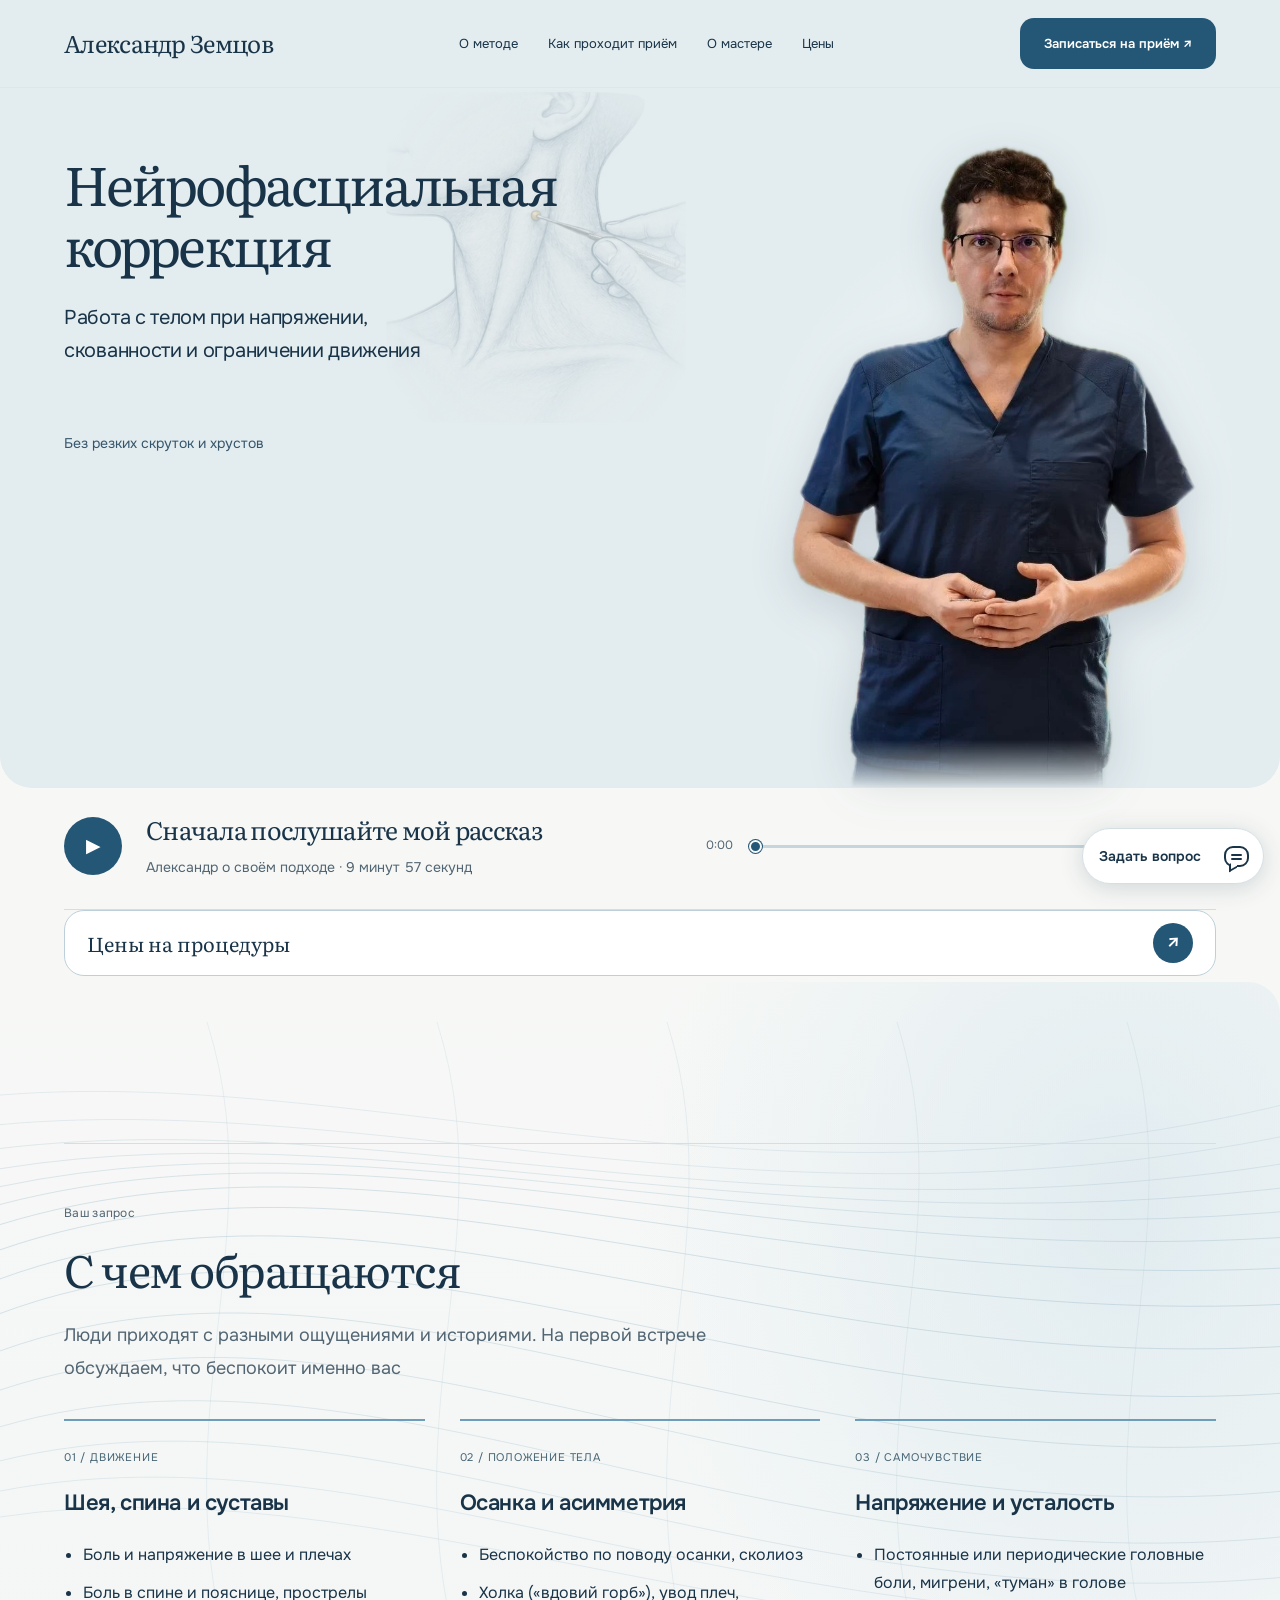
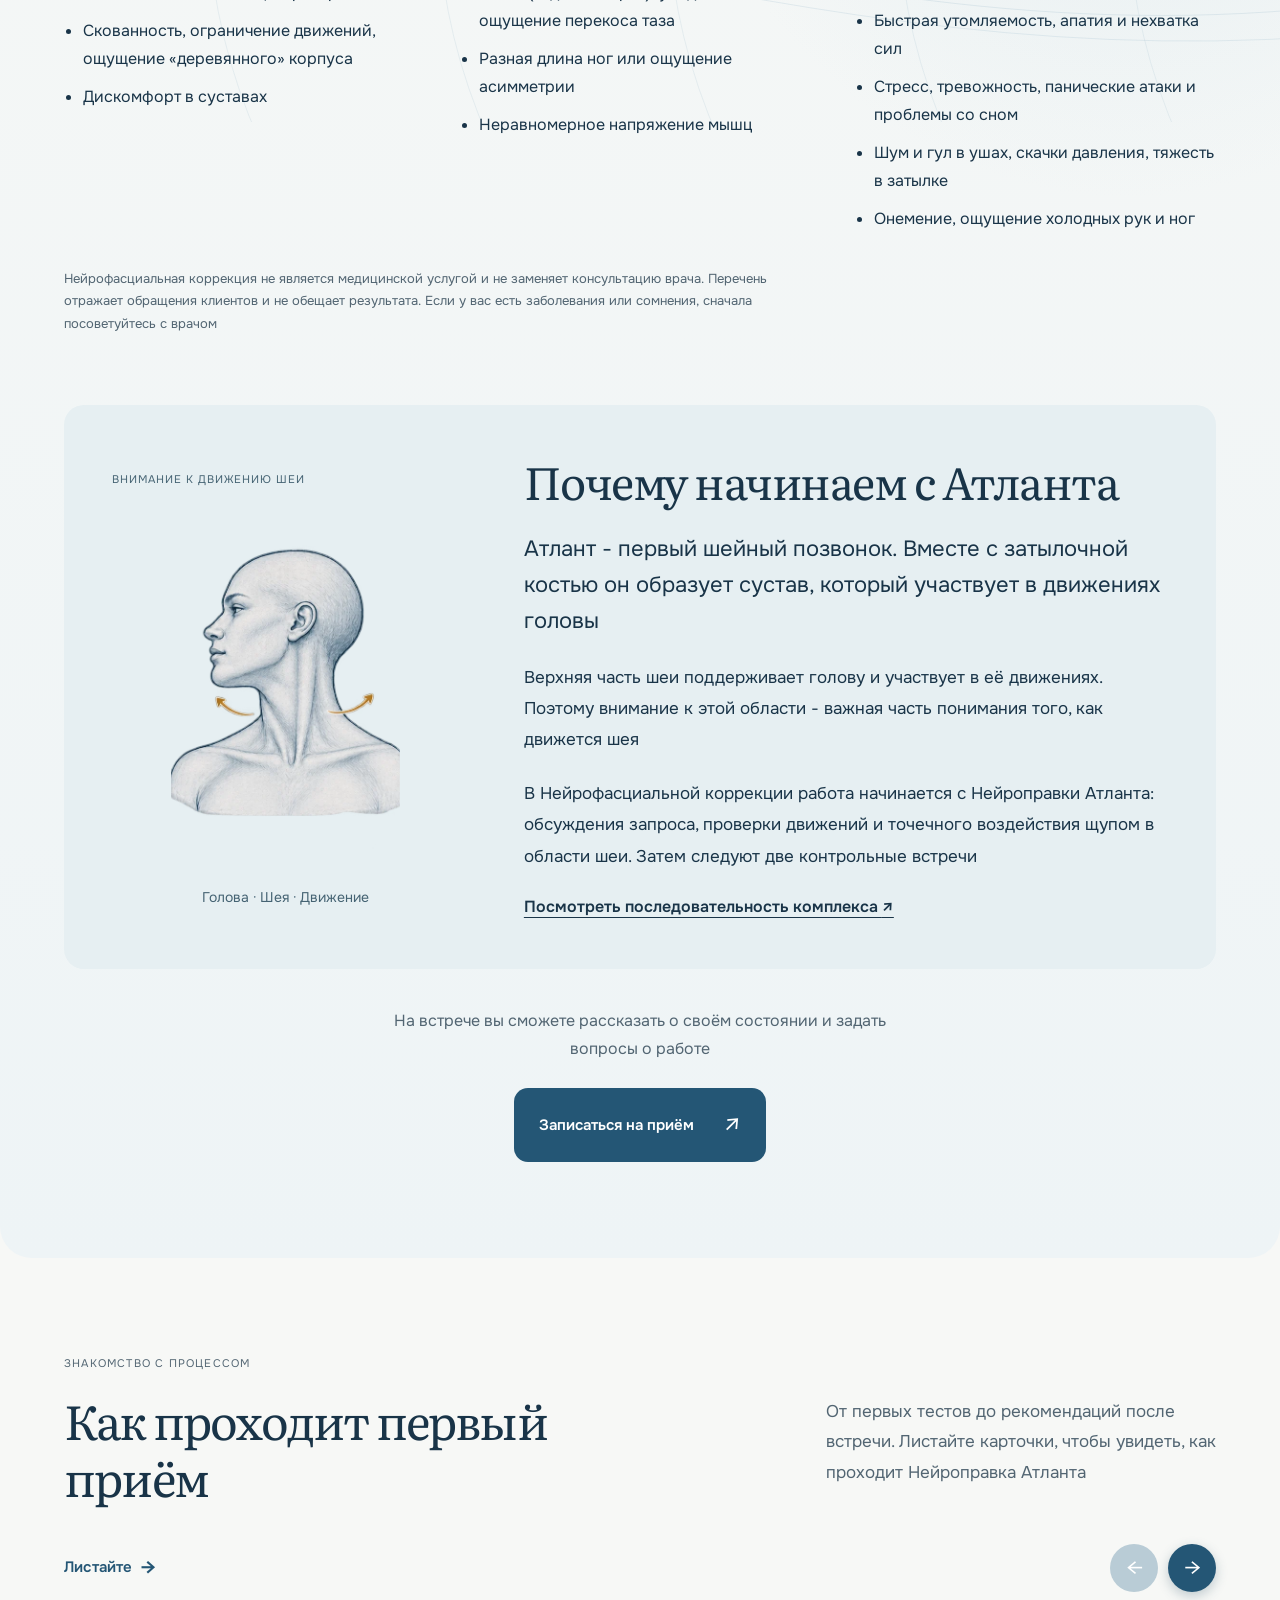
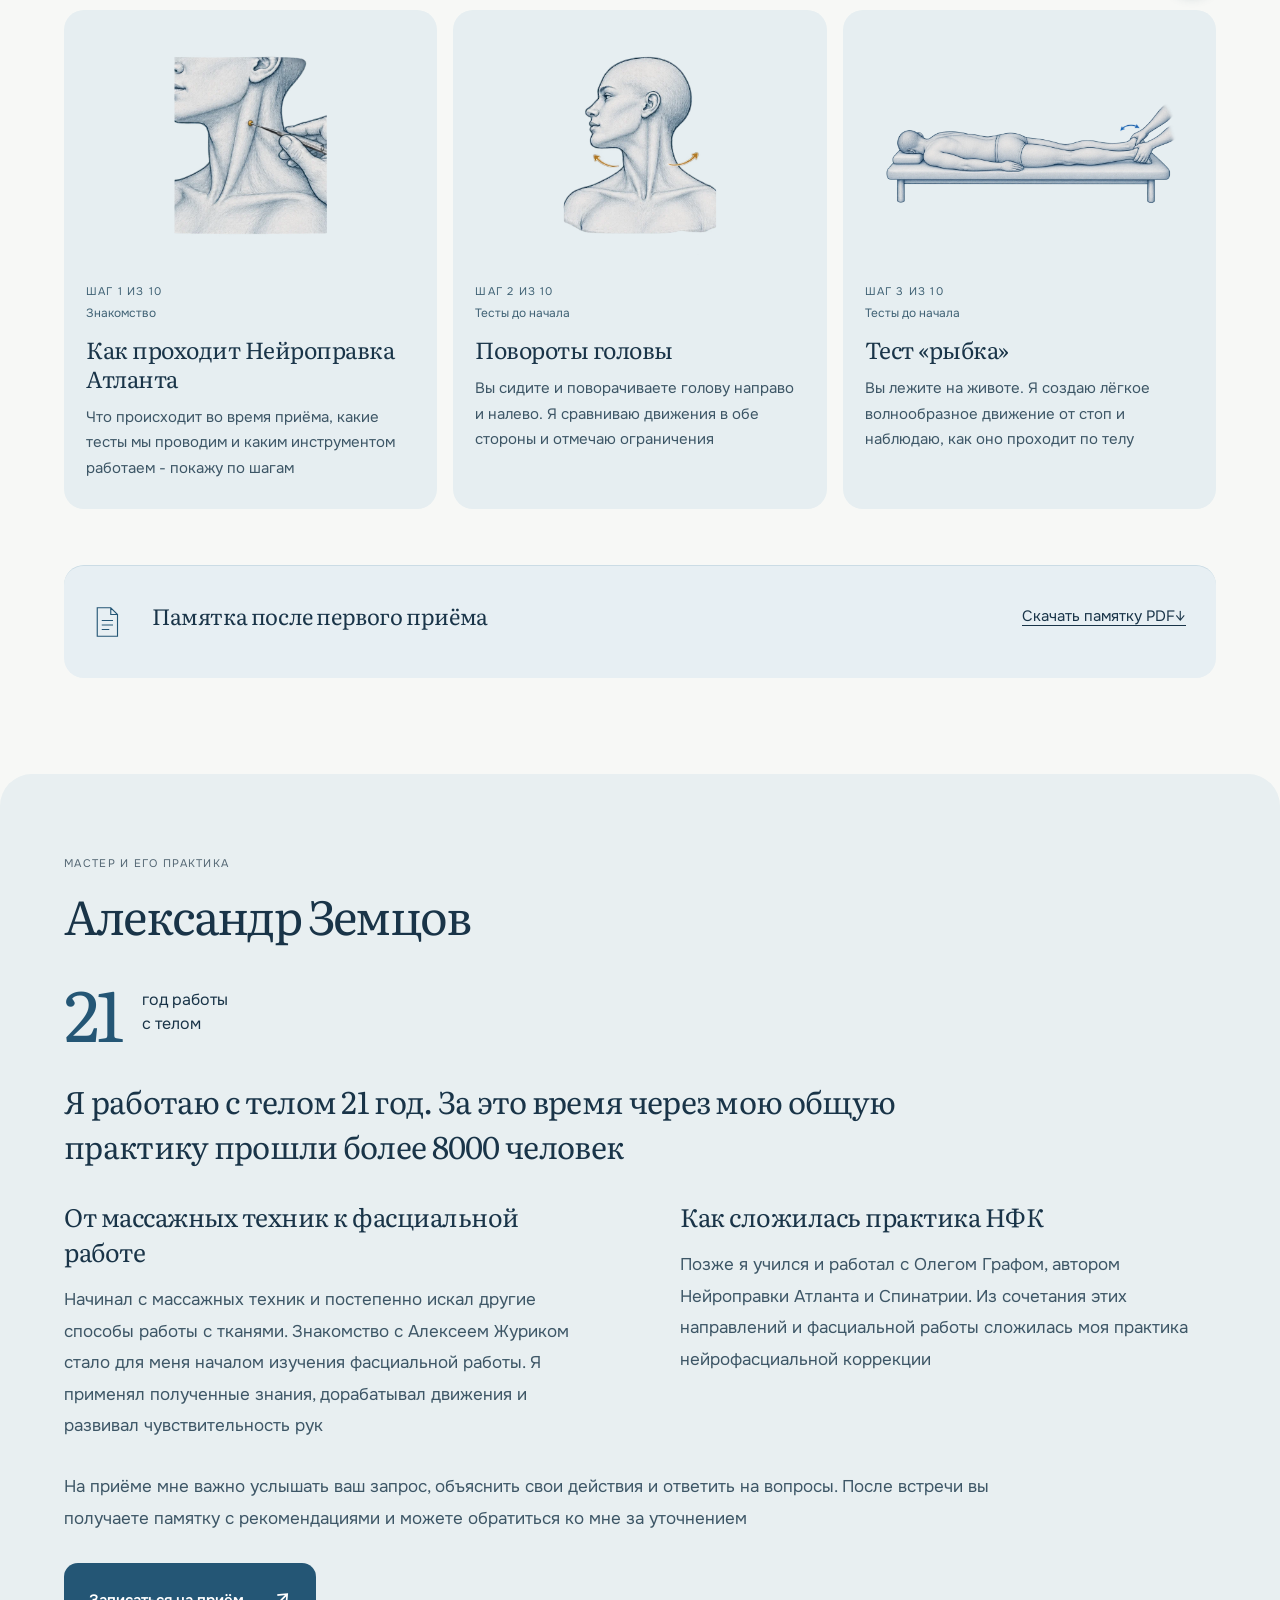
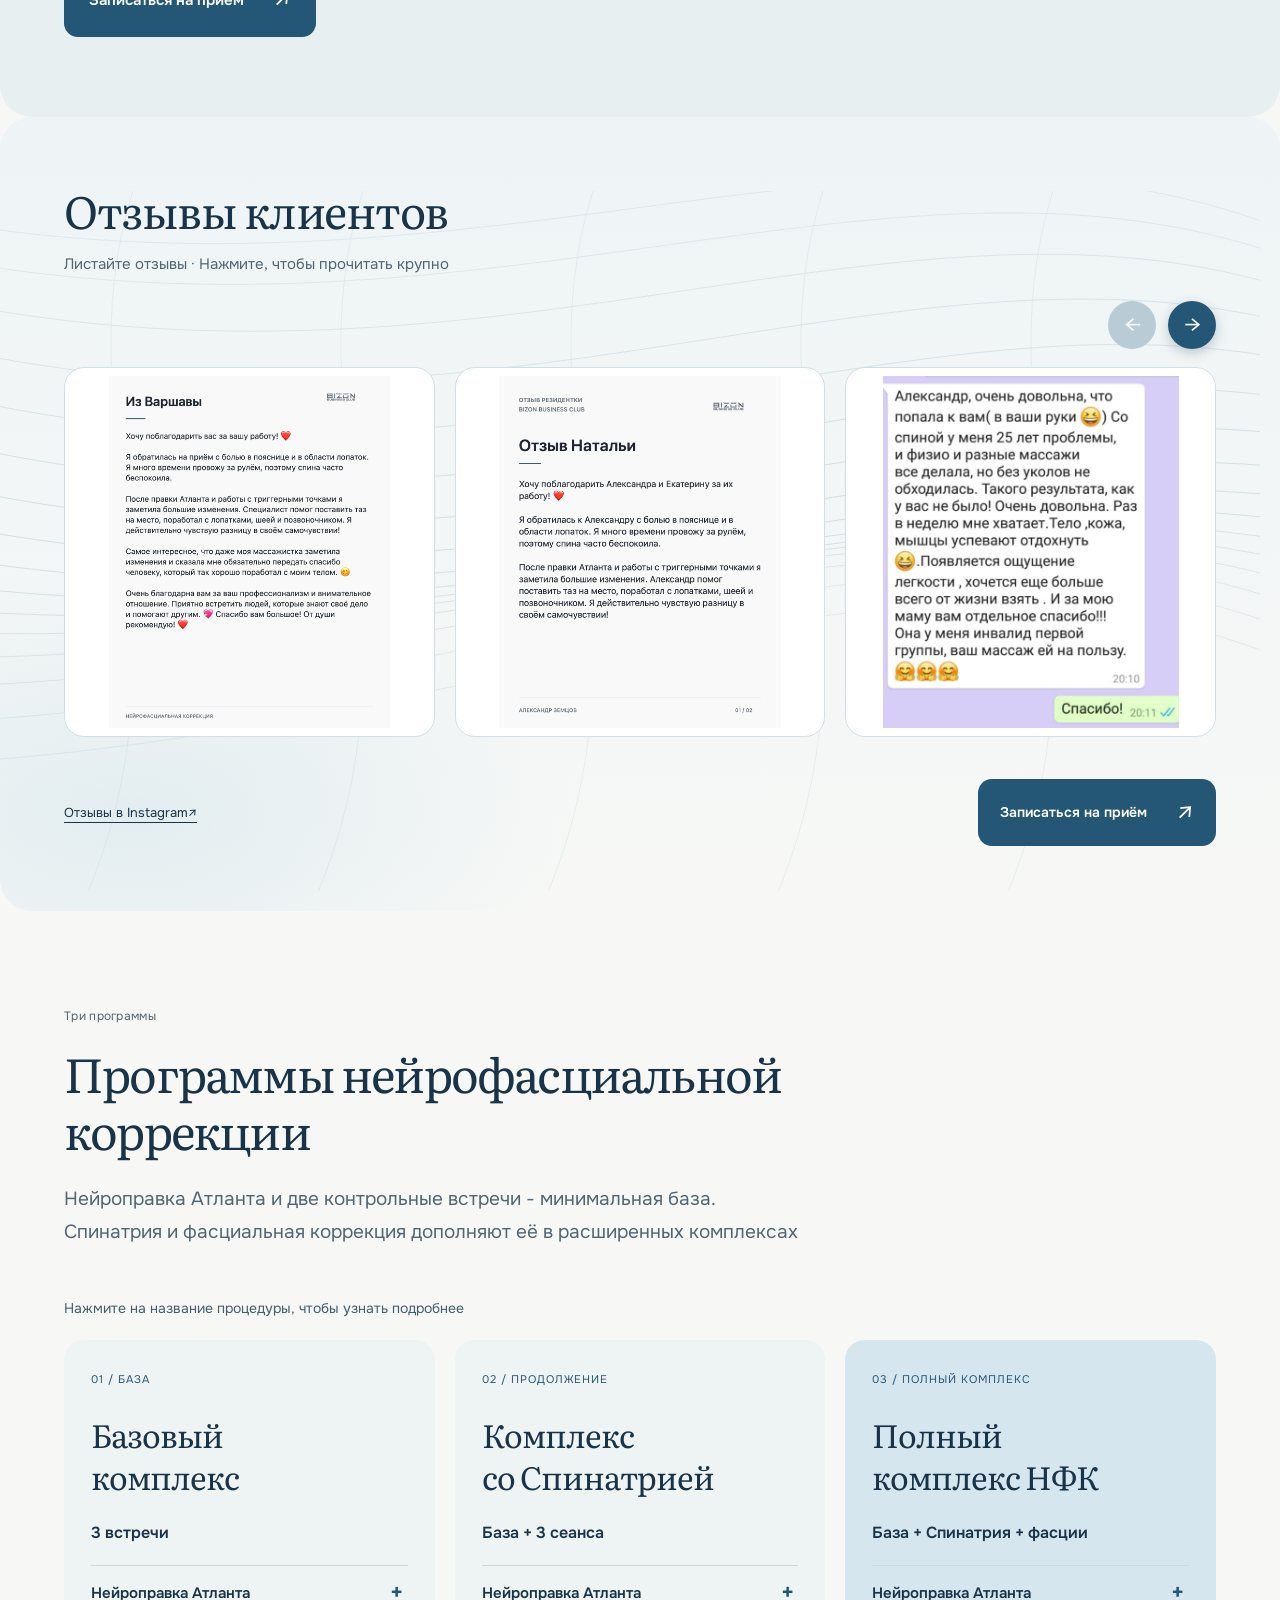
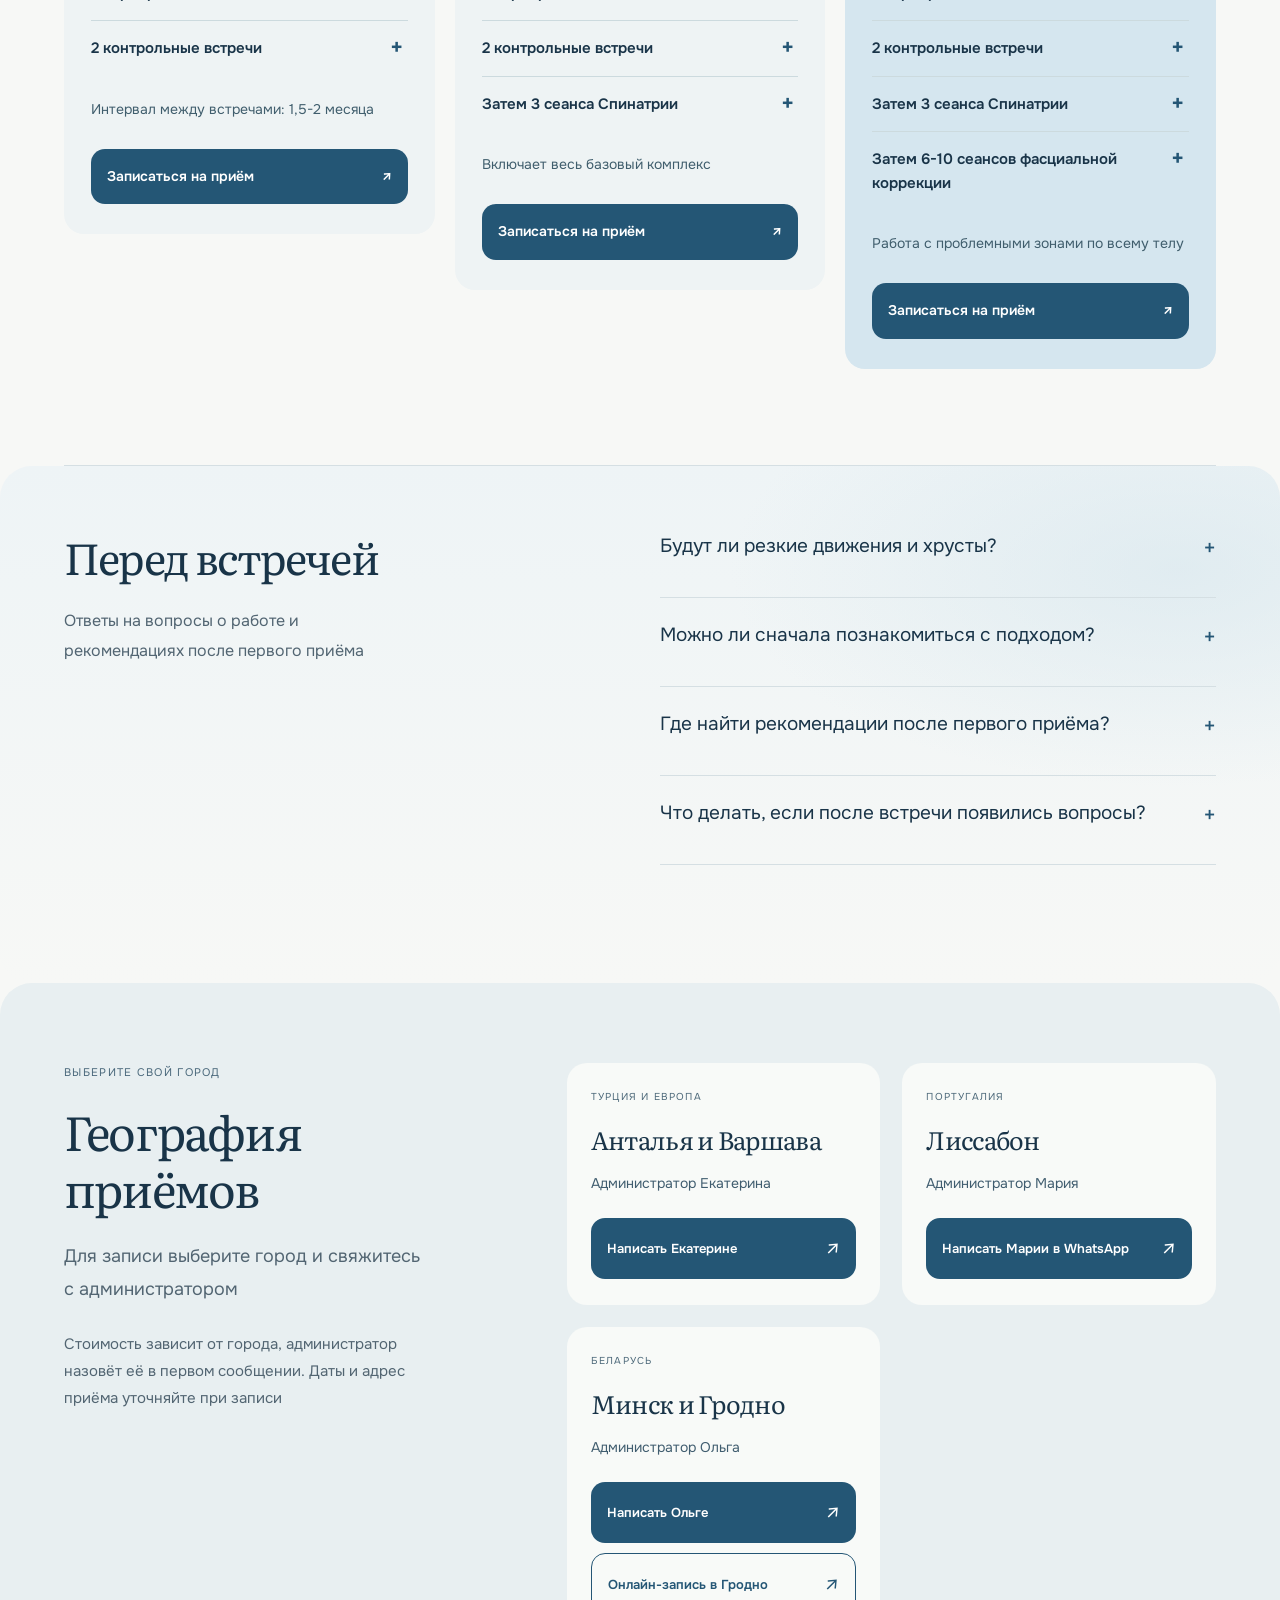
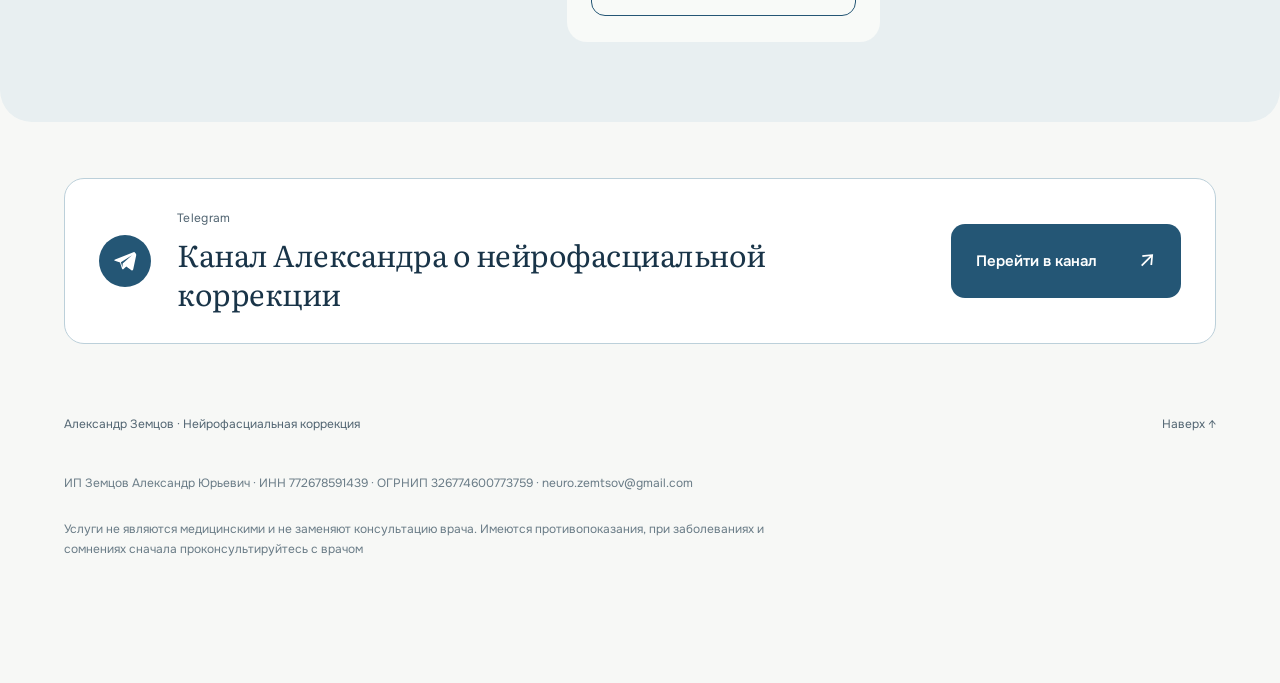
==== index.html @ 3901617b "Подвал: реквизиты ИП (ФИО, ИНН, ОГРНИП, e-mail) Co-Authored-By: Claude Sonnet 5.5 <noreply@anthropic" ====
<!doctype html><html lang="ru"><head><meta charset="utf-8"><meta name="viewport" content="width=device-width,initial-scale=1"><title>Нейрофасциальная коррекция - Александр Земцов, запись на приём</title><meta name="description" content="Нейрофасциальная коррекция у Александра Земцова: Нейроправка Атланта, Спинатрия и фасциальная коррекция. Как проходит приём, программы, цены и запись"><meta name="robots" content="index, follow, max-snippet:-1, max-image-preview:large"><link rel="icon" href="favicon.ico" sizes="any"><link rel="icon" type="image/png" sizes="32x32" href="assets/favicon-32.png"><link rel="icon" type="image/png" sizes="192x192" href="assets/icon-192.png"><link rel="apple-touch-icon" href="assets/apple-touch-icon.png"><link rel="canonical" href="https://nfc.metod-zemtsova.ru/"><meta name="theme-color" content="#e3ecef"><meta property="og:type" content="website"><meta property="og:locale" content="ru_RU"><meta property="og:site_name" content="Александр Земцов"><meta property="og:url" content="https://nfc.metod-zemtsova.ru/"><meta property="og:title" content="Нейрофасциальная коррекция - Александр Земцов"><meta property="og:description" content="Работа с телом при напряжении, скованности и ограничении движения. Послушайте рассказ Александра, узнайте, как проходит приём, и запишитесь в своём городе"><meta property="og:image" content="https://nfc.metod-zemtsova.com/assets/og-image.jpg"><meta property="og:image:width" content="1200"><meta property="og:image:height" content="630"><meta property="og:image:alt" content="Александр Земцов, нейрофасциальная коррекция"><meta name="twitter:card" content="summary_large_image"><meta name="twitter:title" content="Нейрофасциальная коррекция - Александр Земцов"><meta name="twitter:description" content="Работа с телом при напряжении, скованности и ограничении движения"><meta name="twitter:image" content="https://nfc.metod-zemtsova.com/assets/og-image.jpg"><link rel="preload" as="image" href="assets/photo/aleksandr-cutout-3.webp" type="image/webp" fetchpriority="high"><link rel="preload" as="font" type="font/woff2" href="assets/fonts/literata-regular.woff2" crossorigin><link rel="stylesheet" href="premium.css"><!-- Yandex.Metrika counter -->
<script>
(function(m,e,t,r,i,k,a){m[i]=m[i]||function(){(m[i].a=m[i].a||[]).push(arguments)};m[i].l=1*new Date();for(var j=0;j<document.scripts.length;j++){if(document.scripts[j].src===r){return}}k=e.createElement(t),a=e.getElementsByTagName(t)[0],k.async=1,k.src=r,a.parentNode.insertBefore(k,a)})(window,document,'script','https://mc.yandex.ru/metrika/tag.js?id=113838513','ym');
ym(113838513,'init',{ssr:true,clickmap:true,ecommerce:'dataLayer',referrer:document.referrer,url:location.href,accurateTrackBounce:true,trackLinks:true});
</script>
<noscript><div><img src="https://mc.yandex.ru/watch/113838513" style="position:absolute;left:-9999px" alt=""></div></noscript>
<!-- /Yandex.Metrika counter -->
<script type="application/ld+json">[{"@context": "https://schema.org", "@type": "WebSite", "name": "Нейрофасциальная коррекция - Александр Земцов", "url": "https://nfc.metod-zemtsova.ru/", "inLanguage": "ru"}, {"@context": "https://schema.org", "@type": "Person", "name": "Александр Земцов", "url": "https://nfc.metod-zemtsova.ru/", "image": "https://nfc.metod-zemtsova.ru/assets/og-image.jpg", "description": "Нейрофасциальная коррекция: Нейроправка Атланта, Спинатрия, фасциальная коррекция", "knowsAbout": ["нейрофасциальная коррекция", "нейроправка Атланта", "Спинатрия", "фасциальная коррекция"], "sameAs": ["https://metod-zemtsova.ru/"]}]</script>
<link rel="stylesheet" href="assets/question-form.css?v=20261114">
</head><body><header id="top"><a class="brand" href="#top"><span>Александр Земцов</span></a><nav><a href="#nfk">О методе</a><a href="#visit">Как проходит приём</a><a href="#master">О мастере</a><a href="prices.html">Цены</a></nav><a class="top-book" href="#booking">Записаться на приём ↗</a></header><main><section class="hero" aria-labelledby="hero-heading"><figure class="hero-photo"><picture><source type="image/webp" srcset="assets/photo/aleksandr-cutout-3.webp"><img src="assets/photo/aleksandr-cutout-3.png" width="660" height="970" fetchpriority="high" decoding="async" alt="Александр Земцов"></picture><script>(function(){var i=document.querySelector(".hero-photo img");if(!i)return;var n=0;i.addEventListener("error",function(){n++;var s=i.parentNode.querySelector("source");if(n<3&&s){s.srcset="assets/photo/aleksandr-cutout-3.webp?r="+Date.now()}else{if(s)s.remove();if(n<5)i.src="assets/photo/aleksandr-cutout-3.png?r="+Date.now()}})})()</script></figure><div class="hero-content"><h1 id="hero-heading"><span>Нейрофасциальная</span> <span>коррекция</span></h1><p class="intro">Работа с телом при напряжении,<br class="desktop-break"> скованности и ограничении движения</p><div class="hero-action-area"><div><p class="details">Без резких скруток и хрустов</p></div><div class="hero-action-art"><div class="process-art art-probe" role="img" aria-label="Схематическое изображение точечной работы тонким щупом"></div></div></div></div></section>

<section class="audio" id="audio"><button type="button" class="play" aria-label="Слушать аудио" id="play">▶</button><div><h2 class="audio-title">Сначала послушайте мой рассказ</h2><p class="audio-desc">Александр о своём подходе · 9 минут 57 секунд</p><div class="audio-row"><span id="current">0:00</span><input id="seek" aria-label="Позиция аудио" type="range" min="0" max="597" value="0"><span>9:57</span></div></div><p class="audio-status" id="audio-status" role="status" hidden></p><audio id="recording" preload="none" src="assets/audio/alexandr-nfk.mp3"></audio></section>
<div class="prices-strip"><a href="prices.html"><span>Цены на процедуры</span><b aria-hidden="true">↗</b></a></div><section class="nfk-section" id="nfk" aria-label="О подходе">
  
  <section class="requests-expanded" aria-labelledby="requests-heading"><div class="requests-heading"><p class="eyebrow">Ваш запрос</p><h2 id="requests-heading">С чем обращаются</h2><p>Люди приходят с разными ощущениями и историями. На первой встрече обсуждаем, что беспокоит именно вас</p></div><div class="request-groups">
<article><span>01 / ДВИЖЕНИЕ</span><h3>Шея, спина и суставы</h3><ul><li>Боль и напряжение в шее и плечах</li><li>Боль в спине и пояснице, прострелы</li><li>Скованность, ограничение движений, ощущение «деревянного» корпуса</li><li>Дискомфорт в суставах</li></ul></article>
<article><span>02 / ПОЛОЖЕНИЕ ТЕЛА</span><h3>Осанка и асимметрия</h3><ul><li>Беспокойство по поводу осанки, сколиоз</li><li>Холка («вдовий горб»), увод плеч, ощущение перекоса таза</li><li>Разная длина ног или ощущение асимметрии</li><li>Неравномерное напряжение мышц</li></ul></article>
<article><span>03 / САМОЧУВСТВИЕ</span><h3>Напряжение и усталость</h3><ul><li>Постоянные или периодические головные боли, мигрени, «туман» в голове</li><li>Быстрая утомляемость, апатия и нехватка сил</li><li>Стресс, тревожность, панические атаки и проблемы со сном</li><li>Шум и гул в ушах, скачки давления, тяжесть в затылке</li><li>Онемение, ощущение холодных рук и ног</li></ul></article></div><p class="medical-note">Нейрофасциальная коррекция не является медицинской услугой и не заменяет консультацию врача. Перечень отражает обращения клиентов и не обещает результата. Если у вас есть заболевания или сомнения, сначала посоветуйтесь с врачом</p></section>
<section class="atlas-section" id="atlas" aria-labelledby="atlas-heading"><div class="atlas-visual"><span class="atlas-label">ВНИМАНИЕ К ДВИЖЕНИЮ ШЕИ</span><div class="process-art art-0" role="img" aria-label="Иллюстрация проверки движения головы"></div><p>Голова · Шея · Движение</p></div><div class="atlas-copy"><h2 id="atlas-heading">Почему начинаем с Атланта</h2><p class="atlas-lead">Атлант - первый шейный позвонок. Вместе с затылочной костью он образует сустав, который участвует в движениях головы</p><p>Верхняя часть шеи поддерживает голову и участвует в её движениях. Поэтому внимание к этой области - важная часть понимания того, как движется шея</p><p>В Нейрофасциальной коррекции работа начинается с Нейроправки Атланта: обсуждения запроса, проверки движений и точечного воздействия щупом в области шеи. Затем следуют две контрольные встречи</p><a class="atlas-route-link" href="#complex">Посмотреть последовательность комплекса <span aria-hidden="true">↗</span></a></div></section>
  <div class="nfk-close"><p>На встрече вы сможете рассказать о своём состоянии и задать вопросы о работе</p><a class="primary" href="#booking">Записаться на приём <span aria-hidden="true">↗</span></a></div>
</section>
<section class="visit-section" id="visit" aria-labelledby="visit-heading">
 <div class="visit-grid">
  <div class="visit-intro">
   <p class="eyebrow">Знакомство с процессом</p><h2 class="visit-heading" id="visit-heading">Как проходит<br> первый приём</h2>
   <p class="visit-lead">От первых тестов до рекомендаций после встречи. Листайте карточки, чтобы увидеть, как проходит Нейроправка Атланта</p>
   <a class="primary" href="#booking">Записаться на приём <span aria-hidden="true">↗</span></a>

  </div>
  <ol class="visit-steps">
<li class="visit-step" data-stage="Знакомство" data-visual="art-1"><h3>Как проходит Нейроправка Атланта</h3><p>Что происходит во время приёма, какие тесты мы проводим и каким инструментом работаем - покажу по шагам</p></li>
<li class="visit-step" data-stage="Тесты до начала" data-visual="art-0"><h3>Повороты головы</h3><p>Вы сидите и поворачиваете голову направо и налево. Я сравниваю движения в обе стороны и отмечаю ограничения</p></li>
<li class="visit-step" data-stage="Тесты до начала" data-visual="art-test-fish"><h3>Тест «рыбка»</h3><p>Вы лежите на животе. Я создаю лёгкое волнообразное движение от стоп и наблюдаю, как оно проходит по телу</p></li>
<li class="visit-step" data-stage="Тесты до начала" data-visual="art-test-knee"><h3>Сгибание ног</h3><p>Вы лежите на животе. Я сгибаю ноги в коленях и сравниваю движение с обеих сторон</p></li>
<li class="visit-step" data-stage="Тесты до начала" data-visual="art-test-feet"><h3>Сравнение положения стоп</h3><p>Вы лежите лицом вниз. Я мягко вытягиваю ноги за пятки и сравниваю положение стоп. К этому тесту возвращаемся после работы</p></li>
<li class="visit-step" data-stage="Первый этап · Нейросброс" data-visual="art-1"><h3>Точечная работа щупом</h3><p>Специальным щупом я делаю короткие точечные нажатия в области шеи. Во время работы вы можете говорить о своих ощущениях</p></li>
<li class="visit-step" data-stage="Второй этап" data-visual="art-2"><h3>Фасциальная коррекция</h3><p>Далее работаем с тканями: использую вакуумную банку и ручные фасциальные приёмы в области шеи и затылка</p></li>
<li class="visit-step" data-stage="Третий этап · Закрепление" data-visual="art-seated-probe"><h3>Повторная стимуляция сидя</h3><p>Вы садитесь. Я повторяю точечную работу в активном положении, затем мы снова проверяем повороты головы и обсуждаем ощущения</p></li>
<li class="visit-step" data-stage="Завершение" data-visual="art-3"><h3>Финальные тесты</h3><p>Повторяем «рыбку», сгибание ног и сравнение положения стоп. Сопоставляем движения до и после встречи</p></li>
<li class="visit-step" data-stage="После встречи" data-visual="art-3"><h3>Наблюдаем изменения</h3><p>Обсуждаем ваши ощущения и изменения в движениях. Вы получаете памятку с рекомендациями и план дальнейших встреч</p></li>
</ol>
 </div>
   <aside class="visit-aftercare" aria-labelledby="visit-aftercare-heading">
    <svg viewBox="0 0 34 40" aria-hidden="true" fill="none"><path d="M4 1H22L31 10V39H4Z M22 1V10H31 M10 18H25 M10 24H25 M10 30H20" stroke="currentColor" stroke-width="1.5"/></svg>
    <h3 id="visit-aftercare-heading">Памятка после первого приёма</h3>
    <a href="assets/documents/Памятка-после-первого-приёма-28-дней.pdf" download>Скачать памятку PDF <span aria-hidden="true">↓</span></a>
   </aside>
</section>

<section class="master-section" id="master" aria-labelledby="master-heading">
  <div class="master-title"><p class="eyebrow">Мастер и его практика</p><h2 class="master-heading" id="master-heading">Александр&nbsp;Земцов</h2></div>
  <div class="master-grid">
    <div class="master-signature"><span>21</span><p>год работы<br> с телом</p><span class="signature-name">Александр Земцов</span></div>
    <div class="master-story">
      <p class="master-lead">Я работаю с телом 21 год. За это время через мою общую практику прошли более 8000&nbsp;человек</p>
      <div class="master-chapter"><h3>От массажных техник к фасциальной работе</h3><p>Начинал с массажных техник и постепенно искал другие способы работы с тканями. Знакомство с Алексеем Журиком стало для меня началом изучения фасциальной работы. Я применял полученные знания, дорабатывал движения и развивал чувствительность&nbsp;рук</p></div>
      <div class="master-chapter"><h3>Как сложилась практика НФК</h3><p>Позже я учился и работал с Олегом Графом, автором Нейроправки Атланта и Спинатрии. Из сочетания этих направлений и фасциальной работы сложилась моя практика нейрофасциальной&nbsp;коррекции</p></div>
      <p class="master-personal">На приёме мне важно услышать ваш запрос, объяснить свои действия и ответить на вопросы. После встречи вы получаете памятку с рекомендациями и можете обратиться ко мне за&nbsp;уточнением</p>
      <a class="primary" href="#booking">Записаться на приём <span aria-hidden="true">↗</span></a>
    </div>
  </div>
</section>
<section class="reviews-section" id="reviews" aria-labelledby="reviews-heading">
 <div class="reviews-head"><h2 id="reviews-heading">Отзывы клиентов</h2><p>Листайте отзывы · Нажмите, чтобы прочитать крупно</p></div>
<div class="review-controls"><button type="button" id="reviews-prev" aria-label="Предыдущие отзывы">←</button><button type="button" id="reviews-next" aria-label="Следующие отзывы">→</button></div><div class="reviews-track" id="reviews-track" tabindex="0" role="region" aria-label="Скриншоты отзывов, листайте вбок"><figure class="review-card review-original"><a class="review-open" href="assets/reviews-originals/review-27.png" aria-label="Открыть скриншот отзыва 27 крупно"><img src="assets/reviews-originals/review-27.png" loading="lazy" decoding="async" alt="Оригинальный скриншот отзыва клиента 27"></a><figcaption><span>Отзыв 27</span><a class="review-open" href="assets/reviews-originals/review-27.png">Открыть крупно ↗</a></figcaption></figure><figure class="review-card review-original"><a class="review-open" href="assets/reviews-originals/review-28.png" aria-label="Открыть скриншот отзыва 28 крупно"><img src="assets/reviews-originals/review-28.png" loading="lazy" decoding="async" alt="Оригинальный скриншот отзыва клиента 28"></a><figcaption><span>Отзыв 28</span><a class="review-open" href="assets/reviews-originals/review-28.png">Открыть крупно ↗</a></figcaption></figure><figure class="review-card review-original"><a class="review-open" href="assets/reviews-originals/review-01.jpg" aria-label="Открыть скриншот отзыва 1 крупно"><img src="assets/reviews-originals/review-01.jpg" loading="lazy" decoding="async" alt="Оригинальный скриншот отзыва клиента 1"></a><figcaption><span>Отзыв 01</span><a class="review-open" href="assets/reviews-originals/review-01.jpg">Открыть крупно ↗</a></figcaption></figure><figure class="review-card review-original"><a class="review-open" href="assets/reviews-originals/review-02.jpg" aria-label="Открыть скриншот отзыва 2 крупно"><img src="assets/reviews-originals/review-02.jpg" loading="lazy" decoding="async" alt="Оригинальный скриншот отзыва клиента 2"></a><figcaption><span>Отзыв 02</span><a class="review-open" href="assets/reviews-originals/review-02.jpg">Открыть крупно ↗</a></figcaption></figure><figure class="review-card review-original"><a class="review-open" href="assets/reviews-originals/review-03.png" aria-label="Открыть скриншот отзыва 3 крупно"><img src="assets/reviews-originals/review-03.png" loading="lazy" decoding="async" alt="Оригинальный скриншот отзыва клиента 3"></a><figcaption><span>Отзыв 03</span><a class="review-open" href="assets/reviews-originals/review-03.png">Открыть крупно ↗</a></figcaption></figure><figure class="review-card review-original"><a class="review-open" href="assets/reviews-originals/review-04.png" aria-label="Открыть скриншот отзыва 4 крупно"><img src="assets/reviews-originals/review-04.png" loading="lazy" decoding="async" alt="Оригинальный скриншот отзыва клиента 4"></a><figcaption><span>Отзыв 04</span><a class="review-open" href="assets/reviews-originals/review-04.png">Открыть крупно ↗</a></figcaption></figure><figure class="review-card review-original"><a class="review-open" href="assets/reviews-originals/review-05.jpg" aria-label="Открыть скриншот отзыва 5 крупно"><img src="assets/reviews-originals/review-05.jpg" loading="lazy" decoding="async" alt="Оригинальный скриншот отзыва клиента 5"></a><figcaption><span>Отзыв 05</span><a class="review-open" href="assets/reviews-originals/review-05.jpg">Открыть крупно ↗</a></figcaption></figure><figure class="review-card review-original"><a class="review-open" href="assets/reviews-originals/review-06.png" aria-label="Открыть скриншот отзыва 6 крупно"><img src="assets/reviews-originals/review-06.png" loading="lazy" decoding="async" alt="Оригинальный скриншот отзыва клиента 6"></a><figcaption><span>Отзыв 06</span><a class="review-open" href="assets/reviews-originals/review-06.png">Открыть крупно ↗</a></figcaption></figure><figure class="review-card review-original"><a class="review-open" href="assets/reviews-originals/review-07.jpg" aria-label="Открыть скриншот отзыва 7 крупно"><img src="assets/reviews-originals/review-07.jpg" loading="lazy" decoding="async" alt="Оригинальный скриншот отзыва клиента 7"></a><figcaption><span>Отзыв 07</span><a class="review-open" href="assets/reviews-originals/review-07.jpg">Открыть крупно ↗</a></figcaption></figure><figure class="review-card review-original"><a class="review-open" href="assets/reviews-originals/review-08.jpg" aria-label="Открыть скриншот отзыва 8 крупно"><img src="assets/reviews-originals/review-08.jpg" loading="lazy" decoding="async" alt="Оригинальный скриншот отзыва клиента 8"></a><figcaption><span>Отзыв 08</span><a class="review-open" href="assets/reviews-originals/review-08.jpg">Открыть крупно ↗</a></figcaption></figure><figure class="review-card review-original"><a class="review-open" href="assets/reviews-originals/review-09.jpg" aria-label="Открыть скриншот отзыва 9 крупно"><img src="assets/reviews-originals/review-09.jpg" loading="lazy" decoding="async" alt="Оригинальный скриншот отзыва клиента 9"></a><figcaption><span>Отзыв 09</span><a class="review-open" href="assets/reviews-originals/review-09.jpg">Открыть крупно ↗</a></figcaption></figure><figure class="review-card review-original"><a class="review-open" href="assets/reviews-originals/review-10.jpg" aria-label="Открыть скриншот отзыва 10 крупно"><img src="assets/reviews-originals/review-10.jpg" loading="lazy" decoding="async" alt="Оригинальный скриншот отзыва клиента 10"></a><figcaption><span>Отзыв 10</span><a class="review-open" href="assets/reviews-originals/review-10.jpg">Открыть крупно ↗</a></figcaption></figure><figure class="review-card review-original"><a class="review-open" href="assets/reviews-originals/review-11.png" aria-label="Открыть скриншот отзыва 11 крупно"><img src="assets/reviews-originals/review-11.png" loading="lazy" decoding="async" alt="Оригинальный скриншот отзыва клиента 11"></a><figcaption><span>Отзыв 11</span><a class="review-open" href="assets/reviews-originals/review-11.png">Открыть крупно ↗</a></figcaption></figure><figure class="review-card review-original"><a class="review-open" href="assets/reviews-originals/review-12.png" aria-label="Открыть скриншот отзыва 12 крупно"><img src="assets/reviews-originals/review-12.png" loading="lazy" decoding="async" alt="Оригинальный скриншот отзыва клиента 12"></a><figcaption><span>Отзыв 12</span><a class="review-open" href="assets/reviews-originals/review-12.png">Открыть крупно ↗</a></figcaption></figure><figure class="review-card review-original"><a class="review-open" href="assets/reviews-originals/review-13.png" aria-label="Открыть скриншот отзыва 13 крупно"><img src="assets/reviews-originals/review-13.png" loading="lazy" decoding="async" alt="Оригинальный скриншот отзыва клиента 13"></a><figcaption><span>Отзыв 13</span><a class="review-open" href="assets/reviews-originals/review-13.png">Открыть крупно ↗</a></figcaption></figure><figure class="review-card review-original"><a class="review-open" href="assets/reviews-originals/review-14.png" aria-label="Открыть скриншот отзыва 14 крупно"><img src="assets/reviews-originals/review-14.png" loading="lazy" decoding="async" alt="Оригинальный скриншот отзыва клиента 14"></a><figcaption><span>Отзыв 14</span><a class="review-open" href="assets/reviews-originals/review-14.png">Открыть крупно ↗</a></figcaption></figure><figure class="review-card review-original"><a class="review-open" href="assets/reviews-originals/review-15.png" aria-label="Открыть скриншот отзыва 15 крупно"><img src="assets/reviews-originals/review-15.png" loading="lazy" decoding="async" alt="Оригинальный скриншот отзыва клиента 15"></a><figcaption><span>Отзыв 15</span><a class="review-open" href="assets/reviews-originals/review-15.png">Открыть крупно ↗</a></figcaption></figure><figure class="review-card review-original"><a class="review-open" href="assets/reviews-originals/review-16.png" aria-label="Открыть скриншот отзыва 16 крупно"><img src="assets/reviews-originals/review-16.png" loading="lazy" decoding="async" alt="Оригинальный скриншот отзыва клиента 16"></a><figcaption><span>Отзыв 16</span><a class="review-open" href="assets/reviews-originals/review-16.png">Открыть крупно ↗</a></figcaption></figure><figure class="review-card review-original"><a class="review-open" href="assets/reviews-originals/review-17.png" aria-label="Открыть скриншот отзыва 17 крупно"><img src="assets/reviews-originals/review-17.png" loading="lazy" decoding="async" alt="Оригинальный скриншот отзыва клиента 17"></a><figcaption><span>Отзыв 17</span><a class="review-open" href="assets/reviews-originals/review-17.png">Открыть крупно ↗</a></figcaption></figure><figure class="review-card review-original"><a class="review-open" href="assets/reviews-originals/review-18.png" aria-label="Открыть скриншот отзыва 18 крупно"><img src="assets/reviews-originals/review-18.png" loading="lazy" decoding="async" alt="Оригинальный скриншот отзыва клиента 18"></a><figcaption><span>Отзыв 18</span><a class="review-open" href="assets/reviews-originals/review-18.png">Открыть крупно ↗</a></figcaption></figure><figure class="review-card review-original"><a class="review-open" href="assets/reviews-originals/review-19.png" aria-label="Открыть скриншот отзыва 19 крупно"><img src="assets/reviews-originals/review-19.png" loading="lazy" decoding="async" alt="Оригинальный скриншот отзыва клиента 19"></a><figcaption><span>Отзыв 19</span><a class="review-open" href="assets/reviews-originals/review-19.png">Открыть крупно ↗</a></figcaption></figure><figure class="review-card review-original"><a class="review-open" href="assets/reviews-originals/review-20.png" aria-label="Открыть скриншот отзыва 20 крупно"><img src="assets/reviews-originals/review-20.png" loading="lazy" decoding="async" alt="Оригинальный скриншот отзыва клиента 20"></a><figcaption><span>Отзыв 20</span><a class="review-open" href="assets/reviews-originals/review-20.png">Открыть крупно ↗</a></figcaption></figure><figure class="review-card review-original"><a class="review-open" href="assets/reviews-originals/review-21.png" aria-label="Открыть скриншот отзыва 21 крупно"><img src="assets/reviews-originals/review-21.png" loading="lazy" decoding="async" alt="Оригинальный скриншот отзыва клиента 21"></a><figcaption><span>Отзыв 21</span><a class="review-open" href="assets/reviews-originals/review-21.png">Открыть крупно ↗</a></figcaption></figure><figure class="review-card review-original"><a class="review-open" href="assets/reviews-originals/review-22.png" aria-label="Открыть скриншот отзыва 22 крупно"><img src="assets/reviews-originals/review-22.png" loading="lazy" decoding="async" alt="Оригинальный скриншот отзыва клиента 22"></a><figcaption><span>Отзыв 22</span><a class="review-open" href="assets/reviews-originals/review-22.png">Открыть крупно ↗</a></figcaption></figure><figure class="review-card review-original"><a class="review-open" href="assets/reviews-originals/review-23.png" aria-label="Открыть скриншот отзыва 23 крупно"><img src="assets/reviews-originals/review-23.png" loading="lazy" decoding="async" alt="Оригинальный скриншот отзыва клиента 23"></a><figcaption><span>Отзыв 23</span><a class="review-open" href="assets/reviews-originals/review-23.png">Открыть крупно ↗</a></figcaption></figure><figure class="review-card review-original"><a class="review-open" href="assets/reviews-originals/review-24.png" aria-label="Открыть скриншот отзыва 24 крупно"><img src="assets/reviews-originals/review-24.png" loading="lazy" decoding="async" alt="Оригинальный скриншот отзыва клиента 24"></a><figcaption><span>Отзыв 24</span><a class="review-open" href="assets/reviews-originals/review-24.png">Открыть крупно ↗</a></figcaption></figure><figure class="review-card review-original"><a class="review-open" href="assets/reviews-originals/review-25.png" aria-label="Открыть скриншот отзыва 25 крупно"><img src="assets/reviews-originals/review-25.png" loading="lazy" decoding="async" alt="Оригинальный скриншот отзыва клиента 25"></a><figcaption><span>Отзыв 25</span><a class="review-open" href="assets/reviews-originals/review-25.png">Открыть крупно ↗</a></figcaption></figure><figure class="review-card review-original"><a class="review-open" href="assets/reviews-originals/review-26.png" aria-label="Открыть скриншот отзыва 26 крупно"><img src="assets/reviews-originals/review-26.png" loading="lazy" decoding="async" alt="Оригинальный скриншот отзыва клиента 26"></a><figcaption><span>Отзыв 26</span><a class="review-open" href="assets/reviews-originals/review-26.png">Открыть крупно ↗</a></figcaption></figure></div>
 <div class="reviews-foot"><a class="reviews-source" href="https://www.instagram.com/stories/highlights/17869243018594831/">Отзывы в Instagram <span aria-hidden="true">↗</span></a><a class="primary" href="#booking">Записаться на приём <span aria-hidden="true">↗</span></a></div>
</section>
<section class="complex-section" id="complex" aria-labelledby="complex-heading">
<div class="complex-heading"><p class="eyebrow">Три программы</p><h2 id="complex-heading">Программы нейрофасциальной коррекции</h2><p>Нейроправка Атланта и две контрольные встречи - минимальная база. Спинатрия и фасциальная коррекция дополняют её в расширенных комплексах</p></div>

<p class="complex-description-hint">Нажмите на название процедуры, чтобы узнать подробнее</p><div class="complex-levels">
<article class="complex-card"><p class="complex-index">01 / БАЗА</p><h3>Базовый <br>комплекс</h3><p class="complex-count">3 встречи</p><ul><li><details class="procedure-details"><summary>Нейроправка Атланта<span class="procedure-toggle" aria-hidden="true">+</span></summary><div class="procedure-body"><p class="pd-lead">Авторская методика Олега Графа. На первой встрече проверяю движения головы и шеи и при необходимости делаю точечную работу в области шеи</p><p><b>Как проходит:</b> тесты, точечная работа щупом, работа с тканями шеи, повторные тесты и упражнение на период перестройки</p><p><b>Время:</b> около часа</p><p><b>После приёма:</b> 28 дней перестройки: без спорта, йоги, растяжки, бани, плавания и алкоголя</p><p><b>Нельзя:</b> при беременности и в первые 2 месяца после операции, инсульта или инфаркта. Процедура не медицинская и не лечит заболевания</p></div></details></li><li><details class="procedure-details"><summary>2 контрольные встречи<span class="procedure-toggle" aria-hidden="true">+</span></summary><div class="procedure-body"><p class="pd-lead">Проверяем, как прошла перестройка, и закрепляем изменения</p><p><b>Что делаю:</b> повторяю тесты, сравниваю с первой встречей, при необходимости углубляю работу и уточняю рекомендации</p><p><b>Интервал:</b> 1,5-2 месяца между встречами</p><p><b>Число встреч:</b> определяется индивидуально, по динамике</p></div></details></li></ul><p class="complex-detail">Интервал между встречами: 1,5-2 месяца</p><a href="#booking" class="complex-link">Записаться на приём <span aria-hidden="true">↗</span></a></article>
<article class="complex-card"><p class="complex-index">02 / ПРОДОЛЖЕНИЕ</p><h3>Комплекс <br>со Спинатрией</h3><p class="complex-count">База + 3 сеанса</p><ul><li><details class="procedure-details"><summary>Нейроправка Атланта<span class="procedure-toggle" aria-hidden="true">+</span></summary><div class="procedure-body"><p class="pd-lead">Авторская методика Олега Графа. На первой встрече проверяю движения головы и шеи и при необходимости делаю точечную работу в области шеи</p><p><b>Как проходит:</b> тесты, точечная работа щупом, работа с тканями шеи, повторные тесты и упражнение на период перестройки</p><p><b>Время:</b> около часа</p><p><b>После приёма:</b> 28 дней перестройки: без спорта, йоги, растяжки, бани, плавания и алкоголя</p><p><b>Нельзя:</b> при беременности и в первые 2 месяца после операции, инсульта или инфаркта. Процедура не медицинская и не лечит заболевания</p></div></details></li><li><details class="procedure-details"><summary>2 контрольные встречи<span class="procedure-toggle" aria-hidden="true">+</span></summary><div class="procedure-body"><p class="pd-lead">Проверяем, как прошла перестройка, и закрепляем изменения</p><p><b>Что делаю:</b> повторяю тесты, сравниваю с первой встречей, при необходимости углубляю работу и уточняю рекомендации</p><p><b>Интервал:</b> 1,5-2 месяца между встречами</p><p><b>Число встреч:</b> определяется индивидуально, по динамике</p></div></details></li><li><details class="procedure-details"><summary>Затем 3 сеанса Спинатрии<span class="procedure-toggle" aria-hidden="true">+</span></summary><div class="procedure-body"><p class="pd-lead">Вторая методика Олега Графа: работа с глубоким мышечным напряжением шеи, спины, плечевого пояса, поясницы и ягодиц через стимуляцию нервной системы</p><p><b>Сколько:</b> три сеанса по часу, только после курса Нейроправки</p><p><b>Нельзя:</b> Противопоказания те же, что у Нейроправки. Процедура не медицинская и не лечит заболевания</p></div></details></li></ul><p class="complex-detail">Включает весь базовый комплекс</p><a href="#booking" class="complex-link">Записаться на приём <span aria-hidden="true">↗</span></a></article>
<article class="complex-card complex-card-full"><p class="complex-index">03 / ПОЛНЫЙ КОМПЛЕКС</p><h3>Полный <br>комплекс НФК</h3><p class="complex-count">База + Спинатрия + фасции</p><ul><li><details class="procedure-details"><summary>Нейроправка Атланта<span class="procedure-toggle" aria-hidden="true">+</span></summary><div class="procedure-body"><p class="pd-lead">Авторская методика Олега Графа. На первой встрече проверяю движения головы и шеи и при необходимости делаю точечную работу в области шеи</p><p><b>Как проходит:</b> тесты, точечная работа щупом, работа с тканями шеи, повторные тесты и упражнение на период перестройки</p><p><b>Время:</b> около часа</p><p><b>После приёма:</b> 28 дней перестройки: без спорта, йоги, растяжки, бани, плавания и алкоголя</p><p><b>Нельзя:</b> при беременности и в первые 2 месяца после операции, инсульта или инфаркта. Процедура не медицинская и не лечит заболевания</p></div></details></li><li><details class="procedure-details"><summary>2 контрольные встречи<span class="procedure-toggle" aria-hidden="true">+</span></summary><div class="procedure-body"><p class="pd-lead">Проверяем, как прошла перестройка, и закрепляем изменения</p><p><b>Что делаю:</b> повторяю тесты, сравниваю с первой встречей, при необходимости углубляю работу и уточняю рекомендации</p><p><b>Интервал:</b> 1,5-2 месяца между встречами</p><p><b>Число встреч:</b> определяется индивидуально, по динамике</p></div></details></li><li><details class="procedure-details"><summary>Затем 3 сеанса Спинатрии<span class="procedure-toggle" aria-hidden="true">+</span></summary><div class="procedure-body"><p class="pd-lead">Вторая методика Олега Графа: работа с глубоким мышечным напряжением шеи, спины, плечевого пояса, поясницы и ягодиц через стимуляцию нервной системы</p><p><b>Сколько:</b> три сеанса по часу, только после курса Нейроправки</p><p><b>Нельзя:</b> Противопоказания те же, что у Нейроправки. Процедура не медицинская и не лечит заболевания</p></div></details></li><li><details class="procedure-details"><summary>Затем 6-10 сеансов фасциальной коррекции<span class="procedure-toggle" aria-hidden="true">+</span></summary><div class="procedure-body"><ul class="fascia-steps"><li><span class="fs-icon"><svg viewBox="0 0 48 48" aria-hidden="true"><circle cx="24" cy="24" r="18"/><circle cx="24" cy="24" r="13" class="soft"/><circle cx="19" cy="21" r="3.2"/><circle cx="29.5" cy="20" r="2.4"/><circle cx="25" cy="29.5" r="3.4"/></svg></span><span class="fs-text"><b>Фасция окружает мышцы, суставы и органы</b><span>Она соединяет всё со всем в теле и нигде не прерывается</span></span></li><li><span class="fs-icon"><svg viewBox="0 0 48 48" aria-hidden="true"><rect x="9" y="9" width="26" height="8" rx="4"/><rect x="15" y="20" width="26" height="8" rx="4" class="fill"/><rect x="9" y="31" width="26" height="8" rx="4"/><path d="M39 13h5m-2-2.2 2.2 2.2-2.2 2.2"/><path d="M9 24H4m2-2.2L3.8 24 6 26.2"/></svg></span><span class="fs-text"><b>Слои фасции должны скользить, чтобы каждая часть тела получала питание</b><span>Но слои могут слипаться по многим причинам: питание, стресс, травма, операция…</span></span></li><li><span class="fs-icon"><svg viewBox="0 0 24 24" aria-hidden="true"><path d="M18 11V6a2 2 0 0 0-2-2 2 2 0 0 0-2 2"/><path d="M14 10V4a2 2 0 0 0-2-2 2 2 0 0 0-2 2v2"/><path d="M10 10.5V6a2 2 0 0 0-2-2 2 2 0 0 0-2 2v8"/><path d="M18 8a2 2 0 1 1 4 0v6a8 8 0 0 1-8 8h-2c-2.8 0-4.5-.86-5.99-2.34l-3.6-3.6a2 2 0 0 1 2.83-2.82L7 15"/></svg></span><span class="fs-text"><b>Проработка фасции руками возвращает ей естественное скольжение</b></span></li><li><span class="fs-icon"><svg viewBox="0 0 48 48" aria-hidden="true"><path d="M22 8c6 8 11 13 11 20a11 11 0 0 1-22 0c0-7 5-12 11-20z"/><path d="M17 29a5 5 0 0 0 5 5" class="soft"/><path d="M39 7v8m-4-4h8"/></svg></span><span class="fs-text"><b>Ткани и суставы снова получают питание, восстанавливаются и начинают работать в полную силу</b></span></li><li><span class="fs-icon"><svg viewBox="0 0 48 48" aria-hidden="true"><circle cx="24" cy="9" r="4.2"/><path d="M24 15v15m-12-9 12-4 12 4M24 30l-7 12m7-12 7 12"/><circle cx="12" cy="21" r="1.8" class="dot"/><circle cx="36" cy="21" r="1.8" class="dot"/><circle cx="24" cy="25" r="1.8" class="dot"/><circle cx="20.5" cy="36" r="1.8" class="dot"/><circle cx="27.5" cy="36" r="1.8" class="dot"/></svg></span><span class="fs-text"><b>С фасцией можно работать по всему телу</b><span>лицо, шея, грудь, спина, таз, колени, ноги, живот, руки</span></span></li></ul><p><b>Сколько:</b> 6-10 сеансов по часу, число зависит от зон и динамики</p></div></details></li></ul><p class="complex-detail">Работа с проблемными зонами по всему телу</p><a href="#booking" class="complex-link">Записаться на приём <span aria-hidden="true">↗</span></a></article>
</div></section><section class="faq-section" id="faq" aria-labelledby="faq-heading"><div class="faq-intro"><h2 id="faq-heading">Перед встречей</h2><p>Ответы на вопросы о работе и рекомендациях после первого приёма</p><a class="primary" href="#booking">Записаться на приём <span aria-hidden="true">↗</span></a></div><div class="faq-list">
<details><summary>Будут ли резкие движения и&nbsp;хрусты?</summary><p>Я использую короткие точечные нажатия щупом и фасциальную работу. Резких скруток и хрустов в этом протоколе&nbsp;нет</p></details>
<details><summary>Можно ли сначала познакомиться с&nbsp;подходом?</summary><p>На сайте есть моё аудио о НФК. Если вам удобнее читать, можно открыть подробную&nbsp;статью</p><div class="faq-links"><a href="#audio">Послушать аудио ↗</a><a href="https://neuro-zemtsov.taplink.ws/">Прочитать статью ↗</a></div></details>
<details><summary>Где найти рекомендации после первого&nbsp;приёма?</summary><p>Все рекомендации собраны в памятке после первого приёма. Её можно скачать в PDF и сохранить на&nbsp;телефон</p><div class="faq-links"><a href="assets/documents/Памятка-после-первого-приёма-28-дней.pdf" download>Скачать памятку PDF ↓</a></div></details>
<details><summary>Что делать, если после встречи появились&nbsp;вопросы?</summary><p>Напишите мне и расскажите, что хотите уточнить. После встречи я отвечаю на вопросы о своей работе и&nbsp;рекомендациях</p><div class="faq-links"><a href="https://www.instagram.com/zem_massage/">Александр в Instagram ↗</a></div></details>
</div></section>
<section class="booking-section geography-section" id="booking" aria-labelledby="booking-heading">
<div class="booking-intro"><p class="booking-label">ВЫБЕРИТЕ СВОЙ ГОРОД</p><h2 id="booking-heading">География<br> приёмов</h2><p class="booking-lead">Для записи выберите город и свяжитесь с администратором</p><p class="geography-note">Стоимость зависит от города, администратор назовёт её в первом сообщении. Даты и адрес приёма уточняйте при записи</p></div>
<div class="geography-cards">
<article class="geo-card"><p class="geo-region">ТУРЦИЯ И ЕВРОПА</p><h3>Анталья и Варшава</h3><p class="geo-contact">Администратор Екатерина</p><a class="primary" href="https://t.me/romanovawriter">Написать Екатерине <span aria-hidden="true">↗</span></a></article>
<article class="geo-card"><p class="geo-region">ПОРТУГАЛИЯ</p><h3>Лиссабон</h3><p class="geo-contact">Администратор Мария</p><a class="primary" href="https://wa.me/79313540320">Написать Марии в WhatsApp <span aria-hidden="true">↗</span></a></article>
<article class="geo-card"><p class="geo-region">БЕЛАРУСЬ</p><h3>Минск и Гродно</h3><p class="geo-contact">Администратор Ольга</p><a class="primary" href="https://t.me/Guseva_olga1">Написать Ольге <span aria-hidden="true">↗</span></a><a class="primary primary-ghost" href="https://dikidi.net/1869165" target="_blank" rel="noopener">Онлайн-запись в Гродно <span aria-hidden="true">↗</span></a></article>
</div></section>
<section class="channel-section" id="channel" aria-labelledby="channel-heading"><div class="channel-card"><svg class="channel-icon" viewBox="0 0 24 24" aria-hidden="true"><path d="M21.5 3.3 2.9 10.5c-.9.4-.9 1.1-.2 1.3l4.7 1.5 1.8 5.6c.2.6.4.8.8.8.4 0 .6-.2.9-.5l2.3-2.2 4.7 3.5c.9.5 1.5.2 1.7-.8l3.1-14.6c.3-1.2-.4-1.7-1.2-1.4Zm-3.1 3.3-8.5 7.7-.3 3.4-1.4-4.5 10.2-6.6Z"/></svg><div class="channel-text"><p class="eyebrow">Telegram</p><h2 id="channel-heading">Канал Александра о нейрофасциальной коррекции</h2></div><a class="primary" href="https://t.me/+24KRZ0RIMUxiZGE6" target="_blank" rel="noopener">Перейти в канал <span aria-hidden="true">↗</span></a></div></section>
<dialog class="review-viewer" id="review-viewer" aria-labelledby="review-viewer-title"><div class="review-viewer-head"><h2 id="review-viewer-title">Отзыв клиента</h2><button type="button" class="review-viewer-close" aria-label="Закрыть отзыв">Закрыть ×</button></div><div class="review-viewer-body" tabindex="0" role="region" aria-label="Полный скриншот отзыва"><img id="review-viewer-image" alt="Оригинальный скриншот отзыва"></div><div class="review-viewer-controls"><button type="button" id="review-viewer-prev" aria-label="Предыдущий отзыв">←</button><span id="review-viewer-count" role="status"></span><button type="button" id="review-viewer-next" aria-label="Следующий отзыв">→</button></div></dialog></main><a class="mobile-book" href="#booking">Записаться на приём <span aria-hidden="true">↗</span></a><footer class="site-footer"><div class="footer-row"><span>Александр Земцов · Нейрофасциальная коррекция</span><a href="#top" class="to-top">Наверх ↑</a></div><p class="footer-disclaimer">ИП Земцов Александр Юрьевич · ИНН 772678591439 · ОГРНИП 326774600773759 · <a href="mailto:neuro.zemtsov@gmail.com">neuro.zemtsov@gmail.com</a></p><p class="footer-disclaimer">Услуги не являются медицинскими и не заменяют консультацию врача. Имеются противопоказания, при заболеваниях и сомнениях сначала проконсультируйтесь с врачом</p></footer><script>const audio=document.querySelector('#recording'),play=document.querySelector('#play'),seek=document.querySelector('#seek');play.onclick=()=>audio.paused?audio.play().catch(()=>{const s=document.querySelector('#audio-status');s.hidden=false;s.textContent='Не удалось запустить аудио. Попробуйте ещё раз'}):audio.pause();audio.onplay=()=>{play.textContent='Ⅱ';play.setAttribute('aria-label','Пауза')};audio.onpause=()=>{play.textContent='▶';play.setAttribute('aria-label','Слушать аудио')};audio.ontimeupdate=()=>{seek.value=audio.currentTime;document.querySelector('#current').textContent=Math.floor(audio.currentTime/60)+':'+String(Math.floor(audio.currentTime%60)).padStart(2,'0')};seek.oninput=()=>audio.currentTime=Number(seek.value);</script><script src="premium.js" defer></script>
<button class="question-contact" type="button" aria-haspopup="dialog" aria-controls="question-dialog" aria-label="Задать вопрос">
  <span>Задать вопрос</span>
  <span class="question-contact__icon" aria-hidden="true"><span class="question-contact__bubble"></span></span>
</button>
<dialog class="question-dialog" id="question-dialog" aria-labelledby="question-heading" aria-describedby="question-intro">
  <button class="question-dialog__close" type="button" aria-label="Закрыть форму">×</button>
  <h2 class="question-dialog__title" id="question-heading">Задать вопрос</h2>
  <p class="question-dialog__intro" id="question-intro">Оставьте email - ответим на него</p>
  <form class="question-form" id="question-form" action="https://metod-zemtsova.ru/question-submit.php" method="post">
    <label class="question-form__field">Имя
      <input type="text" name="name" autocomplete="given-name" maxlength="100" required>
    </label>
    <label class="question-form__field">Email
      <input type="email" name="email" autocomplete="email" inputmode="email" maxlength="254" required>
    </label>
    <label class="question-form__field">Ваш вопрос
      <textarea name="question" rows="4" maxlength="6000" required></textarea>
    </label>
    <div class="question-form__trap" aria-hidden="true">
      <label>Ваш сайт<input type="text" name="website" tabindex="-1" autocomplete="off"></label>
    </div>
    <label class="question-form__consent">
      <input type="checkbox" name="consent" required>
      <span>Согласен(на) на обработку имени, email и вопроса для ответа на обращение. <a href="https://metod-zemtsova.ru/politika.html" target="_blank" rel="noopener">Политика обработки данных</a></span>
    </label>
    <button class="question-form__submit" type="submit">Отправить вопрос</button>
    <p class="question-form__status" id="question-status" role="status" aria-live="polite" hidden></p>
  </form>
</dialog>
<script src="assets/question-form.js?v=20261114" defer></script>
</body></html>
---- premium.css ----
@font-face{font-family:Literata;src:url('assets/fonts/literata-regular.woff2') format('woff2'),url('assets/fonts/literata-regular.ttf') format('truetype');font-weight:400;font-display:swap}
@font-face{font-family:Onest;src:url('assets/fonts/onest-regular.woff2') format('woff2'),url('assets/fonts/onest-regular.ttf') format('truetype');font-weight:400;font-display:swap}@font-face{font-family:Onest;src:url('assets/fonts/onest-semibold.woff2') format('woff2'),url('assets/fonts/onest-semibold.ttf') format('truetype');font-weight:500 800;font-display:swap}
:root{--ink:#193448;--muted:#526572;--blue:#2d5368;--sky:#e8eff2;--line:#d5dfe3;--paper:#f7f8f6;--font:'Onest',sans-serif}*{box-sizing:border-box}html{scroll-behavior:smooth;scroll-padding-top:32px}body{margin:0;color:var(--ink);background:white;font-family:var(--font);font-size:16px;line-height:1.65}a{color:inherit;text-decoration:none}button,input{font:inherit}button,a,input{touch-action:manipulation}button{cursor:pointer}img{display:block;max-width:100%}figure,p,h1,h2,h3{margin:0}p{margin-bottom:22px}h1,h2,h3{font-weight:600;line-height:1.12}h2{font-size:clamp(36px,4.1vw,58px);letter-spacing:-2px}h3{font-size:20px;letter-spacing:-.5px}a:focus-visible,button:focus-visible,input:focus-visible,summary:focus-visible{outline:3px solid #172b3b;outline-offset:5px}header,main,.site-footer{max-width:1500px;margin:auto;padding-left:64px;padding-right:64px}header{height:90px;display:flex;align-items:center;justify-content:space-between;gap:24px;border-bottom:1px solid var(--line)}.brand{display:flex;align-items:center;gap:11px;font-size:14px;font-weight:600;white-space:nowrap}.brand img{width:43px;height:43px;object-fit:contain}nav{display:flex;gap:30px;font-size:13px}nav a{min-height:44px;display:flex;align-items:center}.top-book{background:var(--blue);color:white;padding:14px 23px;min-height:48px;font-size:13px;font-weight:600;border-radius:0;white-space:nowrap}.primary,.mobile-book{display:inline-flex;align-items:center;justify-content:space-between;gap:30px;min-height:64px;padding:18px 24px;background:var(--blue);color:white;font-weight:600;font-size:16px;border:0;border-radius:0;transition:background .16s,transform .16s}.primary span{font-size:24px;font-weight:400}.primary:hover,.top-book:hover,.mobile-book:hover{background:#203e50}.primary:active,.top-book:active{transform:translateY(1px)}.hero{padding:44px 0 64px}.eyebrow{font-size:12px;color:var(--muted);letter-spacing:.3px;margin-bottom:18px}.hero h1{font-size:clamp(42px,7.25vw,104px);letter-spacing:-5px;line-height:1.03;margin-bottom:42px;font-weight:600}.hero h1 span{display:block}.hero h1 span:last-child{color:var(--blue)}.hero-bottom{display:grid;grid-template-columns:.84fr 1.16fr;gap:64px;align-items:start}.hero-intro{padding-top:4px}.intro{font-size:21px;line-height:1.5;max-width:450px;margin-bottom:20px;letter-spacing:-.4px}.details{font-size:14px;color:var(--muted);max-width:440px;margin-bottom:24px;line-height:1.65}.hero-intro>.primary{width:100%;max-width:420px}.hero-photo{margin:0;min-width:0}.hero-photo img{width:100%;height:440px;object-fit:cover;object-position:center 20%;border-radius:0;filter:none}.hero-photo figcaption{display:flex;justify-content:space-between;gap:20px;align-items:start;padding-top:14px;font-size:14px;font-weight:600}.hero-photo figcaption span{font-size:10px;font-weight:400;color:var(--muted);max-width:220px;text-align:right;line-height:1.5}.audio{display:grid;grid-template-columns:44px 1fr;gap:15px;align-items:center;padding:22px 0 0;border-top:1px solid var(--line);margin-top:26px;max-width:460px}.play{width:44px;height:44px;border:1px solid var(--blue);background:transparent;color:var(--blue);font-size:16px;border-radius:50%}.audio-title{font-size:17px;line-height:1.35;letter-spacing:-.5px;font-weight:500;margin-bottom:4px}.audio-desc{font-size:11px;color:var(--muted);margin-bottom:8px}.audio-row{display:flex;align-items:center;gap:10px;font-size:10px;color:var(--muted)}.audio-row input{flex:1;min-width:0;accent-color:var(--blue);height:26px}.audio-status{font-size:12px;margin:0;grid-column:1/-1}.nfk-section,.master-section,.visit-section,.reviews-section,.faq-section,.booking-section{padding:80px 0;border-top:1px solid var(--line)}.nfk-heading{margin-bottom:38px}.nfk-grid{display:flex;flex-direction:column;gap:44px}.method-flow{display:grid;grid-template-columns:repeat(4,1fr);gap:0;background:var(--sky);padding:32px 28px}.method-flow>div{padding:0 22px;border-right:1px solid #c8d9f0}.method-flow>div:first-child{padding-left:0}.method-flow>div:last-child{border:0;padding-right:0}.flow-number{display:block;color:var(--blue);font-size:14px;margin-bottom:30px;font-weight:600}.method-flow h3{font-size:20px;line-height:1.25;margin-bottom:12px;max-width:230px}.method-flow p{font-size:13px;color:var(--muted);margin:0;line-height:1.6;max-width:230px}.nfk-copy{display:grid;grid-template-columns:1fr 1fr;gap:30px 80px;align-items:start}.nfk-copy>p{font-size:16px;margin:0;max-width:560px}.nfk-copy>p:first-child{grid-column:1;grid-row:1}.nfk-copy>p:nth-child(2){grid-column:1;grid-row:2}.nfk-requests{grid-column:2;grid-row:1/3}.nfk-requests h3{font-size:24px;line-height:1.3;margin-bottom:18px;letter-spacing:-.7px}.nfk-requests ul{list-style:none;margin:0;padding:0}.nfk-requests li{font-size:14px;position:relative;padding:9px 0 9px 18px}.nfk-requests li:before{content:'+';position:absolute;left:0;color:var(--blue)}.nfk-close{display:flex;justify-content:space-between;gap:40px;align-items:center;margin-top:38px;padding-top:25px;border-top:1px solid var(--line)}.nfk-close p{font-size:14px;color:var(--muted);margin:0;max-width:460px}.master-heading{margin-bottom:40px}.master-grid{display:grid;grid-template-columns:.84fr 1.16fr;gap:64px}.master-signature{padding:15px 0 0}.master-signature>span:first-child{display:block;font-size:140px;letter-spacing:-10px;line-height:1;color:var(--blue);font-weight:500}.master-signature p{font-size:28px;line-height:1.25;margin:15px 0 32px;letter-spacing:-1px}.master-signature .signature-name{font-size:13px;color:var(--muted)}.master-story p{font-size:15px;color:var(--muted);max-width:620px}.master-story .master-lead{font-size:23px;line-height:1.45;color:var(--ink);letter-spacing:-.6px}.master-story .primary{margin-top:7px}.visit-grid{display:grid;grid-template-columns:.84fr 1.16fr;gap:64px}.visit-lead{font-size:15px;color:var(--muted);max-width:390px;margin:25px 0}.visit-intro>.primary{display:none}.visit-aftercare{padding-top:24px;margin-top:36px;border-top:1px solid var(--line);max-width:385px}.visit-aftercare svg{width:26px;height:30px;float:left;margin:3px 15px 22px 0;color:var(--blue)}.visit-aftercare h3{font-size:19px;line-height:1.35;margin-bottom:14px}.visit-aftercare a{display:block;font-size:12px;padding:5px 0;text-decoration:underline;text-underline-offset:4px}.visit-steps{list-style:none;margin:0;padding:0}.visit-step{padding:20px 0;border-top:1px solid var(--line)}.visit-step h3{margin-bottom:12px}.visit-step p{font-size:14px;color:var(--muted)}.journey{min-width:0}.step-nav{display:grid;grid-template-columns:1fr 1fr;gap:6px 18px;margin-bottom:28px}.step-nav button{display:flex;text-align:left;align-items:center;gap:12px;padding:14px 0;background:transparent;border:0;border-bottom:1px solid var(--line);color:var(--muted);font-size:12px;line-height:1.4;min-height:60px}.step-nav button strong{font-size:11px;color:var(--blue);font-weight:400}.step-nav button[aria-pressed=true]{font-weight:600;color:var(--ink);border-bottom:2px solid var(--blue)}.step-panel{background:var(--sky);padding:32px;min-height:245px;border-left:3px solid var(--blue)}.step-count{display:block;font-size:10px;letter-spacing:1px;color:var(--blue);margin-bottom:20px}.step-panel h3{font-size:27px;letter-spacing:-.7px;margin-bottom:15px;line-height:1.2}.step-panel p{font-size:14px;line-height:1.7;margin:0;color:var(--muted)}.step-controls{display:flex;justify-content:space-between;gap:20px;margin-top:18px}.step-controls button{border:1px solid var(--line);background:white;padding:10px 20px;color:var(--ink);min-height:44px;font-size:13px}.step-controls button:disabled{opacity:.5;cursor:default}.reviews-head{display:flex;justify-content:space-between;align-items:end;gap:40px;margin-bottom:38px}.reviews-head p{font-size:12px;color:var(--muted);max-width:300px;margin:0}.reviews-grid{display:grid;grid-template-columns:1fr 1fr;gap:60px}.review-feature{position:relative}.review-mark{font-size:70px;color:var(--blue);line-height:.8;display:block;font-weight:400}.review-feature blockquote{font-size:36px;line-height:1.25;letter-spacing:-1px;margin:14px 0 30px;max-width:590px}.review-feature figcaption{display:flex;flex-direction:column;gap:7px}.review-feature figcaption strong{font-size:12px;font-weight:500}.review-feature figcaption span,.review-small figcaption{font-size:11px;color:var(--muted);line-height:1.6}.reviews-side{display:grid;gap:25px}.review-small blockquote{font-size:20px;line-height:1.45;letter-spacing:-.3px;margin:0 0 16px}.review-small+.review-small{border-top:1px solid var(--line);padding-top:25px}.reviews-foot{display:flex;align-items:center;justify-content:space-between;gap:25px;margin-top:35px}.reviews-source{font-size:13px;text-decoration:underline;text-underline-offset:5px;min-height:44px;display:flex;align-items:center}.faq-section{display:grid;grid-template-columns:.84fr 1.16fr;gap:64px}.faq-intro p{font-size:14px;color:var(--muted);max-width:310px;margin:24px 0}.faq-intro .primary{display:none}.faq-list details{border-bottom:1px solid var(--line);padding-bottom:22px;margin-bottom:22px}.faq-list summary{list-style:none;cursor:pointer;font-size:17px;line-height:1.5;position:relative;padding-right:35px;min-height:44px}.faq-list summary::-webkit-details-marker{display:none}.faq-list summary:after{content:'+';position:absolute;right:0;top:-2px;color:var(--blue);font-size:24px}.faq-list details[open] summary:after{content:'−'}.faq-list p{font-size:14px;color:var(--muted);margin:13px 0}.faq-links{display:flex;flex-wrap:wrap;gap:15px;font-size:12px;text-decoration:underline;text-underline-offset:4px}.booking-section{display:grid;grid-template-columns:.84fr 1.16fr;gap:64px;position:relative;isolation:isolate;border-top:0}.booking-section:before{content:'';position:absolute;inset:0 -64px;z-index:-1;background:var(--sky)}.booking-label{font-size:11px;color:var(--blue);letter-spacing:1px;margin-bottom:22px}.booking-lead{font-size:16px;color:var(--muted);max-width:340px;margin:24px 0}.booking-intro address{font-style:normal;font-size:13px;color:var(--muted);margin-top:28px}.booking-services h3{font-size:23px;margin-bottom:24px}.booking-services dl{margin:0 0 25px}.booking-services dl>div{display:flex;justify-content:space-between;gap:25px;border-bottom:1px solid #cfdded;padding:18px 0}.booking-services dt{font-size:15px;line-height:1.5;max-width:360px}.booking-services dt span{font-size:11px;color:var(--muted)}.booking-services dd{margin:0;white-space:nowrap;font-size:19px;font-weight:500}.booking-terms,.booking-note{font-size:12px;color:var(--muted);max-width:490px}.site-footer{display:flex;justify-content:space-between;gap:20px;padding-top:30px;padding-bottom:30px;font-size:11px;color:var(--muted)}.mobile-book{display:none}.aftercare-main{padding-top:32px;padding-bottom:65px}.aftercare-back{font-size:13px;display:inline-flex;align-items:center;min-height:44px;margin-bottom:35px}.aftercare-section{display:grid;grid-template-columns:1fr 1fr;gap:80px;align-items:start;padding-top:30px}.aftercare-intro h1{font-size:60px;letter-spacing:-2px;line-height:1.06;margin-bottom:28px}.aftercare-lead{font-size:16px;max-width:500px;color:var(--muted)}.aftercare-download-note{font-size:12px;margin-top:14px;color:var(--muted)}.aftercare-card{padding:36px;background:var(--sky)}.aftercare-days{font-size:110px;letter-spacing:-8px;line-height:1;color:var(--blue);font-weight:500;margin-bottom:24px}.aftercare-card h2{font-size:29px;letter-spacing:-1px;margin-bottom:16px}.aftercare-card p{font-size:16px;color:var(--muted)}.aftercare-rule{border-top:1px solid #cfdded;margin:26px 0}.aftercare-card .aftercare-card-note{font-size:12px;margin:0}.aftercare .audio{max-width:none;margin-top:35px;padding-top:28px}.aftercare-control{display:flex;justify-content:space-between;gap:20px;border-top:1px solid var(--line);padding-top:24px;margin-top:32px;font-size:13px}.aftercare-control p{margin:0}.aftercare-control a{text-decoration:underline}
@media(max-width:1100px){header,main,.site-footer{padding-left:36px;padding-right:36px}.booking-section:before{left:-36px;right:-36px}.hero h1{font-size:7.5vw;letter-spacing:-3px}.hero-bottom,.master-grid,.visit-grid,.faq-section,.booking-section{gap:35px}.hero-photo img{height:440px}.hero-photo figcaption{display:block}.hero-photo figcaption span{display:block;text-align:left;max-width:none;margin-top:5px}.intro{font-size:19px}.hero .audio-title{font-size:16px}.method-flow{padding:25px 22px}.method-flow>div{padding:0 15px}.method-flow h3{font-size:18px}.method-flow p{font-size:12px}nav{gap:16px}nav a{font-size:12px}.top-book{font-size:12px;padding:13px 15px}.brand{font-size:13px}.nfk-copy{gap:25px 40px}.reviews-grid{gap:35px}}
@media(max-width:760px){header,main,.site-footer{padding-left:24px;padding-right:24px}header{height:76px;gap:10px}.brand{font-size:12px;gap:7px}.brand img{width:33px;height:33px}nav{display:none}.top-book{font-size:10px;padding:12px 10px;min-height:44px;display:flex;align-items:center}.hero{padding-top:29px;padding-bottom:42px}.eyebrow{font-size:10px;line-height:1.5;margin-bottom:16px;max-width:280px}.hero h1{font-size:clamp(27px,8.05vw,48px);letter-spacing:-1.3px;line-height:1.12;margin-bottom:28px}.hero-bottom{display:flex;flex-direction:column;gap:26px}.hero-intro{display:contents}.intro{order:1;font-size:18px;line-height:1.5;margin-bottom:0}.details{order:2;font-size:13px;margin:0}.hero-intro>.primary{order:3;width:100%;max-width:none}.hero-photo{order:4;width:100%}.hero-photo img{height:320px;object-position:center 14%;border-radius:0}.hero-photo figcaption{font-size:13px;padding-top:12px}.hero-photo figcaption span{font-size:10px;margin-top:5px}.hero .audio{order:5;width:100%;max-width:none;margin:0;padding-top:20px}.audio-title{font-size:16px;letter-spacing:-.3px}.audio-desc{font-size:10px}.primary{width:100%;min-height:60px;font-size:15px;padding:16px 23px}.nfk-section,.master-section,.visit-section,.reviews-section,.faq-section,.booking-section{padding:50px 0}h2{font-size:34px;letter-spacing:-1.3px;line-height:1.15}.nfk-heading{margin-bottom:28px}.nfk-grid{gap:28px}.method-flow{display:grid;grid-template-columns:1fr;padding:8px 22px}.method-flow>div,.method-flow>div:first-child,.method-flow>div:last-child{position:relative;padding:22px 0 22px 40px;border-right:0;border-bottom:1px solid #cfdded}.method-flow>div:last-child{border:0}.flow-number{position:absolute;left:0;top:24px;margin:0;font-size:12px}.method-flow h3{font-size:19px;max-width:none;margin-bottom:9px}.method-flow p{font-size:13px;max-width:none}.nfk-copy{display:flex;flex-direction:column;gap:22px}.nfk-copy>p{font-size:14px;line-height:1.7}.nfk-requests{width:100%;margin-top:3px}.nfk-requests h3{font-size:22px}.nfk-requests li{font-size:13px}.nfk-close{flex-direction:column;align-items:start;gap:22px;margin-top:28px;padding-top:23px}.nfk-close p{font-size:13px}.master-heading{margin-bottom:28px}.master-grid,.visit-grid,.faq-section,.booking-section{grid-template-columns:1fr;gap:30px}.master-signature{display:flex;align-items:center;gap:20px;flex-wrap:wrap;padding:0}.master-signature>span:first-child{font-size:80px;letter-spacing:-5px}.master-signature p{font-size:23px;letter-spacing:-.6px;margin:0}.master-signature .signature-name{display:none}.master-story .master-lead{font-size:20px;line-height:1.5}.master-story p{font-size:14px}.visit-lead{margin-top:22px;margin-bottom:0;font-size:14px}.visit-aftercare{margin-top:25px}.visit-aftercare h3{font-size:18px}.visit-aftercare a{font-size:12px}.step-nav{gap:5px 12px;margin-bottom:20px}.step-nav button{font-size:12px;line-height:1.4;gap:8px;min-height:62px;padding:12px 0}.step-nav button strong{font-size:10px}.step-panel{padding:25px 22px;min-height:260px}.step-panel h3{font-size:23px;letter-spacing:-.6px}.step-panel p{font-size:13px}.step-count{font-size:10px}.reviews-head{display:block;margin-bottom:28px}.reviews-head p{font-size:11px;max-width:none;margin-top:20px}.reviews-grid{grid-template-columns:1fr;gap:28px}.review-feature blockquote{font-size:29px;letter-spacing:-.8px;margin-bottom:25px}.review-mark{font-size:58px}.review-small blockquote{font-size:19px;line-height:1.5}.reviews-foot{flex-direction:column;align-items:start;gap:22px;margin-top:28px}.reviews-source{font-size:12px}.faq-intro p{margin:20px 0 0;max-width:none}.faq-list summary{font-size:16px}.faq-list p{font-size:13px}.booking-section:before{left:-24px;right:-24px}.booking-intro>.primary{display:none}.booking-lead{font-size:15px;margin:22px 0}.booking-intro address{margin-top:22px;font-size:12px}.booking-services h3{font-size:22px}.booking-services dt{font-size:13px;max-width:220px}.booking-services dd{font-size:15px}.booking-services dl>div{gap:16px;padding:15px 0}.booking-services .primary{margin-top:20px}.booking-terms,.booking-note{font-size:11px}.site-footer{flex-direction:column;gap:10px;padding-bottom:95px;font-size:10px}.site-footer a{min-height:32px;display:flex;align-items:center}.mobile-book.visible{display:flex;position:fixed;bottom:12px;left:16px;right:16px;min-height:56px;padding:14px 22px;font-size:15px;z-index:10;box-shadow:0 5px 16px #102b3d25}.mobile-book span{font-size:24px}.aftercare-main{padding-top:24px;padding-bottom:40px}.aftercare-back{margin-bottom:25px}.aftercare-section{grid-template-columns:1fr;gap:26px;padding:0}.aftercare-intro h1{font-size:43px;letter-spacing:-1.5px}.aftercare-lead{font-size:14px}.aftercare-card{padding:28px}.aftercare-days{font-size:88px;letter-spacing:-5px}.aftercare-card h2{font-size:27px}.aftercare-card p{font-size:15px}.aftercare-control{flex-direction:column;gap:10px;font-size:12px}}
@media(prefers-reduced-motion:reduce){html{scroll-behavior:auto}*,*:before,*:after{animation:none!important;transition:none!important}}
/* Readable supporting content, including the mobile appointment journey */
.hero-photo figcaption span{font-size:12px;max-width:260px}.audio-desc{font-size:12px}.review-feature figcaption span,.review-small figcaption{font-size:12px}.visit-aftercare a{font-size:14px;padding:7px 0;min-height:36px}.booking-terms,.booking-note{font-size:13px}.faq-links{font-size:14px}.step-nav button{font-size:14px}.step-nav button strong{font-size:12px}
@media(max-width:760px){.hero-photo figcaption span{font-size:12px;max-width:none}.audio-desc{font-size:12px}.review-feature figcaption span,.review-small figcaption{font-size:12px}.visit-aftercare a{font-size:14px;min-height:38px}.step-nav button{font-size:14px;min-height:70px;line-height:1.35}.step-nav button strong{font-size:12px}.booking-terms,.booking-note{font-size:13px}.booking-services dt span{font-size:12px}.faq-links{font-size:14px}.method-flow p{font-size:14px}.aftercare-card .aftercare-card-note{font-size:13px}}
/* Photographic concept extracted from sources/premium-hero-reference.png */
body{background:var(--paper)}header{height:88px;position:relative;isolation:isolate;border-bottom:1px solid #b8cbd366}header:before{content:'';position:absolute;inset:0 -100vw;background:#e3ecef;z-index:-1;clip-path:inset(0)}.brand{font:24px/1.2 Literata,serif;letter-spacing:-.7px;font-weight:400}.brand img{display:none}.top-book{border-radius:2px;background:var(--blue);font-weight:500;padding:15px 24px}.hero{position:relative;min-height:635px;padding:105px 0 60px;isolation:isolate}.hero-photo{position:absolute;inset:0 -64px;z-index:-1;margin:0;width:auto;overflow:hidden}.hero-photo img{width:100%;height:100%;object-fit:cover;object-position:right top;border-radius:0}.hero-content{width:62%;max-width:760px;position:relative}.hero h1{font:400 clamp(42px,4.5vw,65px)/1.13 Literata,serif;letter-spacing:-2.9px;margin:0 0 30px}.hero h1 span{color:var(--ink)}.hero h1 span:last-child{color:var(--ink)}.hero .eyebrow{font-size:11px;letter-spacing:1px;margin-bottom:22px;color:#35566b}.intro{font-size:20px;line-height:1.65;max-width:545px;letter-spacing:-.3px;margin-bottom:32px}.hero .primary{min-width:290px;min-height:68px;font-size:16px;padding:20px 26px;border-radius:2px;font-weight:500;box-shadow:0 7px 20px #1a3b4e12}.hero .details{font-size:13px;color:#35566b;margin-top:20px;margin-bottom:0}.audio{position:relative;max-width:none;width:100%;margin:0;padding:26px 0 30px;border-bottom:1px solid var(--line);border-top:0;grid-template-columns:58px minmax(0,1fr);gap:24px}.audio>div{display:grid;grid-template-columns:1fr 1fr;gap:5px 50px;align-items:center}.audio-title{font:400 23px/1.3 Literata,serif;letter-spacing:-.7px;grid-column:1;grid-row:1}.audio-desc{font-size:12px;grid-column:1;grid-row:2;margin:0}.audio-row{grid-column:2;grid-row:1/3;font-size:12px;gap:14px}.play{height:58px;width:58px;background:var(--blue);color:white;border:0;font-size:19px}.audio-row input{accent-color:var(--blue);height:30px}.audio-status{grid-column:2;margin-top:6px}.nfk-section,.master-section,.visit-section,.reviews-section,.faq-section,.booking-section{padding:96px 0;border-top:0}h2{font:400 clamp(36px,3.7vw,54px)/1.2 Literata,serif;letter-spacing:-1.8px}h3{font-weight:500;letter-spacing:-.4px}.section-intro{text-align:center;max-width:850px;margin:0 auto 45px}.section-intro .eyebrow{font-size:11px;letter-spacing:1.5px;text-transform:uppercase;margin-bottom:18px}.nfk-heading{margin:0}.nfk-grid{gap:42px}.method-flow{background:transparent;padding:30px 0;border-top:1px solid var(--line);border-bottom:1px solid var(--line)}.flow-number{font:400 38px/1.2 Literata,serif;color:#587686;margin-bottom:24px}.method-flow h3{font-size:18px;max-width:230px}.method-flow p{font-size:13px}.method-flow>div{padding:0 32px;border-color:var(--line)}.nfk-copy{grid-template-columns:1.12fr 1fr;gap:24px 110px}.nfk-copy>p{font-size:16px;line-height:1.8;color:#3d5666}.nfk-requests h3{font:400 28px/1.35 Literata,serif;letter-spacing:-.8px}.nfk-requests h3 br{display:none}.nfk-requests li{font-size:14px;color:#3d5666}.nfk-close{justify-content:center;flex-direction:column;text-align:center;border-top:0;gap:24px;margin-top:38px;padding-top:0}.nfk-close p{max-width:560px}.primary{border-radius:2px;font-weight:500;background:var(--blue);min-height:62px;padding:17px 25px;font-size:15px}.master-section{position:relative;isolation:isolate;padding:80px 0}.master-section:before{content:'';position:absolute;inset:0 -64px;background:#e8eff1;z-index:-1}.master-title{margin-bottom:34px}.master-title .eyebrow{font-size:11px;letter-spacing:1.3px;text-transform:uppercase;margin-bottom:14px}.master-heading{margin:0}.master-grid{display:block}.master-signature{display:flex;align-items:center;gap:22px;padding:0;margin-bottom:32px}.master-signature>span:first-child{font:400 70px/1 Literata,serif;letter-spacing:-4px}.master-signature p{font-size:16px;line-height:1.5;letter-spacing:0;margin:0}.signature-name{display:none}.master-story{display:grid;grid-template-columns:1fr 1fr;gap:0 80px;align-items:start}.master-story p{font-size:15px;line-height:1.8;color:#3d5666;max-width:none}.master-story .master-lead{grid-column:1/-1;max-width:900px;font:400 30px/1.45 Literata,serif;letter-spacing:-.7px;margin-bottom:30px}.master-story .master-personal{grid-column:1/-1;max-width:960px;margin-top:8px}.master-story .primary{justify-self:start}.visit-grid{display:block}.visit-intro{display:flex;flex-wrap:wrap;justify-content:space-between;gap:20px 50px;align-items:start;margin-bottom:35px}.visit-intro>.eyebrow{flex-basis:100%;font-size:11px;text-transform:uppercase;letter-spacing:1.2px;margin-bottom:0}.visit-heading{max-width:580px}.visit-heading br{display:none}.visit-lead{font-size:15px;line-height:1.8;margin:5px 0 0;max-width:390px}.visit-aftercare{max-width:none;flex-basis:100%;margin:15px 0 0;padding:22px 0 0;display:flex;align-items:center;gap:25px;flex-wrap:wrap}.visit-aftercare svg{float:none;margin:0;width:26px;height:30px}.visit-aftercare h3{margin:0;font:400 22px/1.3 Literata,serif;letter-spacing:-.4px;flex:1}.visit-aftercare a{font-size:12px;min-height:44px;display:flex;align-items:center}.journey{display:grid;grid-template-columns:.9fr 1.1fr;gap:0 60px;margin-top:38px}.step-nav{grid-column:1;grid-row:1/3;display:block;margin:0}.step-nav button{width:100%;justify-content:start;gap:16px;font-size:14px;min-height:56px;padding:14px 4px;color:#3d5666;transition:background .15s}.step-nav button:hover{background:#e8eff2}.step-nav button[aria-pressed=true]{border-bottom-width:1px;background:#e3ebee;color:#183f55;padding-left:16px}.step-nav button strong{font-size:11px;min-width:20px}.step-panel{grid-column:2;grid-row:1;border:0;border-radius:0;background:#e6eef1;padding:42px 38px;min-height:380px;display:flex;flex-direction:column;align-items:start;justify-content:center}.step-count{font-size:10px;letter-spacing:1.2px;color:#3f6174;margin-bottom:26px}.step-stage{font-size:12px;color:#3f6174;display:block;margin-bottom:14px}.step-panel h3{font:400 35px/1.2 Literata,serif;letter-spacing:-1px;max-width:500px;margin-bottom:22px}.step-panel p{font-size:15px;line-height:1.85;color:#3d5666;max-width:510px}.step-controls{grid-column:2;grid-row:2;align-items:end;margin-top:22px}.step-controls button{background:var(--paper);border-color:#bdced6;border-radius:2px;font-size:13px}.reviews-section{position:relative;padding:66px 0 80px;border-top:1px solid var(--line)}.reviews-head{display:block;text-align:center;margin-bottom:40px}.reviews-head h2{font-size:42px}.reviews-head h2 br{display:none}.reviews-head p{max-width:550px;font-size:12px;margin:20px auto 0}.reviews-grid{display:block}.review-feature{text-align:center;max-width:1080px;margin:0 auto;border-bottom:1px solid var(--line);padding-bottom:38px}.review-mark{font:400 86px/.6 Literata,serif;color:#638293;margin-bottom:14px}.review-feature blockquote{font:400 43px/1.35 Literata,serif;letter-spacing:-1px;max-width:960px;margin:15px auto 28px}.review-feature figcaption{gap:6px;align-items:center}.review-feature figcaption strong{font-size:13px}.review-feature figcaption span{font-size:12px}.reviews-side{display:grid;grid-template-columns:1fr 1fr;gap:70px;padding-top:34px;max-width:1140px;margin:0 auto}.review-small blockquote{font:400 23px/1.6 Literata,serif;letter-spacing:-.4px;max-width:500px}.review-small+.review-small{border:0;padding:0}.review-small figcaption{font-size:12px}.reviews-foot{justify-content:center;gap:40px;margin-top:35px}.reviews-source{font-size:13px}.faq-section{padding-top:65px;border-top:1px solid var(--line);grid-template-columns:1fr 1.1fr;gap:90px}.faq-intro h2{font-size:43px}.faq-intro p{font-size:15px;line-height:1.8;max-width:340px}.faq-list summary{font-size:17px;line-height:1.65}.faq-list p{font-size:14px;line-height:1.8}.booking-section{padding:80px 0;grid-template-columns:1fr 1.1fr;gap:90px}.booking-section:before{background:#e8eff1}.booking-label{color:#4a687b;letter-spacing:1.3px}.booking-heading{font-size:52px}.booking-lead{font-size:16px;line-height:1.8;max-width:360px}.booking-services h3{font:400 28px/1.3 Literata,serif;letter-spacing:-.8px}.booking-services dl>div{padding:19px 0;border-color:#c8d8df}.booking-services dt{font-size:15px}.booking-services dd{font:400 23px/1.4 Literata,serif;letter-spacing:-.5px}.booking-terms,.booking-note{font-size:13px;line-height:1.75}.site-footer{padding-top:35px;padding-bottom:35px;font-size:12px}.aftercare header:before{background:var(--paper)}.aftercare-intro h1{font:400 60px/1.13 Literata,serif;letter-spacing:-2px}.aftercare-card{background:#e6eef1}.aftercare-days{font:400 112px/1 Literata,serif;letter-spacing:-7px}.aftercare-card h2{font-size:31px}.aftercare-control{font-size:14px}.aftercare .audio{border-top:1px solid var(--line);padding-top:28px}.mobile-book.visible{border-radius:2px;background:var(--blue)}
@media(max-width:1100px){header:before{inset:0 -36px}.hero-photo{left:-36px;right:-36px}.hero{min-height:580px;padding-top:90px}.hero-content{width:65%}.hero h1{font-size:4.6vw;letter-spacing:-1.8px}.hero .intro{font-size:18px;max-width:440px}.brand{font-size:20px}.audio>div{gap:5px 30px}.audio-title{font-size:21px}.master-section:before{left:-36px;right:-36px}.nfk-copy{gap:24px 55px}.master-story{gap:0 45px}.journey{gap:0 35px}.step-panel{padding:32px 28px}.step-panel h3{font-size:31px}.faq-section,.booking-section{gap:45px}}
@media(max-width:760px){header{height:76px}.brand{font-size:17px;letter-spacing:-.5px}.top-book{font-size:10px;padding:12px 11px}.hero{min-height:0;padding:36px 0 0}.hero-photo{position:relative;inset:auto;margin:26px -24px 0;width:auto;z-index:0;height:315px;order:2}.hero-photo img{object-fit:cover;object-position:right 13%;height:315px;width:100%}.hero{display:flex;flex-direction:column}.hero-content{width:100%;max-width:none;order:1}.hero h1{font:400 clamp(27px,8.2vw,43px)/1.17 Literata,serif;letter-spacing:-1.3px;margin-bottom:22px}.hero h1 span:last-child{color:var(--ink)}.hero .eyebrow{font-size:10px;letter-spacing:.4px;margin-bottom:18px}.hero .intro{font-size:17px;line-height:1.65;max-width:none;margin-bottom:24px}.desktop-break{display:none}.hero .primary{width:100%;min-width:0;min-height:62px;font-size:15px;padding:17px 22px}.hero .details{font-size:12px;margin-top:16px}.audio{grid-template-columns:46px 1fr;gap:16px;padding:24px 0;max-width:none;margin:0}.audio>div{display:block}.audio-title{font-size:21px;letter-spacing:-.6px;margin-bottom:5px}.audio-desc{font-size:12px;line-height:1.6;margin-bottom:12px}.audio-row{font-size:11px;gap:11px}.play{width:46px;height:46px;font-size:16px}.nfk-section,.master-section,.visit-section,.reviews-section,.faq-section,.booking-section{padding:55px 0}h2{font:400 34px/1.25 Literata,serif;letter-spacing:-1px}.section-intro{text-align:left;margin-bottom:30px}.section-intro .eyebrow{font-size:10px;margin-bottom:15px}.method-flow{background:transparent;padding:0;grid-template-columns:1fr 1fr;gap:24px 26px;border:0}.method-flow>div,.method-flow>div:first-child,.method-flow>div:last-child{position:relative;padding:0;border:0}.flow-number{position:static;font:400 29px/1.2 Literata,serif;margin-bottom:15px}.method-flow h3{font-size:16px;line-height:1.4;max-width:none;margin-bottom:10px}.method-flow p{font-size:13px;line-height:1.75}.nfk-grid{gap:32px}.nfk-copy{display:flex;flex-direction:column;gap:22px}.nfk-copy>p{font-size:14px;line-height:1.8}.nfk-requests h3{font-size:25px;line-height:1.4}.nfk-requests li{font-size:14px}.nfk-close{text-align:left;align-items:start;margin-top:28px;gap:22px}.nfk-close p{font-size:14px}.master-section:before{left:-24px;right:-24px}.master-title .eyebrow{font-size:10px;letter-spacing:.8px}.master-title{margin-bottom:25px}.master-grid{display:block}.master-signature{margin-bottom:25px;gap:18px}.master-signature>span:first-child{font-size:61px;letter-spacing:-3px}.master-signature p{font-size:15px}.master-story{display:block}.master-story .master-lead{font-size:24px;line-height:1.5;letter-spacing:-.6px;margin-bottom:24px}.master-story p{font-size:14px;line-height:1.85;margin-bottom:23px}.master-story .master-personal{margin-top:0}.master-story .primary{width:100%}.visit-intro{display:block;margin-bottom:28px}.visit-intro>.eyebrow{font-size:10px;margin-bottom:16px}.visit-lead{font-size:14px;line-height:1.8;margin-top:22px;max-width:none}.visit-aftercare{display:block;margin-top:24px;padding-top:22px}.visit-aftercare svg{float:left;margin:3px 13px 18px 0}.visit-aftercare h3{font-size:22px;margin-bottom:12px;line-height:1.35}.visit-aftercare a{font-size:13px;min-height:40px;padding:6px 0}.journey{display:flex;flex-direction:column;margin-top:30px;gap:20px}.step-nav{display:grid;grid-template-columns:1fr 1fr;gap:4px 14px;order:1}.step-nav button{font-size:12px;line-height:1.4;min-height:67px;gap:8px;padding:10px 0}.step-nav button strong{font-size:10px;min-width:15px}.step-nav button[aria-pressed=true]{padding-left:5px}.step-panel{order:2;min-height:275px;padding:28px 24px}.step-count{margin-bottom:18px;font-size:10px}.step-stage{font-size:11px;margin-bottom:12px}.step-panel h3{font-size:28px;line-height:1.3;letter-spacing:-.8px;margin-bottom:18px}.step-panel p{font-size:14px;line-height:1.85}.step-controls{order:3;margin-top:0}.step-controls button{font-size:13px;min-height:44px}.reviews-head{text-align:left;margin-bottom:28px}.reviews-head h2{font-size:34px;line-height:1.3}.reviews-head p{font-size:12px;margin:20px 0 0;max-width:none}.review-feature{text-align:left;padding-bottom:28px}.review-feature blockquote{font-size:30px;line-height:1.45;letter-spacing:-.8px;margin:12px 0 25px}.review-mark{font-size:65px}.review-feature figcaption{align-items:start}.review-feature figcaption span{font-size:12px}.reviews-side{display:block;padding-top:28px}.review-small blockquote{font-size:22px;line-height:1.6}.review-small+.review-small{border-top:1px solid var(--line);padding-top:25px;margin-top:25px}.reviews-foot{align-items:start;flex-direction:column;gap:20px;margin-top:28px}.reviews-foot .primary{width:100%}.faq-section,.booking-section{grid-template-columns:1fr;gap:30px}.faq-intro h2{font-size:34px}.faq-intro p{font-size:14px;margin-top:22px;line-height:1.8;max-width:none}.faq-list summary{font-size:16px;line-height:1.6}.faq-list p{font-size:14px;line-height:1.8}.faq-links{font-size:13px;line-height:1.8}.booking-lead{font-size:15px;line-height:1.8}.booking-services h3{font-size:27px}.booking-services dt{font-size:13px;line-height:1.6;max-width:205px}.booking-services dd{font-size:20px;line-height:1.6}.booking-services dl>div{gap:15px;padding:17px 0}.booking-terms,.booking-note{font-size:13px;line-height:1.8}.booking-services .primary{width:100%}.site-footer{font-size:12px;padding-top:30px;padding-bottom:100px}.mobile-book.visible{min-height:56px;border-radius:2px}.aftercare-intro h1{font-size:42px;letter-spacing:-1.4px}.aftercare-lead{font-size:14px;line-height:1.85}.aftercare-days{font-size:95px;letter-spacing:-6px}.aftercare-card h2{font-size:28px}.aftercare .audio-title{font-size:20px}.aftercare-control{font-size:13px}.aftercare .audio-desc{font-size:12px}}
/* Inherited header background never creates page-level horizontal scrolling */
body{overflow-x:clip}header:before{left:-64px;right:-64px}@media(max-width:1100px){header:before{left:-36px;right:-36px}}@media(max-width:760px){header:before{left:-24px;right:-24px}}
@media(max-width:760px){.hero-photo img{position:absolute;width:240%;max-width:none;height:auto;right:-2%;top:-8px;object-fit:initial}}
header:before{inset:0}
/* Native accessible range control, with a custom visual track and live progress */
.audio-row input[type=range]{-webkit-appearance:none;appearance:none;--progress:0%;background:transparent;height:32px;padding:0;cursor:pointer;border:0}
.audio-row input[type=range]::-webkit-slider-runnable-track{height:3px;border:0;border-radius:2px;background:linear-gradient(to right,var(--blue) 0%,var(--blue) var(--progress),#c6d5dd var(--progress),#c6d5dd 100%)}
.audio-row input[type=range]::-webkit-slider-thumb{-webkit-appearance:none;appearance:none;width:13px;height:13px;border:2px solid var(--paper);border-radius:50%;background:var(--blue);margin-top:-5px;box-shadow:0 0 0 1px var(--blue)}
.audio-row input[type=range]::-moz-range-track{height:3px;border:0;border-radius:2px;background:#c6d5dd}.audio-row input[type=range]::-moz-range-progress{height:3px;background:var(--blue)}.audio-row input[type=range]::-moz-range-thumb{width:11px;height:11px;border:2px solid var(--paper);border-radius:50%;background:var(--blue)}
@media(max-width:760px){.hero:before{content:'';position:absolute;inset:0 -24px;background:#e3ecef;z-index:-2}.hero-content{padding-bottom:0}.hero-photo{background:#e3ecef}.hero .intro{color:#193448}.hero .details{color:#35566b}}
@media(max-width:760px){header:before,.hero:before{background:#d6e6ed}.hero-photo:after{content:'';position:absolute;inset:0;pointer-events:none;background:linear-gradient(to bottom,#d6e6ed 0,transparent 22px)}}
/* User-selected original photograph: preserve face and hands, no image retouch */
.hero{background:#e3ecef}.hero:before{content:'';position:absolute;inset:0 -64px;background:#e3ecef;z-index:-2}.hero-photo{inset:0 -64px 0 auto;width:49%;height:auto}.hero-photo img{position:static;width:100%;max-width:100%;height:100%;object-fit:cover;object-position:62% 42%}.hero-content{width:54%}.hero h1{font-size:clamp(42px,4.2vw,61px)}
@media(max-width:1100px){.hero:before{left:-36px;right:-36px}.hero-photo{right:-36px;width:49%}.hero h1{font-size:4.6vw;letter-spacing:-1.8px}.hero .intro{max-width:100%}.desktop-break{display:none}}
@media(max-width:760px){.hero:before{left:-24px;right:-24px;background:#e3ecef}.hero-content{width:100%}.hero h1{font-size:clamp(27px,8.2vw,43px)}.hero-photo{position:relative;inset:auto;width:auto;margin:26px -24px 0;height:420px}.hero-photo img{position:static;right:auto;top:auto;width:100%;max-width:100%;height:420px;object-fit:cover;object-position:62% 43%}.hero-photo:after{display:none}header:before{background:#e3ecef}}
/* Graphic explanation with the actual long thin probe, approved correction */
.process-art{background-image:url('assets/photo/process-illustrations-corrected.webp');background-repeat:no-repeat;background-size:400% 100%;aspect-ratio:3/4;width:100%;max-width:270px;margin:0 auto}.art-0{background-position:0% 50%}.art-1,.art-probe{background-position:33.333% 50%}.art-2{background-position:66.667% 50%}.art-3{background-position:100% 50%}.hero-action-area{display:grid;grid-template-columns:minmax(0,1fr) 210px;align-items:center;gap:15px;margin-top:12px}.hero-action-area .primary{min-width:0;width:100%;max-width:315px;gap:18px}.hero-action-art .process-art{max-width:210px}.hero{padding-top:65px;min-height:700px}.hero h1{margin-bottom:26px}.hero .intro{margin-bottom:14px}.hero .details{font-size:14px}.primary,.top-book,.mobile-book,.mobile-book.visible{background:#245675;color:#fff;font-weight:600}.primary:hover,.top-book:hover,.mobile-book:hover{background:#173e59;color:#fff}.primary:focus-visible,.top-book:focus-visible,.mobile-book:focus-visible{outline:3px solid #173849}.audio-title{font-size:25px}.audio-desc{font-size:14px}.method-flow{padding-top:0;padding-bottom:30px;gap:24px;border-top:0}.method-flow>div,.method-flow>div:first-child,.method-flow>div:last-child{padding:0;border:0}.method-flow .process-art{max-width:220px;margin-bottom:24px}.method-flow .flow-number{font-size:20px;margin-bottom:12px;color:#526c7a}.method-flow h3{font-size:21px;line-height:1.4;max-width:none}.method-flow p{font-size:16px;line-height:1.75;max-width:none}.nfk-definition{font-size:22px!important;line-height:1.65!important;color:var(--ink)!important}.nfk-definition strong{font-weight:500}.nfk-copy>p{font-size:17px;line-height:1.85}.nfk-requests li{font-size:16px;line-height:1.65}.master-chapter h3{font:400 25px/1.4 Literata,serif;letter-spacing:-.5px;margin-bottom:15px}.master-story p{font-size:17px;line-height:1.85}.master-story .master-lead{font-size:31px}.visit-lead{font-size:17px}.step-nav button{font-size:16px;min-height:62px}.step-panel{position:relative;padding:32px;min-height:520px;justify-content:start}.stage-art{max-width:165px;max-height:220px;margin:5px auto 22px}.stage-art[hidden]{display:none}.step-panel h3{font-size:31px}.step-panel p{font-size:17px;line-height:1.85}.step-count{font-size:12px}.step-stage{font-size:14px}.faq-list summary{font-size:19px}.faq-list p,.faq-intro p{font-size:16px;line-height:1.85}.booking-services dt{font-size:17px;line-height:1.6}.booking-terms,.booking-note{font-size:15px;line-height:1.8}.reviews-head p{font-size:14px}.review-feature figcaption span,.review-small figcaption{font-size:14px;line-height:1.7}.booking-lead{font-size:18px}.nfk-close p{font-size:16px;line-height:1.8}
@media(max-width:1100px){.hero-action-area{grid-template-columns:1fr 145px;gap:12px}.hero-action-area .primary{padding:16px;font-size:14px}.hero-action-art .process-art{max-width:145px}.method-flow{gap:20px}.method-flow h3{font-size:19px}.method-flow p{font-size:15px}}
@media(max-width:760px){.hero{min-height:0;padding-top:34px}.hero-action-area{grid-template-columns:1fr 115px;gap:12px;align-items:center;margin-top:8px}.hero-action-area .primary{width:100%;min-width:0;padding:14px 16px;min-height:68px;font-size:14px;gap:10px}.hero-action-art .process-art{max-width:115px}.hero .details{font-size:12px;line-height:1.6}.hero .intro{font-size:18px;line-height:1.7;margin-bottom:15px}.hero-photo,.hero-photo img{height:340px}.audio-title{font-size:21px}.audio-desc{font-size:14px;line-height:1.6}.method-flow{grid-template-columns:1fr 1fr;gap:30px 24px}.method-flow .process-art{max-width:145px;margin-bottom:16px}.method-flow .flow-number{font-size:16px;margin-bottom:10px}.method-flow h3{font-size:18px;line-height:1.45;margin-bottom:12px}.method-flow p{font-size:15px;line-height:1.7}.nfk-definition{font-size:21px!important;line-height:1.7!important}.nfk-copy>p,.nfk-requests li{font-size:16px;line-height:1.85}.nfk-close p{font-size:16px}.master-chapter h3{font-size:24px;margin-bottom:15px}.master-chapter{margin-bottom:28px}.master-story p{font-size:16px;line-height:1.85}.master-story .master-lead{font-size:25px;line-height:1.6}.visit-lead{font-size:16px;line-height:1.85}.step-nav{grid-template-columns:1fr;gap:0}.step-nav button{font-size:16px;min-height:56px;line-height:1.6;padding:12px 0;gap:16px}.step-nav button strong{font-size:12px;min-width:20px}.step-panel{padding:28px 24px;min-height:250px}.step-panel h3{font-size:29px}.step-panel p{font-size:16px;line-height:1.85}.step-stage{font-size:13px}.stage-art{max-width:160px}.faq-list summary{font-size:18px;line-height:1.7}.faq-list p,.faq-intro p{font-size:16px;line-height:1.85}.booking-services dt{font-size:15px;max-width:205px}.booking-terms,.booking-note{font-size:15px}.booking-lead{font-size:17px}.reviews-head p,.review-feature figcaption span,.review-small figcaption{font-size:14px;line-height:1.75}.mobile-book.visible{background:#245675;color:#fff}.hero-action-area>div:first-child .primary{position:relative;min-width:0}}
@media(max-width:380px){.hero-action-area{grid-template-columns:1fr 95px;gap:10px}.hero-action-area .primary{font-size:13px;padding:14px 12px;gap:8px}.hero-action-art .process-art{max-width:95px}}
.process-art{clip-path:inset(0 6% 0 6%)}.step-panel{scroll-margin-top:24px}
/* Every appointment stage has a dedicated illustration in one consistent format */
.art-test-fish,.art-test-knee,.art-test-feet,.art-seated-probe{background-image:url('assets/photo/process-illustrations-tests.webp')}.art-test-fish{background-position:0% 50%}.art-test-knee{background-position:33.333% 50%}.art-test-feet{background-position:66.667% 50%}.art-seated-probe{background-position:100% 50%}
/* Companion drawings use their actual bounds, so hands and feet stay visible */
.art-test-fish{background-size:368.136% auto;background-position:0% 50%;clip-path:none}.art-test-knee{background-size:356.066% auto;background-position:37.772% 50%;clip-path:none}.art-test-feet{background-size:400% auto;background-position:72.437% 50%;clip-path:none}.art-seated-probe{background-size:400% auto;background-position:100% 50%;clip-path:none}
.stage-art.art-test-fish,.stage-art.art-test-knee{max-width:300px;width:100%;height:220px;aspect-ratio:auto}.art-test-feet{background-size:493.636% auto;background-position:69.862% 50%;clip-path:none}
.geography-section{grid-template-columns:.8fr 1.2fr;gap:70px;align-items:start}.geography-note{font-size:15px;line-height:1.8;color:var(--muted);max-width:350px;margin-top:26px}.geography-cards{display:grid;grid-template-columns:1fr 1fr;gap:22px}.geo-card{background:#f8faf8;padding:26px 24px;display:flex;flex-direction:column;align-items:start;min-width:0}.geo-region{font-size:10px;letter-spacing:1.2px;color:#4c6879;margin-bottom:17px}.geo-card h3{font:400 25px/1.4 Literata,serif;letter-spacing:-.7px;margin:0 0 15px;overflow-wrap:normal}.geo-contact{font-size:14px;color:#405d6f;line-height:1.7;margin-bottom:22px}.geo-card .primary{margin-top:auto;min-width:0;width:100%;font-size:13px;padding:14px 16px;gap:10px;min-height:54px}.geo-card .primary span{font-size:20px}
@media(max-width:1100px){.geography-section{grid-template-columns:.7fr 1.3fr;gap:35px}.geography-cards{gap:16px}.geo-card{padding:23px 18px}.geo-card h3{font-size:23px}.geo-card .primary{font-size:12px;padding:13px}}
@media(max-width:760px){.geography-section{grid-template-columns:1fr;gap:28px}.geography-cards{grid-template-columns:1fr;gap:18px}.geo-card{padding:26px 24px}.geo-card h3{font-size:27px;line-height:1.35}.geo-contact{font-size:15px}.geo-card .primary{font-size:15px;min-height:58px;padding:15px 20px}.geo-region{font-size:11px}.geography-note{font-size:15px;max-width:none;margin-top:22px}}

/* Course structure: three base visits and three cumulative levels */
.complex-section{padding:96px 0;border-bottom:1px solid var(--line)}.complex-heading{max-width:830px;margin-bottom:48px}.complex-heading h2{font-family:Literata,serif;font-weight:400;margin-bottom:24px}.complex-heading>p:last-child{font-size:19px;line-height:1.75;max-width:740px;color:var(--muted)}.base-route{display:grid;grid-template-columns:1fr auto 1fr auto 1fr;align-items:start;gap:22px;padding:30px 0 46px;margin-bottom:30px;border-top:1px solid var(--line);border-bottom:1px solid var(--line)}.route-number{display:block;font:400 48px/1 Literata,serif;color:#456c80;margin-bottom:22px}.base-route h3{font-size:20px;line-height:1.4;margin-bottom:12px}.base-route div p{font-size:14px;color:var(--muted);margin:0}.route-gap{font-size:12px;padding-top:17px;white-space:nowrap;color:#36576b}.route-gap span{display:block;font-size:27px;margin-top:9px}.complex-levels{display:grid;grid-template-columns:repeat(3,minmax(0,1fr));gap:20px}.complex-card{padding:30px 27px;background:#eef3f4;display:flex;flex-direction:column;min-width:0}.complex-index{font-size:11px;letter-spacing:1px;margin-bottom:26px;color:#456373}.complex-card h3{font:400 32px/1.3 Literata,serif;letter-spacing:-1px;margin-bottom:22px}.complex-count{font-size:16px;font-weight:600;line-height:1.6;margin-bottom:20px}.complex-card ul{padding:0;list-style:none;margin:0 0 22px}.complex-card li{padding:11px 0;border-top:1px solid #ccdade;font-size:15px;line-height:1.7}.complex-card strong{font-weight:600}.complex-detail{font-size:14px;line-height:1.7;color:#405e6d;margin-bottom:28px}.complex-link{margin-top:auto;background:#245675;color:#fff;padding:16px;font-size:14px;font-weight:600;display:flex;justify-content:space-between;gap:8px}.complex-link:hover{background:#173e59;color:#fff}.complex-card-full{background:#dce9ee}.complex-footnote{font-size:16px;color:var(--muted);line-height:1.8;margin:28px 0 0;max-width:780px}
@media(max-width:1100px){.base-route{gap:14px}.base-route h3{font-size:17px}.complex-card{padding:24px 20px}.complex-card h3{font-size:26px}.complex-link{font-size:12px;padding:14px 10px}}
@media(max-width:760px){.complex-section{padding:64px 0}.complex-heading{margin-bottom:32px}.complex-heading h2{font-size:34px;letter-spacing:-1.3px;line-height:1.25}.complex-heading>p:last-child{font-size:17px}.base-route{grid-template-columns:1fr;padding:25px 0;gap:17px}.base-route>div{display:grid;grid-template-columns:48px 1fr;column-gap:20px}.route-number{grid-row:1/3;font-size:38px;margin:0}.base-route h3{font-size:20px;margin:0 0 8px}.base-route h3 br{display:none}.base-route div p{grid-column:2;font-size:14px}.route-gap{margin:0;padding:0 0 0 68px;font-size:13px;display:flex;gap:14px;align-items:center}.route-gap span{margin:0;font-size:22px;transform:rotate(90deg)}.complex-levels{grid-template-columns:1fr;gap:20px}.complex-card{padding:28px}.complex-card h3{font-size:32px}.complex-card h3 br{display:none}.complex-index{margin-bottom:18px}.complex-link{font-size:15px;padding:17px}.complex-card li{font-size:16px}.complex-detail{font-size:15px}.complex-footnote{font-size:16px}}

.requests-expanded{margin-top:65px;padding-top:60px;border-top:1px solid var(--line)}.requests-heading{max-width:700px;margin-bottom:35px}.requests-heading h2,.atlas-copy h2{font:400 clamp(34px,3.5vw,50px)/1.25 Literata,serif;letter-spacing:-1.5px;margin-bottom:22px}.requests-heading>p:last-child{font-size:18px;color:var(--muted);line-height:1.8}.request-groups{display:grid;grid-template-columns:repeat(3,minmax(0,1fr));gap:35px}.request-groups article{border-top:2px solid #9ab6c5;padding-top:22px}.request-groups article>span{font-size:11px;letter-spacing:.8px;color:#456373}.request-groups h3{font-size:22px;line-height:1.4;margin:18px 0}.request-groups ul{padding-left:19px;margin:0}.request-groups li{font-size:16px;line-height:1.75;padding:5px 0}.requests-note{font-size:14px;line-height:1.8;color:var(--muted);max-width:850px;margin:30px 0 0}.atlas-section{display:grid;grid-template-columns:.7fr 1.3fr;gap:65px;margin-top:70px;padding:48px;background:#e6eff2;align-items:center}.atlas-label{font-size:11px;letter-spacing:1px;color:#456373}.atlas-visual .process-art{max-width:260px;margin:24px auto}.atlas-visual>p{font-size:14px;text-align:center;color:#456373;margin:0}.atlas-copy>p{font-size:17px;line-height:1.85}.atlas-copy .atlas-lead{font-size:22px;line-height:1.65}.atlas-copy .atlas-note{font-size:14px;color:#405e6d;margin:24px 0 12px}.atlas-route-link{font-size:16px;font-weight:600;text-decoration:underline;text-underline-offset:5px}.atlas-source{font-size:12px;color:#405e6d;text-decoration:underline;text-underline-offset:3px}
@media(max-width:1100px){.request-groups{gap:24px}.request-groups h3{font-size:20px}.atlas-section{padding:30px;gap:30px}}
@media(max-width:760px){.requests-expanded{margin-top:40px;padding-top:40px}.request-groups{grid-template-columns:1fr;gap:32px}.requests-heading>p:last-child{font-size:17px}.request-groups h3{font-size:23px}.request-groups li{font-size:16px}.requests-note{font-size:14px}.atlas-section{grid-template-columns:1fr;gap:30px;padding:28px 24px;margin-top:45px}.atlas-visual .process-art{max-width:180px;margin:20px auto}.atlas-copy h2{font-size:32px;letter-spacing:-1px}.atlas-copy .atlas-lead{font-size:21px}.atlas-copy>p{font-size:16px}.atlas-route-link{font-size:15px;line-height:1.7;display:block}}

@media(max-width:760px){.atlas-copy{grid-row:1}.atlas-visual{grid-row:2}}

/* Deep blue booking accents, restored at Maria’s request */
:root{--blue:#245675}.complex-index,.route-number{color:#245675}.complex-card-full{background:#d5e6ef}.request-groups article{border-top-color:#6d9db8}

/* Streamlined slides, aftercare below them, framed horizontally scrolling reviews */
.journey{display:flex;flex-direction:column;gap:20px}.journey .step-panel{width:100%;min-height:560px}.visit-section>.visit-aftercare{display:grid;grid-template-columns:34px minmax(0,1fr) auto;gap:12px 24px;align-items:center;margin:38px 0 0;padding:28px 30px;background:#e7eff3;border-top:1px solid #cbdce5}.visit-section>.visit-aftercare svg{grid-row:1/3}.visit-section>.visit-aftercare h3{margin:0;grid-column:2}.visit-section>.visit-aftercare a{font-size:15px}.visit-section>.visit-aftercare .aftercare-page-link{grid-column:2;margin:0}.reviews-track{display:flex;gap:24px;overflow-x:auto;scroll-snap-type:x mandatory;scrollbar-width:thin;scrollbar-color:#6d9db8 #e3edf2;padding:8px 0 22px;overscroll-behavior-x:contain}.review-card{flex:0 0 calc((100% - 48px)/3);scroll-snap-align:start;border:1px solid #a8c1cf;border-radius:12px;background:#f5f9fa;padding:30px;display:flex;flex-direction:column;min-width:0;margin:0;min-height:340px}.review-quote{font:400 60px/1 Literata,serif;color:#245675}.review-card blockquote{margin:12px 0 28px;font:400 21px/1.6 Literata,serif;letter-spacing:-.3px}.review-card figcaption{margin-top:auto;font-size:13px;line-height:1.7;color:#405e6d}.review-card figcaption strong,.review-card figcaption span{display:block}.review-card figcaption strong{color:#193448;margin-bottom:5px}.review-controls{display:flex;justify-content:end;gap:12px;margin-bottom:16px}.review-controls button{width:52px;height:48px;border:1px solid #a8c1cf;background:#fff;color:#245675;font-size:24px;border-radius:6px}.review-controls button:disabled{opacity:.45;cursor:default}.review-controls button:hover:not(:disabled){background:#dcebf2}.reviews-head{margin-bottom:20px}.reviews-track:focus-visible{outline:3px solid #245675;outline-offset:4px}
@media(max-width:1100px){.review-card{flex-basis:calc((100% - 24px)/2)}}
@media(max-width:760px){.journey .step-panel{min-height:530px}.visit-section>.visit-aftercare{grid-template-columns:28px minmax(0,1fr);gap:12px 16px;padding:24px 20px;margin-top:28px}.visit-section>.visit-aftercare h3{font-size:20px;line-height:1.5}.visit-section>.visit-aftercare a{grid-column:2;font-size:14px}.visit-section>.visit-aftercare svg{width:28px}.review-card{flex-basis:87%;padding:25px;min-height:350px}.review-card blockquote{font-size:21px}.review-controls{margin-bottom:10px}.reviews-track{gap:24px}.reviews-head p{font-size:15px}}
@media(min-width:1101px){.journey .step-panel{display:grid;grid-template-columns:200px minmax(0,1fr);grid-template-rows:auto auto auto 1fr;column-gap:24px;row-gap:12px;min-height:450px;align-content:start}.step-panel .step-count,.step-panel .step-stage{grid-column:1/-1}.step-panel .stage-art{grid-column:1;grid-row:3/5;max-width:200px;max-height:280px;align-self:start;margin:0;height:265px}.step-panel h3{grid-column:2;grid-row:3;font-size:27px;line-height:1.35;margin:0}.step-panel p{grid-column:2;grid-row:4;font-size:16px;line-height:1.8;margin:0}.step-panel .stage-art.art-test-fish,.step-panel .stage-art.art-test-knee{height:220px;max-width:200px}}
/* The probe illustration becomes a soft background motif in the hero */
.hero-content{position:relative;isolation:isolate}.hero-action-area{display:block;position:static;margin-top:38px}.hero-action-area>div:first-child{position:relative;z-index:2}.hero-action-area .primary{max-width:315px}.hero-action-art{position:absolute;z-index:-1;pointer-events:none;right:-12px;bottom:15px;width:310px;height:390px;opacity:.25;mix-blend-mode:multiply;mask-image:radial-gradient(ellipse 55% 55% at 50% 49%,#000 35%,transparent 94%);-webkit-mask-image:radial-gradient(ellipse 55% 55% at 50% 49%,#000 35%,transparent 94%)}.hero-action-art .process-art{max-width:none;width:100%;height:100%;aspect-ratio:auto;clip-path:inset(0 6%);background-size:400% 100%}
@media(min-width:1101px){.hero-action-area{margin-top:65px}.hero-action-art{right:-20px;bottom:-24px;width:340px;height:430px}}
@media(max-width:1100px) and (min-width:761px){.hero-action-art{right:-10px;width:240px;height:310px;bottom:0}.hero-action-area .primary{max-width:280px;font-size:15px}}
@media(max-width:760px){.hero-action-area{margin-top:30px;padding-bottom:24px}.hero-action-area .primary{max-width:285px;min-height:68px;font-size:15px}.hero-action-art{right:-34px;bottom:25px;width:235px;height:300px;opacity:.17}.hero .intro{position:relative;z-index:1}.hero .details{font-size:13px;position:relative;z-index:2}.hero-action-art .process-art{max-width:none}}
@media(max-width:760px){.hero-action-art{right:0}}
.stage-art.art-test-fish{background-image:url('assets/photo/test-fish-prone.webp')}.stage-art.art-test-knee{background-image:url('assets/photo/test-knee-prone.webp')}.stage-art.art-test-fish,.stage-art.art-test-knee{background-size:contain;background-position:center;background-repeat:no-repeat;clip-path:none}
@media(min-width:1101px){.step-panel .stage-art.art-test-fish,.step-panel .stage-art.art-test-knee{max-width:300px;grid-column:1/-1;grid-row:3;height:180px}.step-panel:has(.art-test-fish) h3,.step-panel:has(.art-test-knee) h3{grid-column:1/-1;grid-row:4}.step-panel:has(.art-test-fish) p,.step-panel:has(.art-test-knee) p{grid-column:1/-1;grid-row:5}}
/* User's October 14 carousel: native website typography and original adult photos */
.stage-art[class*="photo-"]{clip-path:none;background-repeat:no-repeat;aspect-ratio:auto;max-width:300px;width:100%;height:320px;border-radius:4px;margin:8px auto 24px}.photo-intro,.photo-probe{background-image:url('assets/visit-carousel/1.png');background-size:224% auto;background-position:8% 80%}.photo-turn{background-image:url('assets/visit-carousel/2.png');background-size:400% auto;background-position:87% 80%}.photo-fish{background-image:url('assets/visit-carousel/3.png');background-size:281% auto;background-position:84% 75%}.photo-knee{background-image:url('assets/visit-carousel/4.png');background-size:350% auto;background-position:73% 39%}.photo-feet{background-image:url('assets/visit-carousel/5.png');background-size:340% auto;background-position:10.5% 61%}.photo-seated{background-image:url('assets/visit-carousel/8.png');background-size:137% auto;background-position:36% 92%}
.journey .step-panel{padding:30px;min-height:650px;touch-action:pan-y}.step-panel:focus-visible{outline:2px solid #245675;outline-offset:5px}
@media(min-width:1101px){.journey .step-panel{grid-template-columns:minmax(0,1fr) minmax(0,1fr);grid-template-rows:auto auto auto 1fr;min-height:590px;padding:30px;gap:18px 26px}.step-panel .stage-art,.step-panel .stage-art[class*="photo-"]{grid-column:1;grid-row:3/5;max-width:300px;max-height:none;height:340px;align-self:start;margin:0}.step-panel h3,.step-panel:has(.art-test-fish) h3{grid-column:2;grid-row:3;font-size:27px;line-height:1.35}.step-panel p,.step-panel:has(.art-test-fish) p{grid-column:2;grid-row:4;line-height:1.8}.step-panel .stage-art.art-test-fish{grid-column:1;grid-row:3/5;height:230px}.step-panel .photo-seated{height:145px;background-position:36% 92%}.step-panel .photo-knee{height:300px}.step-panel .photo-turn{height:340px}}
@media(max-width:760px){.journey .step-panel{min-height:650px;padding:26px 24px}.stage-art[class*="photo-"]{max-width:250px;height:320px}.stage-art.photo-seated{height:100px;max-width:290px}.step-panel h3{font-size:28px;line-height:1.35}.step-panel p{font-size:16px;line-height:1.85}}
/* Crop only actual photo rectangles; baked slide text stays outside the viewport */
.stage-art.photo-intro{background-image:url('assets/photo/aleksandr-user-selected-2026-10-13.jpeg');background-size:cover;background-position:center;aspect-ratio:3/4;height:auto}.stage-art.photo-probe{background-size:224.067% auto;background-position:8.027% 61.979%;aspect-ratio:482/696;height:auto}.stage-art.photo-turn{background-size:400% auto;background-position:86.667% 82.051%;aspect-ratio:270/333;height:auto}.stage-art.photo-fish{background-size:280.519% auto;background-position:84.317% 75.291%;aspect-ratio:385/736;height:auto}.stage-art.photo-knee{background-size:351.792% auto;background-position:75.259% 44.956%;aspect-ratio:307/404;height:auto}.stage-art.photo-feet{background-size:339.623% auto;background-position:10.63% 72.643%;aspect-ratio:318/772;height:auto}.stage-art.photo-seated{background-size:137.056% auto;background-position:34.021% 92.62%;aspect-ratio:788/268;height:auto}
@media(min-width:1101px){.step-panel .stage-art[class*="photo-"]{height:auto;width:100%;max-width:220px}.step-panel .stage-art.photo-seated{max-width:300px}.step-panel .stage-art.photo-feet{max-width:145px}}
@media(max-width:760px){.stage-art[class*="photo-"]{height:auto;max-width:230px}.stage-art.photo-feet{max-width:140px}.stage-art.photo-seated{height:auto;max-width:290px}}
.stage-art[class*="photo-"]{max-height:none}
@media(max-width:760px){.stage-art.photo-fish{max-width:180px}.stage-art.photo-probe{max-width:210px}}
.stage-art.photo-turn{background-size:400% auto;background-position:86.667% 84.416%;aspect-ratio:270/310}.stage-art.photo-knee{background-size:357.616% auto;background-position:74.936% 43.931%;aspect-ratio:302/388}.stage-art.photo-probe{background-size:224.067% auto;background-position:8.027% 85.714%;aspect-ratio:482/660}.stage-art.photo-seated{background-size:257.143% auto;background-position:39.394% 92.866%;aspect-ratio:420/267}
@media(min-width:1101px){.journey .step-panel{grid-template-columns:240px minmax(0,1fr);column-gap:24px}.step-panel .stage-art.photo-seated{max-width:240px}}
@media(max-width:760px){.stage-art.photo-seated{max-width:290px}}
.stage-art.photo-knee{background-position:74.936% 41.781%;aspect-ratio:302/350}
.review-original{padding:14px;min-height:0;background:#e7eff3;border:1px solid #91b2c6;border-radius:10px;gap:14px}.review-original .review-open:first-child{display:flex;align-items:center;justify-content:center;aspect-ratio:3/5;background:#f8fafb;border-radius:4px;overflow:hidden}.review-original img{width:100%;height:100%;object-fit:contain;max-height:100%;border-radius:3px}.review-original figcaption{display:flex;justify-content:space-between;gap:10px;align-items:center;margin:0;padding:3px 3px 5px;font-size:13px}.review-original figcaption a{color:#245675;text-decoration:underline;text-underline-offset:4px;min-height:32px;display:flex;align-items:center}.review-viewer{padding:0;border:1px solid #8cabbc;border-radius:12px;width:min(920px,calc(100vw - 40px));max-width:none;max-height:calc(100dvh - 48px);background:#eff5f7;color:#193448}.review-viewer::backdrop{background:rgba(12,30,43,.8)}.review-viewer-head{padding:18px 24px;display:flex;justify-content:space-between;align-items:center;gap:18px;border-bottom:1px solid #c6d9e4}.review-viewer-head h2{font:400 23px/1.4 Literata,serif;letter-spacing:-.5px}.review-viewer-close{background:#245675;color:#fff;border:0;padding:12px 18px;border-radius:4px;font-size:14px}.review-viewer-body{overflow:auto;max-height:calc(100dvh - 210px);padding:20px;overscroll-behavior:contain}.review-viewer-body img{width:100%;height:auto;max-width:100%;margin:auto}.review-viewer-controls{display:flex;justify-content:center;align-items:center;gap:25px;padding:12px 20px;border-top:1px solid #c6d9e4}.review-viewer-controls button{min-width:48px;min-height:44px;background:white;color:#245675;border:1px solid #91b2c6;border-radius:4px;font-size:23px}.review-viewer-controls button:disabled{opacity:.4}.review-modal-open{overflow:hidden}
@media(max-width:760px){.review-original{padding:10px;flex-basis:92%}.review-original figcaption{font-size:12px}.review-viewer{width:calc(100vw - 16px);max-height:calc(100dvh - 20px);border-radius:8px}.review-viewer-head{padding:12px;gap:10px}.review-viewer-head h2{font-size:20px}.review-viewer-close{font-size:13px;padding:10px 12px}.review-viewer-body{padding:8px;max-height:calc(100dvh - 165px)}}
/* All appointment slides return to the blue pencil illustration system */
@media(min-width:1101px){.journey .step-panel{grid-template-columns:220px minmax(0,1fr);min-height:470px}.step-panel .stage-art{max-width:220px;height:290px}.step-panel .stage-art.art-test-fish,.step-panel .stage-art.art-test-knee{grid-column:1/-1;grid-row:3;max-width:420px;width:100%;height:180px;margin:0 auto}.step-panel:has(.art-test-fish) h3,.step-panel:has(.art-test-knee) h3{grid-column:1/-1;grid-row:4}.step-panel:has(.art-test-fish) p,.step-panel:has(.art-test-knee) p{grid-column:1/-1;grid-row:5}}
@media(max-width:760px){.journey .step-panel{min-height:540px}.stage-art{height:250px;max-width:185px;margin:8px auto 24px}.stage-art.art-test-fish,.stage-art.art-test-knee{height:180px;max-width:300px}}
.stage-art.art-seated-probe{max-height:none}
.complex-description-hint{font-size:14px;color:#405e6d;margin:0 0 20px}.complex-card li:has(.procedure-details){padding:0}.procedure-details summary{list-style:none;display:flex;align-items:start;justify-content:space-between;gap:15px;cursor:pointer;padding:15px 0;line-height:1.6;font-size:15px;font-weight:600}.procedure-details summary::-webkit-details-marker{display:none}.procedure-toggle{flex:0 0 22px;font-size:23px;line-height:1.05;color:#245675;text-align:center}.procedure-details[open] .procedure-toggle{transform:rotate(45deg)}.procedure-details p{font-size:15px;line-height:1.8;color:#405e6d;margin:0;padding:0 0 20px}.procedure-details summary:hover{color:#245675}
@media(max-width:760px){.procedure-details summary{font-size:16px;padding:16px 0}.procedure-details p{font-size:15px}.complex-description-hint{font-size:14px;line-height:1.7}}
.complex-levels{align-items:start}
/* Reviews: compact editorial gallery, original screenshots remain untouched */
.reviews-head{display:block;text-align:left;margin-bottom:24px}.reviews-head h2{font:400 clamp(34px,3.5vw,50px)/1.25 Literata,serif;letter-spacing:-1.5px;margin:0 0 14px}.reviews-head h2 br{display:none}.reviews-head p{margin:0;font-size:15px;color:#526572}.review-controls{margin-top:-52px;margin-bottom:28px}.reviews-track{gap:20px;align-items:start;padding:4px 0 16px}.review-original{flex:0 0 calc((100% - 60px)/4);border:0;border-radius:0;padding:0;background:transparent;gap:0;min-height:0}.review-original .review-open:first-child{height:340px;aspect-ratio:auto;background:#fff;border:1px solid #d0dfe7;border-radius:5px;padding:8px;transition:border-color .15s ease}.review-original .review-open:first-child:hover{border-color:#245675}.review-original img{border-radius:0;object-fit:contain}.review-original figcaption{display:none}.review-controls button{border-radius:0;width:44px;height:44px;background:transparent;border-color:#c4d6e1}.reviews-foot{justify-content:space-between;margin-top:26px}.reviews-foot .primary{font-size:14px;min-height:54px;padding:14px 22px}.reviews-section{padding-top:65px;padding-bottom:65px}
@media(max-width:1100px){.review-original{flex-basis:calc((100% - 40px)/3)}.review-original .review-open:first-child{height:330px}}
@media(max-width:760px){.reviews-section{padding-top:45px;padding-bottom:45px}.reviews-head h2{font-size:34px}.reviews-head p{font-size:14px;max-width:240px}.review-controls{margin:18px 0 16px;justify-content:start}.reviews-track{gap:14px}.review-original{flex-basis:82%;padding:0}.review-original .review-open:first-child{height:370px;padding:6px}.reviews-foot{gap:18px;align-items:start}.reviews-foot .primary{font-size:13px;padding:14px 16px;min-width:0}.reviews-foot .reviews-source{font-size:12px}}
@media(prefers-reduced-motion:reduce){.review-original .review-open:first-child{transition:none}}
@media(min-width:1101px){.review-original{flex-basis:calc((100% - 40px)/3)}.review-original .review-open:first-child{height:370px}}

/* Mobile first screen: title, photo and audio fit together without scrolling */
@media(max-width:760px){
header{height:60px}
.hero{padding-top:18px}
.hero h1{font-size:clamp(28px,8vw,34px);line-height:1.08;letter-spacing:-1px}
.hero .intro{font-size:15px;line-height:1.5;margin:10px 0 0}
.hero-action-area{margin-top:8px;padding-bottom:0}
.hero .details{font-size:12px;line-height:1.4;margin:0}
#audio{padding:14px 0;gap:14px;grid-template-columns:48px 1fr;align-items:center}
#audio .play{width:48px;height:48px;background:var(--blue);color:#fff;border:0}
#audio .audio-title{font:400 17px/1.25 Literata,serif;letter-spacing:-.4px;margin-bottom:2px}
#audio .audio-desc{font-size:11px;line-height:1.35;margin-bottom:0}
#audio .audio-row input[type=range]{height:26px}
}

/* Hero: Aleksandr cut out and standing on the page background */
.hero .hero-photo{display:flex;align-items:flex-end;justify-content:center;background:none;overflow:visible;z-index:0}
.hero .hero-photo:before{content:'';position:absolute;inset:0;z-index:-1;background:radial-gradient(ellipse 60% 55% at 50% 58%,#f5f9fb 0,rgba(245,249,251,0) 72%)}
.hero .hero-photo:after{display:none}
.hero .hero-photo img{position:static;width:auto;max-width:100%;height:min(100%,660px);object-fit:contain;object-position:center bottom;filter:drop-shadow(0 14px 22px rgba(25,52,72,.16))}
@media(max-width:760px){
.hero{display:grid;grid-template-columns:minmax(0,1fr) clamp(150px,47vw,192px);grid-template-rows:auto auto 1fr;column-gap:8px;padding:18px 0 0;min-height:0}
.hero-content{display:contents}
.hero h1{grid-column:1/-1;grid-row:1}
.hero .intro{grid-column:1;grid-row:2;margin:12px 0 0;font-size:15px}
.hero-action-area{grid-column:1;grid-row:3;align-self:start;margin-top:10px;padding-bottom:0}
.hero .details{font-size:12px}
.hero .hero-photo{position:relative;inset:auto;grid-column:2;grid-row:2/4;align-self:end;width:auto;height:auto;margin:0 -18px 0 0;order:0}
.hero .hero-photo img{width:100%;height:auto;max-width:none}
.hero-action-art{display:none}
}
@media(min-width:761px) and (max-width:1100px){.hero{min-height:640px}.hero .hero-photo img{height:560px;width:auto}}

/* Visit steps: swipe carousel in the same format as reviews */
.visit-carousel{margin-top:38px;min-width:0}
.visit-controls{display:flex;align-items:center;justify-content:space-between;gap:16px;margin-bottom:14px}
.visit-hint{display:inline-flex;align-items:center;gap:8px;font-size:15px;font-weight:600;color:var(--blue);letter-spacing:.2px}
.visit-hint b{font-weight:600;font-size:20px;line-height:1;animation:visit-nudge 1.6s ease-in-out infinite}
.visit-carousel.is-scrolled .visit-hint b{animation:none}
@keyframes visit-nudge{0%,100%{transform:translateX(0)}50%{transform:translateX(6px)}}
.visit-arrows{display:flex;gap:10px}
.visit-arrows button,.review-controls button{width:48px;height:48px;border:0;border-radius:50%;background:var(--blue);color:#fff;font-size:22px;line-height:1;cursor:pointer;display:grid;place-items:center;box-shadow:0 4px 12px rgba(45,83,104,.28);transition:background .2s,transform .2s}
.visit-arrows button:hover:not(:disabled),.review-controls button:hover:not(:disabled){background:#1d3f55;transform:translateY(-1px)}
.visit-arrows button:disabled,.review-controls button:disabled{background:#b9ccd6;box-shadow:none;cursor:default;opacity:1}
.review-controls{justify-content:flex-end;margin:0 0 14px}
.visit-track{list-style:none;margin:0;padding:4px 0 18px;display:flex;gap:16px;overflow-x:auto;scroll-snap-type:x mandatory;scrollbar-width:thin;scrollbar-color:#6d9db8 #e3edf2;overscroll-behavior-x:contain;-webkit-overflow-scrolling:touch}
.visit-track:focus-visible{outline:3px solid #245675;outline-offset:4px}
.visit-card{flex:0 0 calc((100% - 32px)/3);scroll-snap-align:start;background:#e6eef1;padding:24px 22px 28px;display:flex;flex-direction:column;min-width:0}
.visit-art{height:230px;display:flex;align-items:center;justify-content:center;margin-bottom:18px}
.visit-card .stage-art{margin:0;max-width:none;max-height:none;width:173px;height:230px;aspect-ratio:auto;flex:none}
.visit-card .stage-art.art-test-fish,.visit-card .stage-art.art-test-knee{width:100%;max-width:300px;height:150px}
.visit-card-count{font-size:11px;letter-spacing:1.2px;text-transform:uppercase;color:#3f6174;margin-bottom:4px}
.visit-card-stage{font-size:12px;color:#3f6174;margin-bottom:12px;min-height:1.4em}
.visit-card h3{font:400 23px/1.25 Literata,serif;letter-spacing:-.5px;margin:0 0 12px;color:var(--ink)}
.visit-card p{font-size:15px;line-height:1.7;color:#3d5666;margin:0}
@media(max-width:1100px){.visit-card{flex-basis:calc((100% - 16px)/2)}}
@media(max-width:760px){.visit-carousel{margin-top:26px}.visit-card{flex-basis:84%}.visit-art{height:210px}.visit-card .stage-art{width:158px;height:210px}.visit-card h3{font-size:22px}.visit-card p{font-size:15px}.review-controls{margin:0 0 12px;justify-content:flex-end}}
@media(prefers-reduced-motion:reduce){.visit-hint b{animation:none}}

/* Soft backgrounds: sections alternate plain, filled and delicate line graphic */
.nfk-section,.reviews-section{position:relative;isolation:isolate}
.nfk-section:before,.reviews-section:before{content:'';position:absolute;inset:0 -64px;z-index:-1;pointer-events:none;background-repeat:no-repeat}
.nfk-section:before{background-image:url("data:image/svg+xml,%3Csvg%20xmlns%3D%22http%3A%2F%2Fwww.w3.org%2F2000%2Fsvg%22%20viewBox%3D%220%200%201400%20700%22%20width%3D%221400%22%20height%3D%22700%22%3E%3Cpath%20d%3D%22M-40%2077%20C%20380%2027%2C%20820%20249%2C%201440%2037%22%20stroke%3D%22%237fa6bb%22%20stroke-opacity%3D%220.17%22%20stroke-width%3D%221%22%20fill%3D%22none%22%2F%3E%3Cpath%20d%3D%22M-40%20107%20C%20380%2053%2C%20820%20255%2C%201440%2076%22%20stroke%3D%22%237fa6bb%22%20stroke-opacity%3D%220.18%22%20stroke-width%3D%221%22%20fill%3D%22none%22%2F%3E%3Cpath%20d%3D%22M-40%20132%20C%20380%2066%2C%20820%20257%2C%201440%20111%22%20stroke%3D%22%237fa6bb%22%20stroke-opacity%3D%220.20%22%20stroke-width%3D%221%22%20fill%3D%22none%22%2F%3E%3Cpath%20d%3D%22M-40%20154%20C%20380%2069%2C%20820%20259%2C%201440%20142%22%20stroke%3D%22%237fa6bb%22%20stroke-opacity%3D%220.22%22%20stroke-width%3D%221%22%20fill%3D%22none%22%2F%3E%3Cpath%20d%3D%22M-40%20174%20C%20380%2066%2C%20820%20267%2C%201440%20171%22%20stroke%3D%22%237fa6bb%22%20stroke-opacity%3D%220.24%22%20stroke-width%3D%221%22%20fill%3D%22none%22%2F%3E%3Cpath%20d%3D%22M-40%20194%20C%20380%2062%2C%20820%20284%2C%201440%20200%22%20stroke%3D%22%237fa6bb%22%20stroke-opacity%3D%220.26%22%20stroke-width%3D%221%22%20fill%3D%22none%22%2F%3E%3Cpath%20d%3D%22M-40%20216%20C%20380%2062%2C%20820%20313%2C%201440%20232%22%20stroke%3D%22%237fa6bb%22%20stroke-opacity%3D%220.28%22%20stroke-width%3D%221%22%20fill%3D%22none%22%2F%3E%3Cpath%20d%3D%22M-40%20243%20C%20380%2069%2C%20820%20353%2C%201440%20268%22%20stroke%3D%22%237fa6bb%22%20stroke-opacity%3D%220.29%22%20stroke-width%3D%221%22%20fill%3D%22none%22%2F%3E%3Cpath%20d%3D%22M-40%20273%20C%20380%2088%2C%20820%20405%2C%201440%20308%22%20stroke%3D%22%237fa6bb%22%20stroke-opacity%3D%220.29%22%20stroke-width%3D%221%22%20fill%3D%22none%22%2F%3E%3Cpath%20d%3D%22M-40%20308%20C%20380%20118%2C%20820%20463%2C%201440%20352%22%20stroke%3D%22%237fa6bb%22%20stroke-opacity%3D%220.28%22%20stroke-width%3D%221%22%20fill%3D%22none%22%2F%3E%3Cpath%20d%3D%22M-40%20345%20C%20380%20159%2C%20820%20523%2C%201440%20399%22%20stroke%3D%22%237fa6bb%22%20stroke-opacity%3D%220.26%22%20stroke-width%3D%221%22%20fill%3D%22none%22%2F%3E%3Cpath%20d%3D%22M-40%20383%20C%20380%20209%2C%20820%20579%2C%201440%20445%22%20stroke%3D%22%237fa6bb%22%20stroke-opacity%3D%220.24%22%20stroke-width%3D%221%22%20fill%3D%22none%22%2F%3E%3Cpath%20d%3D%22M-40%20418%20C%20380%20263%2C%20820%20626%2C%201440%20490%22%20stroke%3D%22%237fa6bb%22%20stroke-opacity%3D%220.22%22%20stroke-width%3D%221%22%20fill%3D%22none%22%2F%3E%3Cpath%20d%3D%22M-40%20450%20C%20380%20318%2C%20820%20660%2C%201440%20532%22%20stroke%3D%22%237fa6bb%22%20stroke-opacity%3D%220.20%22%20stroke-width%3D%221%22%20fill%3D%22none%22%2F%3E%3Cpath%20d%3D%22M-40%20478%20C%20380%20371%2C%20820%20680%2C%201440%20569%22%20stroke%3D%22%237fa6bb%22%20stroke-opacity%3D%220.18%22%20stroke-width%3D%221%22%20fill%3D%22none%22%2F%3E%3Cpath%20d%3D%22M-40%20502%20C%20380%20417%2C%20820%20688%2C%201440%20602%22%20stroke%3D%22%237fa6bb%22%20stroke-opacity%3D%220.17%22%20stroke-width%3D%221%22%20fill%3D%22none%22%2F%3E%3Cpath%20d%3D%22M200%20-20%20C%20290%20220%2C%20130%20430%2C%20260%20720%22%20stroke%3D%22%23a9c3d1%22%20stroke-opacity%3D%22.28%22%20stroke-width%3D%22.8%22%20fill%3D%22none%22%2F%3E%3Cpath%20d%3D%22M430%20-20%20C%20520%20220%2C%20360%20430%2C%20490%20720%22%20stroke%3D%22%23a9c3d1%22%20stroke-opacity%3D%22.28%22%20stroke-width%3D%22.8%22%20fill%3D%22none%22%2F%3E%3Cpath%20d%3D%22M660%20-20%20C%20750%20220%2C%20590%20430%2C%20720%20720%22%20stroke%3D%22%23a9c3d1%22%20stroke-opacity%3D%22.28%22%20stroke-width%3D%22.8%22%20fill%3D%22none%22%2F%3E%3Cpath%20d%3D%22M890%20-20%20C%20980%20220%2C%20820%20430%2C%20950%20720%22%20stroke%3D%22%23a9c3d1%22%20stroke-opacity%3D%22.28%22%20stroke-width%3D%22.8%22%20fill%3D%22none%22%2F%3E%3Cpath%20d%3D%22M1120%20-20%20C%201210%20220%2C%201050%20430%2C%201180%20720%22%20stroke%3D%22%23a9c3d1%22%20stroke-opacity%3D%22.28%22%20stroke-width%3D%22.8%22%20fill%3D%22none%22%2F%3E%3C%2Fsvg%3E"),radial-gradient(ellipse 55% 45% at 88% 12%,rgba(214,230,237,.65),rgba(214,230,237,0) 70%),linear-gradient(180deg,#f7f8f6 0,#eef4f6 100%);background-size:1400px auto,auto,auto;background-position:right -120px top 40px,center,center}
.reviews-section:before{background-image:url("data:image/svg+xml,%3Csvg%20xmlns%3D%22http%3A%2F%2Fwww.w3.org%2F2000%2Fsvg%22%20viewBox%3D%220%200%201400%20700%22%20width%3D%221400%22%20height%3D%22700%22%3E%3Cg%20transform%3D%22scale%28-1%2C1%29%20translate%28-1400%2C0%29%22%3E%3Cpath%20d%3D%22M-40%2045%20C%20380%20-132%2C%20820%20161%2C%201440%205%22%20stroke%3D%22%237fa6bb%22%20stroke-opacity%3D%220.17%22%20stroke-width%3D%221%22%20fill%3D%22none%22%2F%3E%3Cpath%20d%3D%22M-40%2071%20C%20380%20-89%2C%20820%20208%2C%201440%2040%22%20stroke%3D%22%237fa6bb%22%20stroke-opacity%3D%220.18%22%20stroke-width%3D%221%22%20fill%3D%22none%22%2F%3E%3Cpath%20d%3D%22M-40%20101%20C%20380%20-37%2C%20820%20262%2C%201440%2079%22%20stroke%3D%22%237fa6bb%22%20stroke-opacity%3D%220.20%22%20stroke-width%3D%221%22%20fill%3D%22none%22%2F%3E%3Cpath%20d%3D%22M-40%20135%20C%20380%2021%2C%20820%20318%2C%201440%20123%22%20stroke%3D%22%237fa6bb%22%20stroke-opacity%3D%220.22%22%20stroke-width%3D%221%22%20fill%3D%22none%22%2F%3E%3Cpath%20d%3D%22M-40%20171%20C%20380%2082%2C%20820%20371%2C%201440%20169%22%20stroke%3D%22%237fa6bb%22%20stroke-opacity%3D%220.24%22%20stroke-width%3D%221%22%20fill%3D%22none%22%2F%3E%3Cpath%20d%3D%22M-40%20209%20C%20380%20139%2C%20820%20418%2C%201440%20216%22%20stroke%3D%22%237fa6bb%22%20stroke-opacity%3D%220.26%22%20stroke-width%3D%221%22%20fill%3D%22none%22%2F%3E%3Cpath%20d%3D%22M-40%20245%20C%20380%20189%2C%20820%20454%2C%201440%20261%22%20stroke%3D%22%237fa6bb%22%20stroke-opacity%3D%220.28%22%20stroke-width%3D%221%22%20fill%3D%22none%22%2F%3E%3Cpath%20d%3D%22M-40%20278%20C%20380%20228%2C%20820%20477%2C%201440%20303%22%20stroke%3D%22%237fa6bb%22%20stroke-opacity%3D%220.29%22%20stroke-width%3D%221%22%20fill%3D%22none%22%2F%3E%3Cpath%20d%3D%22M-40%20307%20C%20380%20254%2C%20820%20488%2C%201440%20341%22%20stroke%3D%22%237fa6bb%22%20stroke-opacity%3D%220.29%22%20stroke-width%3D%221%22%20fill%3D%22none%22%2F%3E%3Cpath%20d%3D%22M-40%20331%20C%20380%20268%2C%20820%20490%2C%201440%20375%22%20stroke%3D%22%237fa6bb%22%20stroke-opacity%3D%220.28%22%20stroke-width%3D%221%22%20fill%3D%22none%22%2F%3E%3Cpath%20d%3D%22M-40%20352%20C%20380%20272%2C%20820%20488%2C%201440%20406%22%20stroke%3D%22%237fa6bb%22%20stroke-opacity%3D%220.26%22%20stroke-width%3D%221%22%20fill%3D%22none%22%2F%3E%3Cpath%20d%3D%22M-40%20372%20C%20380%20269%2C%20820%20486%2C%201440%20435%22%20stroke%3D%22%237fa6bb%22%20stroke-opacity%3D%220.24%22%20stroke-width%3D%221%22%20fill%3D%22none%22%2F%3E%3Cpath%20d%3D%22M-40%20393%20C%20380%20265%2C%20820%20491%2C%201440%20465%22%20stroke%3D%22%237fa6bb%22%20stroke-opacity%3D%220.22%22%20stroke-width%3D%221%22%20fill%3D%22none%22%2F%3E%3Cpath%20d%3D%22M-40%20416%20C%20380%20265%2C%20820%20507%2C%201440%20497%22%20stroke%3D%22%237fa6bb%22%20stroke-opacity%3D%220.20%22%20stroke-width%3D%221%22%20fill%3D%22none%22%2F%3E%3Cpath%20d%3D%22M-40%20443%20C%20380%20273%2C%20820%20536%2C%201440%20534%22%20stroke%3D%22%237fa6bb%22%20stroke-opacity%3D%220.18%22%20stroke-width%3D%221%22%20fill%3D%22none%22%2F%3E%3Cpath%20d%3D%22M-40%20475%20C%20380%20291%2C%20820%20578%2C%201440%20575%22%20stroke%3D%22%237fa6bb%22%20stroke-opacity%3D%220.17%22%20stroke-width%3D%221%22%20fill%3D%22none%22%2F%3E%3Cpath%20d%3D%22M200%20-20%20C%20290%20220%2C%20130%20430%2C%20260%20720%22%20stroke%3D%22%23a9c3d1%22%20stroke-opacity%3D%22.28%22%20stroke-width%3D%22.8%22%20fill%3D%22none%22%2F%3E%3Cpath%20d%3D%22M430%20-20%20C%20520%20220%2C%20360%20430%2C%20490%20720%22%20stroke%3D%22%23a9c3d1%22%20stroke-opacity%3D%22.28%22%20stroke-width%3D%22.8%22%20fill%3D%22none%22%2F%3E%3Cpath%20d%3D%22M660%20-20%20C%20750%20220%2C%20590%20430%2C%20720%20720%22%20stroke%3D%22%23a9c3d1%22%20stroke-opacity%3D%22.28%22%20stroke-width%3D%22.8%22%20fill%3D%22none%22%2F%3E%3Cpath%20d%3D%22M890%20-20%20C%20980%20220%2C%20820%20430%2C%20950%20720%22%20stroke%3D%22%23a9c3d1%22%20stroke-opacity%3D%22.28%22%20stroke-width%3D%22.8%22%20fill%3D%22none%22%2F%3E%3Cpath%20d%3D%22M1120%20-20%20C%201210%20220%2C%201050%20430%2C%201180%20720%22%20stroke%3D%22%23a9c3d1%22%20stroke-opacity%3D%22.28%22%20stroke-width%3D%22.8%22%20fill%3D%22none%22%2F%3E%3C%2Fg%3E%3C%2Fsvg%3E"),radial-gradient(ellipse 50% 45% at 10% 88%,rgba(214,230,237,.6),rgba(214,230,237,0) 70%),linear-gradient(180deg,#eef4f6 0,#f7f8f6 100%);background-size:1400px auto,auto,auto;background-position:left -140px bottom 20px,center,center}
@media(max-width:1100px){.nfk-section:before,.reviews-section:before{left:-36px;right:-36px}}
@media(max-width:760px){.nfk-section:before,.reviews-section:before{left:-24px;right:-24px;background-size:900px auto,auto,auto}.nfk-section:before{background-position:right -300px top 20px,center,center}.reviews-section:before{background-position:left -320px bottom 10px,center,center}}

/* Softer shapes: rounded cards, buttons and section bands */
:root{--r-card:20px;--r-btn:14px;--r-band:32px}
.complex-card,.atlas-section,.visit-card,.visit-section>.visit-aftercare,.geo-card,.review-card,.review-original,.requests-expanded .atlas-section{border-radius:var(--r-card)}
.review-original img,.review-card img{border-radius:14px}
.review-original .review-open:first-child{border-radius:var(--r-card)}
.primary,.top-book,.mobile-book,.complex-link,.geo-contact,.reviews-foot .primary,.booking-mobile-action,.review-viewer-close,.review-viewer-controls button{border-radius:var(--r-btn)}
.review-viewer{border-radius:var(--r-card);overflow:hidden}
.review-viewer img{border-radius:12px}
.procedure-details{border-radius:0}
.hero:before{border-radius:0 0 var(--r-band) var(--r-band)}
.master-section:before,.booking-section:before,.nfk-section:before,.reviews-section:before{border-radius:var(--r-band)}
.master-section,.booking-section,.nfk-section,.reviews-section{border-top:0}
@media(max-width:760px){:root{--r-card:18px;--r-btn:12px;--r-band:24px}}

/* Section order update: faq gets the soft background, footer note, no sideways wobble */
html,body{overflow-x:hidden;max-width:100%}
.faq-section{position:relative;isolation:isolate}
.faq-section:before{content:'';position:absolute;inset:0 -64px;z-index:-1;pointer-events:none;border-radius:var(--r-band);background:radial-gradient(ellipse 50% 60% at 92% 20%,rgba(214,230,237,.6),rgba(214,230,237,0) 70%),linear-gradient(180deg,#eef4f6 0,#f7f8f6 100%)}
@media(max-width:1100px){.faq-section:before{left:-36px;right:-36px}}
@media(max-width:760px){.faq-section:before{left:-24px;right:-24px}}
.faq-section,.complex-section,.visit-section{border-top:0}
.medical-note{grid-column:1/-1;max-width:760px;margin:34px 0 0;font-size:13px;line-height:1.7;color:#526572}
.requests-expanded .medical-note{margin-top:30px}
.site-footer{display:block}
.footer-row{display:flex;justify-content:space-between;align-items:center;gap:16px}
.footer-disclaimer{max-width:760px;margin:14px 0 0;font-size:12px;line-height:1.7;color:#6a7c87}
.site-footer a,.brand,.to-top{display:inline-flex;align-items:center;min-height:44px}
.brand{min-height:44px}

/* Procedure details: structured expert description */
.procedure-body{padding:2px 0 22px;color:#405e6d}
.procedure-body p{padding:0;margin:0 0 6px;font-size:15px;line-height:1.7}
.procedure-body .pd-lead{color:var(--ink);font-size:15px;line-height:1.7;margin-bottom:14px}
.procedure-body h4{margin:16px 0 6px;font:600 11px/1.4 Onest,sans-serif;letter-spacing:1.1px;text-transform:uppercase;color:#3f6174}
.procedure-body ol{margin:0 0 6px;padding:0 0 0 20px;list-style:decimal}
.complex-card .procedure-body li{padding:3px 0;border:0;font-size:15px;line-height:1.65;font-weight:400}
.complex-card .procedure-body li::marker{color:#245675;font-weight:600}
.procedure-body p{margin:0 0 7px}
.procedure-body p b{font-weight:600;color:#3f6174}
.procedure-body{padding-bottom:18px}

/* Secondary booking button inside city card */
.geo-card .primary-ghost{margin-top:10px;background:transparent;color:#245675;border:1.5px solid #245675;box-shadow:none}
.geo-card .primary-ghost:hover{background:#e3edf2}

/* Prices page and entry buttons */
.prices-link{display:inline-flex;margin:14px 0 0;max-width:315px}
.complex-section .prices-link{margin:0 0 22px}
.prices-page header{margin-bottom:0}
.prices-hero{padding:64px 0 36px;max-width:820px}
.prices-hero h1{font:400 clamp(34px,4.6vw,58px)/1.15 Literata,serif;letter-spacing:-1.5px;margin:8px 0 18px;color:var(--ink)}
.prices-lead{font-size:17px;line-height:1.75;color:#526572;max-width:640px;margin:0 0 26px}
.prices-chips{display:flex;flex-wrap:wrap;gap:10px}
.prices-chips a{display:inline-flex;align-items:center;min-height:44px;padding:0 22px;border:1.5px solid #245675;border-radius:999px;color:#245675;font-weight:600;font-size:15px;transition:background .2s}
.prices-chips a:hover{background:#e3edf2}
.prices-grid{display:grid;grid-template-columns:repeat(3,minmax(0,1fr));gap:22px;align-items:start;padding-bottom:30px}
.price-card{background:#eef4f6;border-radius:var(--r-card,20px);padding:30px 28px 34px;scroll-margin-top:24px}
.price-card:nth-child(2){background:#e6eef1}
.price-card:nth-child(3){background:#dfeaef}
.pr-region{font-size:11px;letter-spacing:1.2px;text-transform:uppercase;color:#3f6174;margin:0 0 10px}
.price-card h2{font:400 34px/1.15 Literata,serif;letter-spacing:-.8px;margin:0 0 6px;color:var(--ink)}
.pr-cur{font-size:14px;color:#526572;margin:0 0 22px}
.pr-group{margin-top:22px}
.pr-group h3{font:600 12px/1.45 Onest,sans-serif;letter-spacing:1px;text-transform:uppercase;color:#3f6174;margin:0 0 4px;padding-bottom:8px;border-bottom:1.5px solid #9fbccb}
.pr-group ul{list-style:none;margin:0;padding:0}
.pr-group li{display:flex;justify-content:space-between;align-items:baseline;gap:14px;padding:12px 0;border-bottom:1px solid #cddde4;font-size:15px;line-height:1.5}
.pr-group li:last-child{border-bottom:0}
.pr-name{color:#193448;min-width:0}
.pr-name small{display:block;font-size:12.5px;color:#526572;line-height:1.45;margin-top:2px}
.pr-price{font:600 17px/1.3 Onest,sans-serif;color:#193448;white-space:nowrap}
.prices-cta{text-align:center;padding:36px 0 70px}
.prices-cta p{font-size:17px;color:#526572;margin:0 0 22px}
.prices-cta .primary{display:inline-flex;min-width:280px}
.prices-back{display:block;margin-top:20px;color:#245675;font-size:14px;text-decoration:underline;text-underline-offset:4px}
@media(max-width:1100px){.prices-grid{grid-template-columns:1fr 1fr}.price-card:nth-child(3){grid-column:1/-1}}
@media(max-width:760px){.prices-hero{padding:38px 0 26px}.prices-lead{font-size:15px}.prices-grid{grid-template-columns:1fr;gap:16px}.price-card{padding:24px 20px 26px}.price-card h2{font-size:30px}.prices-cta{padding:26px 0 56px}.prices-cta .primary{width:100%;min-width:0}.prices-link{max-width:none;width:100%}}

/* Prices entry points visible on mobile */
.prices-ghost{display:inline-flex;align-items:center;justify-content:center;min-height:52px;margin-top:16px;padding:0 24px;border:1.5px solid #245675;border-radius:var(--r-btn,14px);color:#245675;font-weight:600;font-size:15px}
.prices-ghost:hover{background:#e3edf2}
.prices-strip{margin:0 0 6px}
.prices-strip a{display:grid;grid-template-columns:1fr auto;grid-template-areas:"t i" "s i";align-items:center;gap:2px 16px;min-height:64px;padding:12px 22px;background:#fff;border:1.5px solid #bcd0da;border-radius:var(--r-card,20px);color:#193448;transition:background .2s,border-color .2s}
.prices-strip a:hover{background:#eef4f6;border-color:#245675}
.prices-strip span{grid-area:t;font:400 20px/1.3 Literata,serif}
.prices-strip small{grid-area:s;font-size:13px;color:#526572}
.prices-strip b{grid-area:i;display:grid;place-items:center;width:40px;height:40px;border-radius:50%;background:var(--blue);color:#fff;font-size:18px;font-weight:600}
@media(max-width:760px){.prices-strip span{font-size:18px}}

/* Telegram channel block at the end of the page */
.channel-section{padding:56px 0 24px}
.channel-card{display:flex;align-items:center;gap:26px;padding:30px 34px;background:#fff;border:1.5px solid #bcd0da;border-radius:var(--r-card,20px)}
.channel-icon{flex:0 0 52px;width:52px;height:52px;padding:13px;border-radius:50%;background:var(--blue);fill:#fff}
.channel-text{flex:1;min-width:0}
.channel-text .eyebrow{margin:0 0 6px}
.channel-text h2{font:400 clamp(22px,2.4vw,30px)/1.3 Literata,serif;letter-spacing:-.5px;margin:0;color:var(--ink)}
.channel-card .primary{flex:0 0 auto;min-width:230px}
@media(max-width:760px){.channel-section{padding:36px 0 16px}.channel-card{flex-direction:column;align-items:flex-start;gap:16px;padding:24px 20px}.channel-card .primary{width:100%;min-width:0}}

/* Closed meeting registration card on the first screen */
.hero-event{position:relative;z-index:3;margin-top:22px;max-width:340px;padding:16px 18px 18px;background:#fff;border-radius:16px;border-left:5px solid #f2a93b;box-shadow:0 10px 28px rgba(25,52,72,.16)}
.hero-event[hidden]{display:none}
.hero-event p{margin:0}
.he-when{display:flex;align-items:center;gap:8px;font:700 12px/1.3 Onest,sans-serif;letter-spacing:.8px;text-transform:uppercase;color:#a35f00}
.he-when i{flex:0 0 9px;height:9px;border-radius:50%;background:#f2a93b;box-shadow:0 0 0 0 rgba(242,169,59,.6);animation:he-pulse 1.8s infinite}
@keyframes he-pulse{0%{box-shadow:0 0 0 0 rgba(242,169,59,.6)}70%{box-shadow:0 0 0 9px rgba(242,169,59,0)}100%{box-shadow:0 0 0 0 rgba(242,169,59,0)}}
.he-title{margin:6px 0 12px;font:400 19px/1.3 Literata,serif;letter-spacing:-.3px;color:#193448}
.hero-event a{display:flex;align-items:center;justify-content:space-between;gap:8px;min-height:46px;padding:0 16px;border-radius:12px;background:#193448;color:#fff;font-weight:600;font-size:14px;transition:background .2s}
.hero-event a:hover{background:#245675}
@media(prefers-reduced-motion:reduce){.he-when i{animation:none}}
@media(max-width:760px){.hero-event{margin-top:14px;max-width:none;padding:14px 14px 14px 16px;border-left-width:4px;border-radius:14px}.he-when{font-size:10.5px;letter-spacing:.4px;gap:6px;align-items:flex-start}.he-when i{margin-top:3px}.he-title{font-size:15px;line-height:1.35;margin:6px 0 14px}.hero-event a{min-height:42px;padding:0 12px;font-size:13px}}
.hero-event .he-title{margin:8px 0 14px}
@media(max-width:760px){.hero-event .he-title{margin:7px 0 14px}}

/* Hero v3: full-width subtitle, bigger and brighter Zoom button, photo moves up */
.hero-event a{background:#f2a93b;color:#193448;font-weight:700;min-height:54px;font-size:16px;padding:0 20px;border-radius:14px;box-shadow:0 8px 20px rgba(242,169,59,.45);transition:transform .2s,box-shadow .2s,background .2s}
.hero-event a:hover{background:#ffb74d;transform:translateY(-1px);box-shadow:0 12px 26px rgba(242,169,59,.55)}
.hero-event a span{font-size:20px;line-height:1}
@media(min-width:761px){.hero-event{max-width:380px}.hero-event .he-title{font-size:22px}}
@media(max-width:760px){
.hero .intro{grid-column:1/-1;grid-row:2;max-width:none;margin:10px 0 0;font-size:16px;line-height:1.55}
.hero-action-area{grid-row:3}
.hero .hero-photo{grid-row:3;align-self:end}
.hero-event{margin-top:16px}
.hero-event a{min-height:54px;font-size:15.5px;padding:0 16px}
.he-title{font-size:16px}
}
@media(max-width:760px){.hero-event a{justify-content:center;padding:0 10px;font-size:15px}.hero-event a span{display:none}}

/* perf: lazy carousel art, photo wrapper does not break the hero layout */
.hero-photo picture{display:contents}
.visit-track .stage-art:not(.show){background-image:none!important}
.atlas-visual .process-art:not(.show),.hero-action-art .process-art:not(.show){background-image:none!important}

/* prices page with two countries */
.prices-grid.prices-grid-2{grid-template-columns:repeat(2,minmax(0,1fr))}
@media(max-width:760px){.prices-grid.prices-grid-2{grid-template-columns:1fr}}

/* prices strip: single line */ /* prices-strip single */
.prices-strip a{grid-template-areas:"t i";min-height:60px}

/* fascia steps: icons instead of numbers */
.complex-card .procedure-body .fascia-steps{list-style:none;margin:4px 0 16px;padding:0;display:grid;gap:12px}
.complex-card .procedure-body .fascia-steps li{display:flex;gap:14px;align-items:center;padding:0;border:0;margin:0}
.fs-icon{flex:none;width:54px;height:54px;border-radius:18px;background:linear-gradient(145deg,#eef5f8,#d9e8ef);display:grid;place-items:center;color:#245675;box-shadow:inset 0 0 0 1px rgba(36,86,117,.1)}
.fs-icon svg{width:31px;height:31px;fill:none;stroke:currentColor;stroke-width:1.8;stroke-linecap:round;stroke-linejoin:round}
.fs-icon .soft{opacity:.4}.fs-icon .fill{fill:#b7d3e1}.fs-icon .dot{fill:currentColor;stroke:none}
.fs-text{display:block;font-size:15px;line-height:1.55;color:#405e6d}
.fs-text b{display:block;font-weight:600;color:var(--ink)}
.fs-text span{display:block;margin-top:2px}
.complex-card .procedure-body .fs-text,.complex-card .procedure-body .fs-text b,.complex-card .procedure-body .fs-text span{font-family:inherit;font-size:15px;line-height:1.55;letter-spacing:0}
.complex-card .procedure-body .fs-text b{font-weight:600}
.complex-card .procedure-body .fs-text span{font-weight:400}
.fs-icon{width:58px;height:58px}.fs-icon svg{width:34px;height:34px}
---- assets/question-form.css ----
body{padding-bottom:calc(88px + env(safe-area-inset-bottom,0px))}
  .question-contact{
    position:fixed; right:16px; bottom:calc(16px + env(safe-area-inset-bottom,0px)); z-index:60;
    display:inline-flex; align-items:center; gap:12px; max-width:calc(100% - 32px);
    min-height:56px; padding:4px 4px 4px 16px; border:1px solid var(--line,#d5dfe3);
    border-radius:999px; background:var(--paper-raised,#fff); color:var(--ink,#193448);
    box-shadow:0 4px 24px rgba(10,35,55,.16); text-decoration:none;
    font-family:inherit; font-size:14px; font-weight:600; line-height:1.3;
    transition:box-shadow .16s ease;
  }
  .question-contact:focus-visible{outline:3px solid var(--amber,#2680bd); outline-offset:4px}
  .question-contact__icon{
    display:grid; place-items:center; flex:none; width:46px; height:46px;
    border-radius:50%; background:#fff; color:#193448;
  }
  .question-contact__bubble{
    position:relative; display:block; width:25px; height:21px;
    border:2px solid currentColor; border-radius:9px; background:#fff;
  }
  .question-contact__bubble::before{
    content:""; position:absolute; top:6px; left:5px; width:11px; height:2px;
    border-radius:2px; background:currentColor; box-shadow:0 4px 0 currentColor;
  }
  .question-contact__bubble::after{
    content:""; position:absolute; bottom:-5px; left:3px; width:6px; height:6px;
    border-left:2px solid currentColor; border-bottom:2px solid currentColor;
    background:#fff; transform:skewY(-30deg);
  }
  .review-modal-open .question-contact{visibility:hidden}
  @media(max-width:360px){.question-contact{bottom:calc(4px + env(safe-area-inset-bottom,0px))}}
  @media(hover:hover) and (pointer:fine){.question-contact:hover{box-shadow:0 6px 28px rgba(10,35,55,.25)}}
  @media(prefers-reduced-motion:reduce){.question-contact{transition:none}}

  .question-contact{cursor:pointer}
  body.question-form-open{overflow:hidden}
  .question-dialog{
    width:min(440px,calc(100vw - 32px)); max-width:none;
    max-height:calc(100dvh - 32px); margin:auto; padding:28px;
    overflow:auto; overscroll-behavior:contain;
    border:1px solid var(--line,#d5dfe3); border-radius:18px;
    background:var(--paper-raised,#fff); color:var(--ink,#193448);
    box-shadow:0 16px 60px rgba(0,20,35,.25); text-align:left;
  }
  .question-dialog::backdrop{background:rgba(8,20,35,.55)}
  .question-dialog__close{
    position:absolute; top:8px; right:8px; display:grid; place-items:center;
    width:44px; height:44px; padding:0; border:0; border-radius:50%;
    background:transparent; color:inherit; font:400 30px/1 Arial,sans-serif;
  }
  .question-dialog__title{
    font-family:var(--serif,Literata,Georgia,serif); font-size:28px;
    font-weight:600; line-height:1.2; margin:4px 32px 14px 0; letter-spacing:0;
  }
  .question-dialog__intro{font-size:15px; line-height:1.6; margin:0 0 24px; color:var(--ink-soft,var(--muted,#526572))}
  .question-form{display:grid; gap:18px; margin:0}
  .question-form__field{display:grid; gap:8px; margin:0; font-size:14px; line-height:1.4; font-weight:600}
  .question-form input[type="text"],.question-form input[type="email"],.question-form textarea{
    display:block; width:100%; max-width:none; min-height:48px; margin:0; padding:12px 14px;
    border:1px solid var(--line,#b9cad5); border-radius:8px;
    background:var(--paper,#f7f9fb); color:var(--ink,#193448);
    font-family:inherit; font-size:16px; font-weight:400; line-height:1.5; box-sizing:border-box;
  }
  .question-form textarea{min-height:120px; resize:vertical}
  .question-form input:focus-visible,.question-form textarea:focus-visible,.question-dialog button:focus-visible{
    outline:2px solid var(--amber,#2e7eb4); outline-offset:3px;
  }
  .question-form__consent{display:flex; align-items:flex-start; gap:10px; font-size:12px; line-height:1.6; font-weight:400; margin:0; color:var(--ink-soft,var(--muted,#526572))}
  .question-form__consent input{flex:none; width:18px; height:18px; margin:2px 0 0; accent-color:var(--amber,#2d5368)}
  .question-form__consent a{color:inherit; text-decoration:underline; text-underline-offset:3px}
  .question-form__submit{
    width:100%; min-height:50px; padding:14px 18px; border:0; border-radius:8px;
    background:var(--amber,#2d5368); color:var(--primary-text,#fff);
    font-family:inherit; font-size:16px; font-weight:600; line-height:1.4; cursor:pointer;
  }
  .question-form__submit:disabled{opacity:.65; cursor:wait}
  .question-form__status{font-size:14px; line-height:1.6; margin:0; color:var(--ink,#193448)}
  .question-form__status[hidden]{display:none}
  .question-form__trap{position:absolute; left:-9999px; width:1px; height:1px; overflow:hidden}
  @media(max-width:360px){.question-dialog{padding:24px 20px}.question-dialog__title{font-size:26px}}
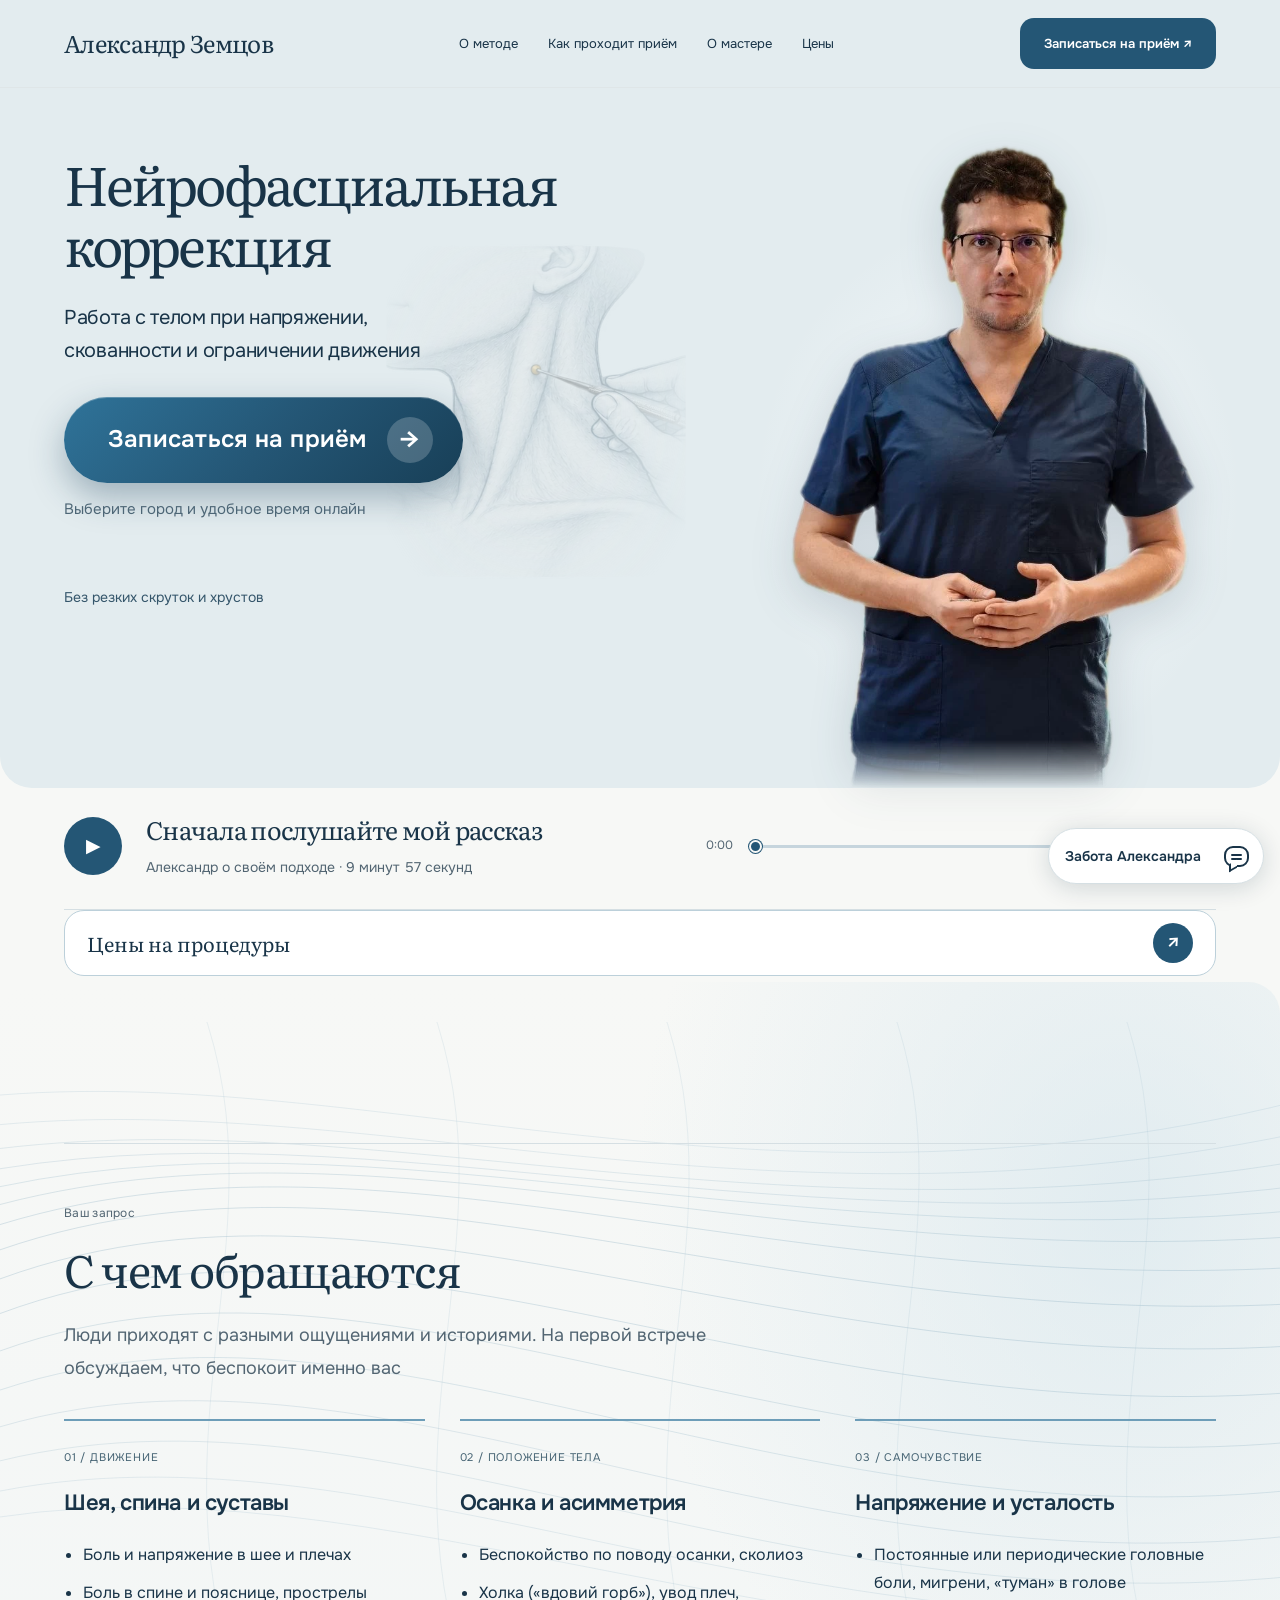
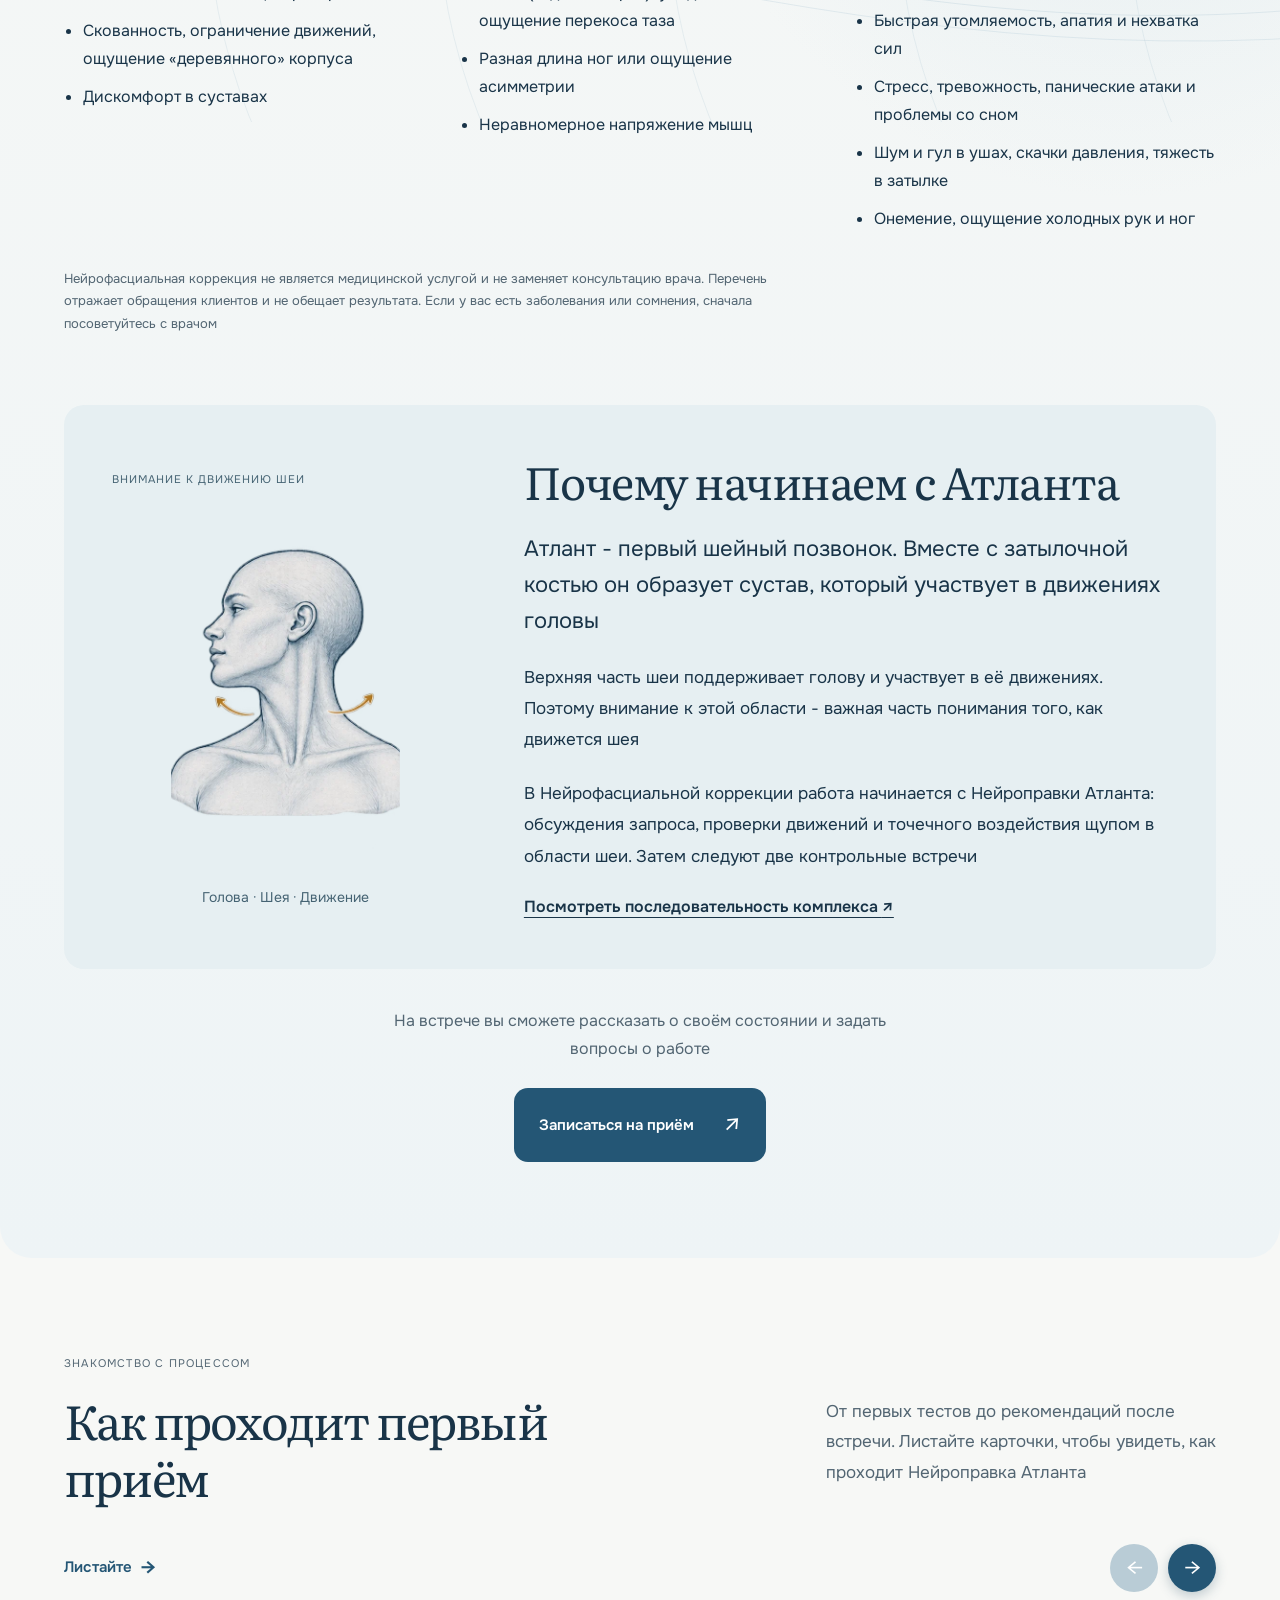
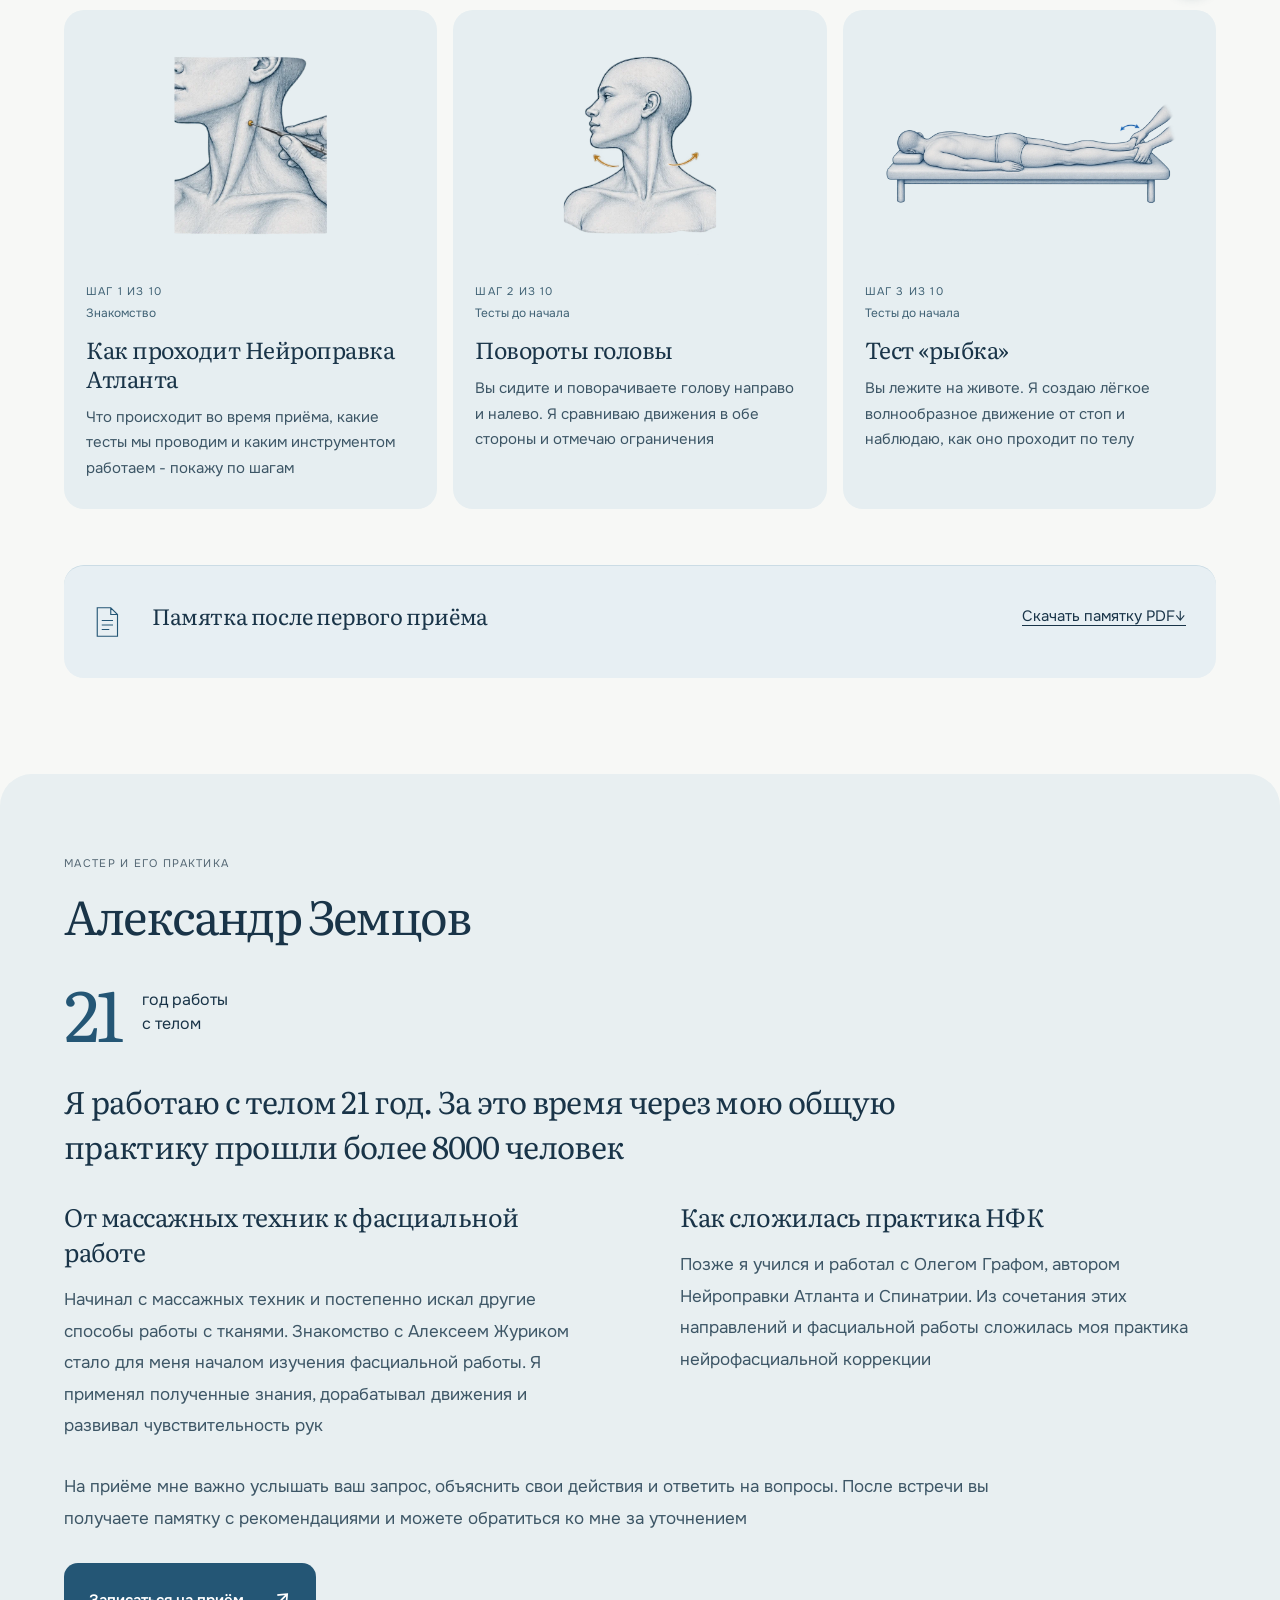
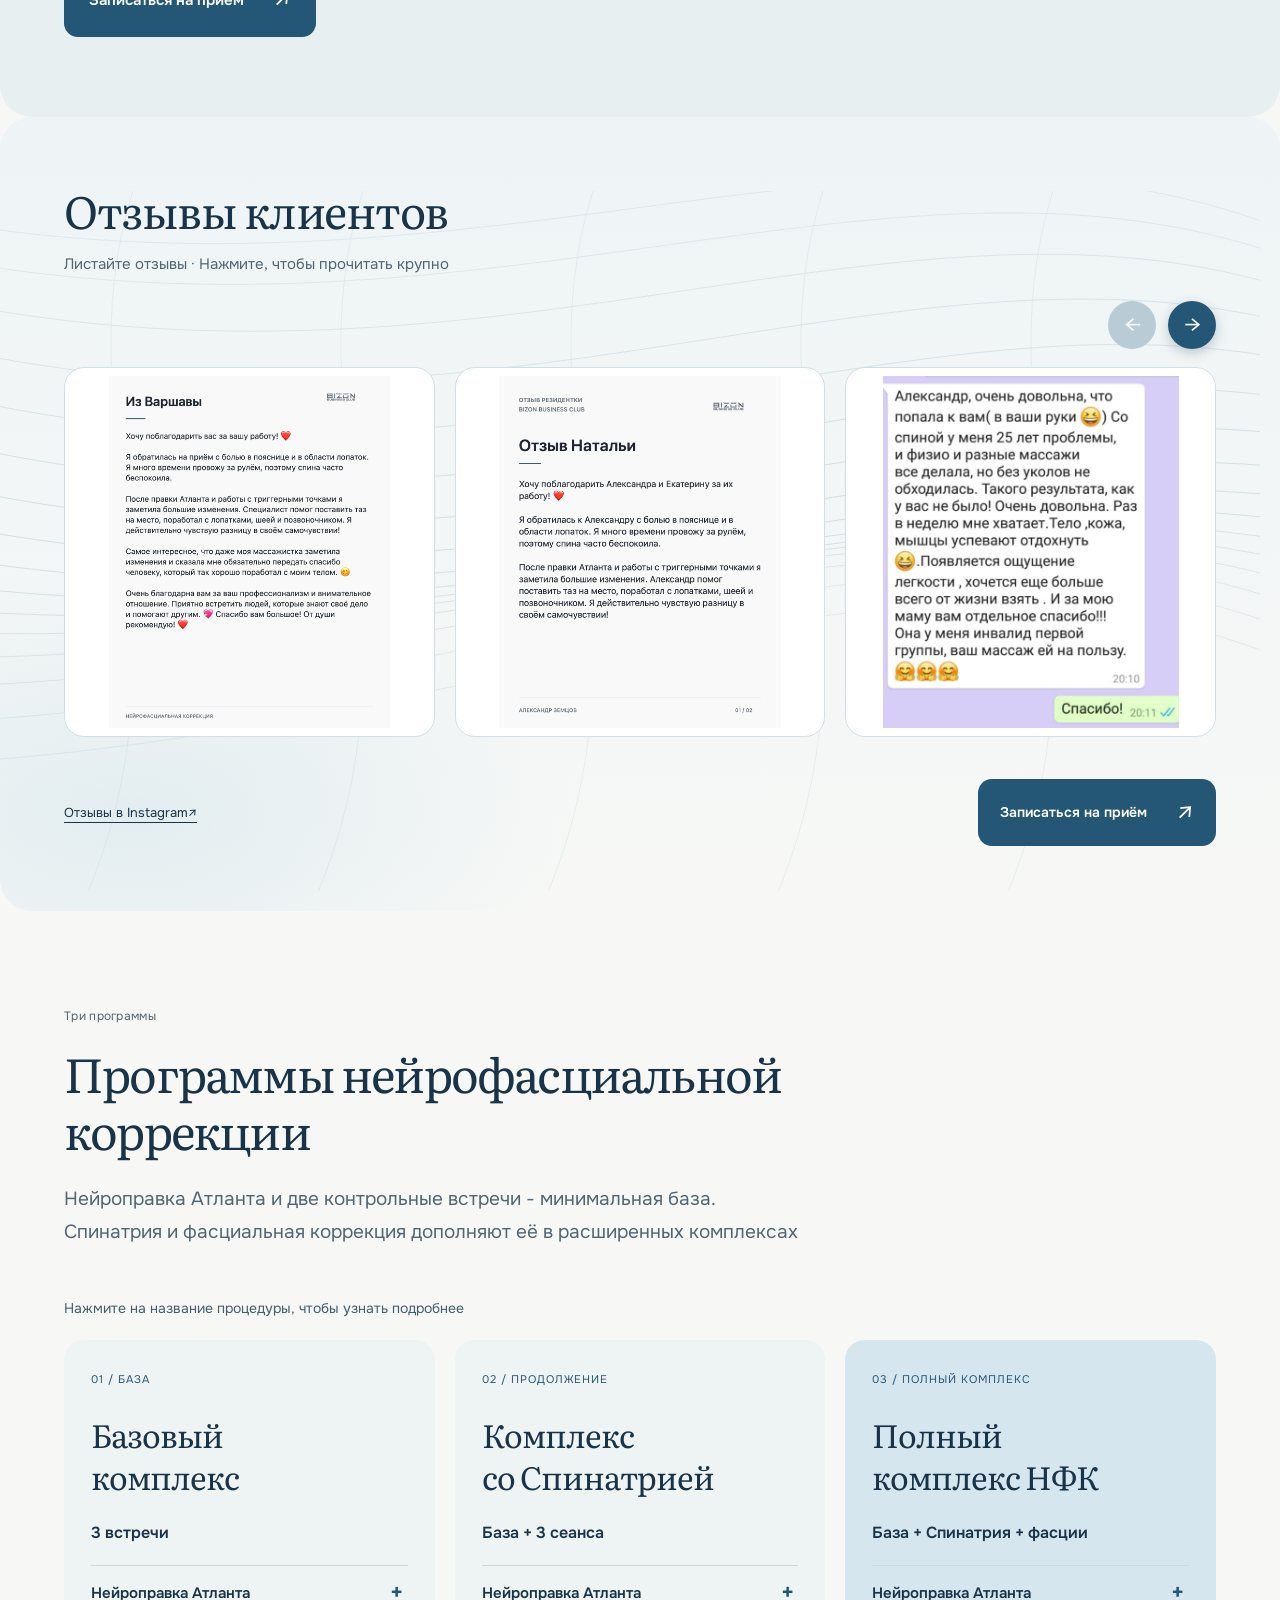
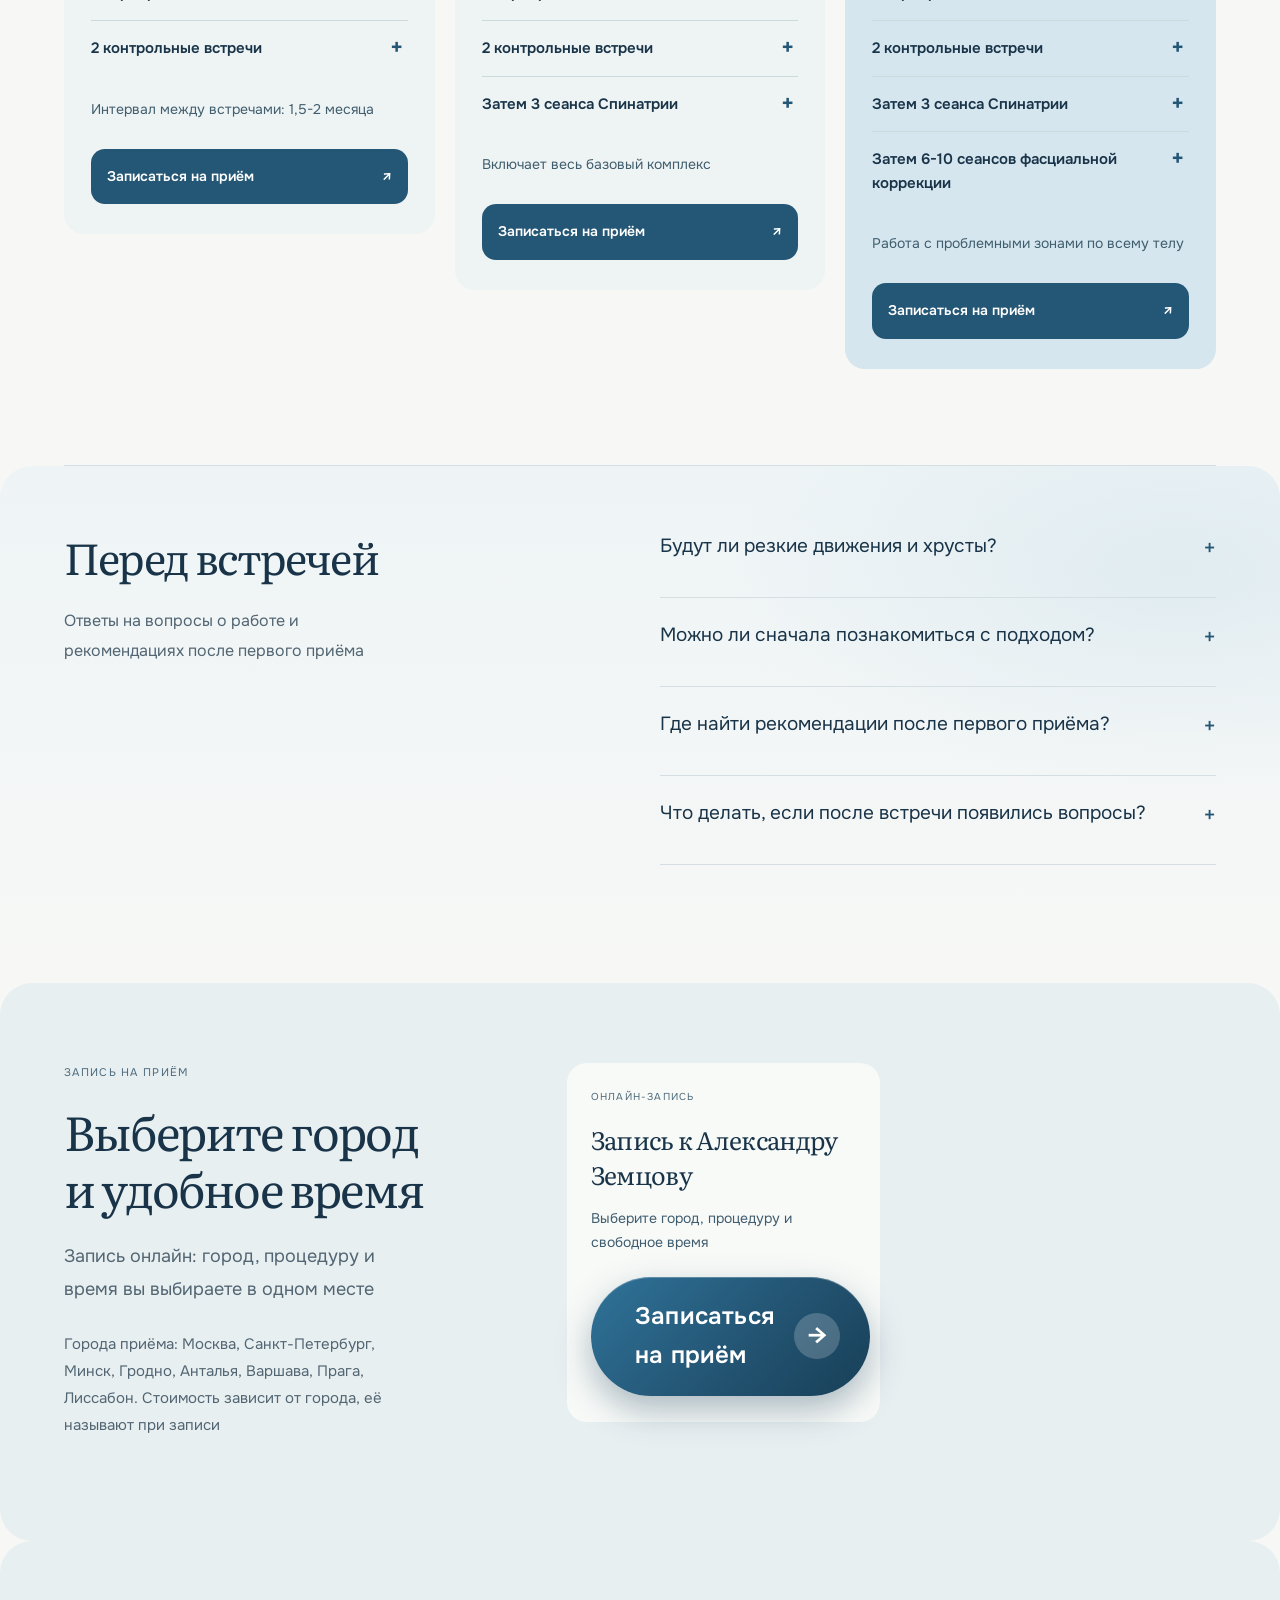
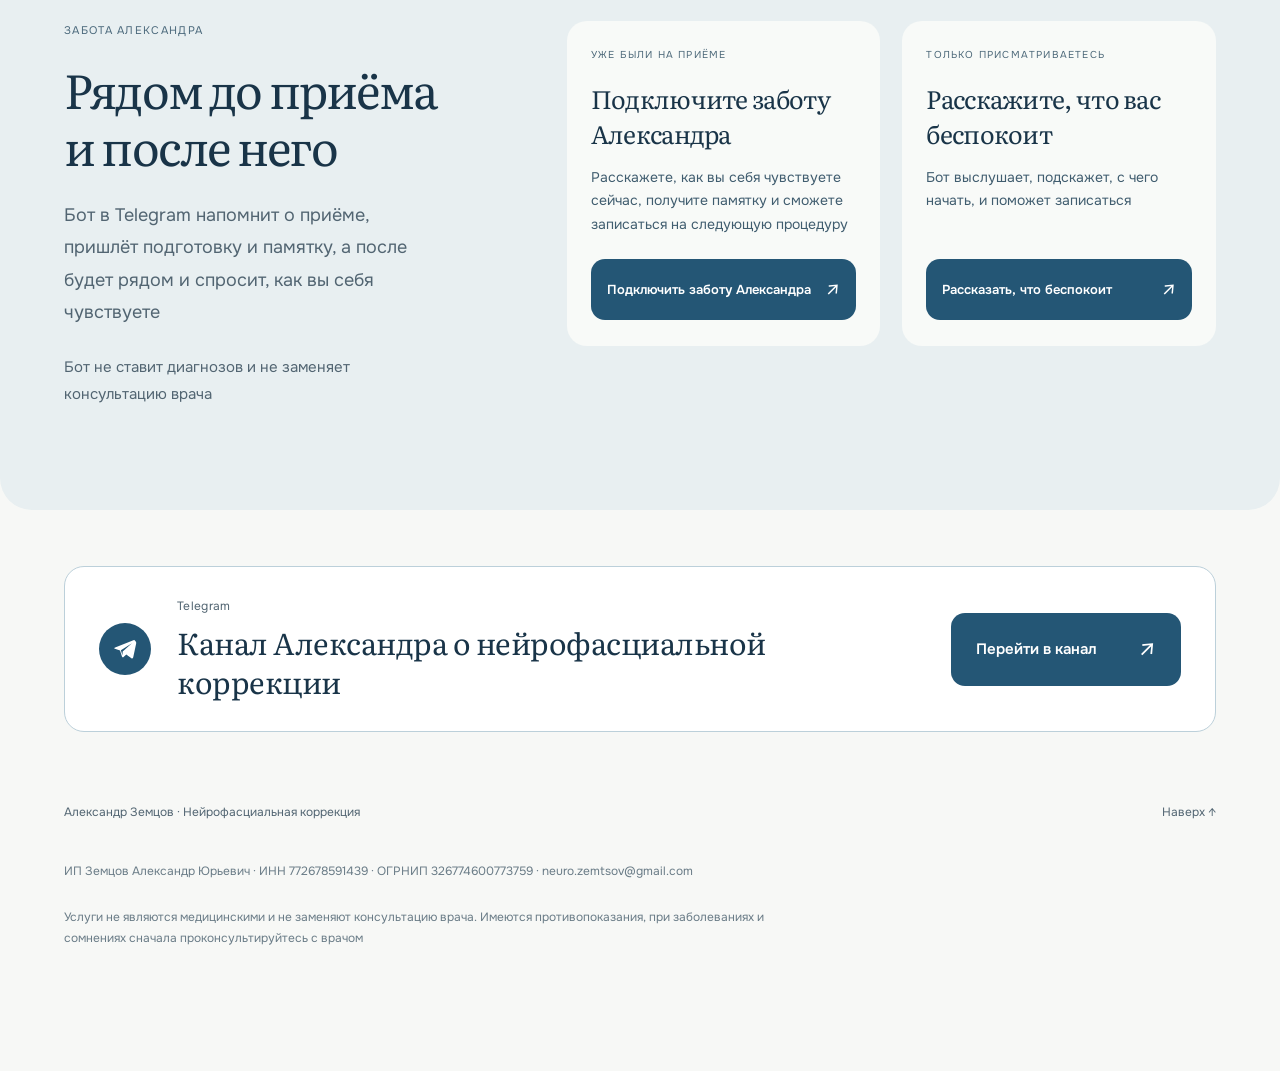
==== commit 91dab66d: "Запись через сервис записи, забота Александра вместо формы вопроса, большая кнопка записи Убраны зап" ====
--- a/index.html
+++ b/index.html
@@ -7,7 +7,7 @@
 <!-- /Yandex.Metrika counter -->
 <script type="application/ld+json">[{"@context": "https://schema.org", "@type": "WebSite", "name": "Нейрофасциальная коррекция - Александр Земцов", "url": "https://nfc.metod-zemtsova.ru/", "inLanguage": "ru"}, {"@context": "https://schema.org", "@type": "Person", "name": "Александр Земцов", "url": "https://nfc.metod-zemtsova.ru/", "image": "https://nfc.metod-zemtsova.ru/assets/og-image.jpg", "description": "Нейрофасциальная коррекция: Нейроправка Атланта, Спинатрия, фасциальная коррекция", "knowsAbout": ["нейрофасциальная коррекция", "нейроправка Атланта", "Спинатрия", "фасциальная коррекция"], "sameAs": ["https://metod-zemtsova.ru/"]}]</script>
 <link rel="stylesheet" href="assets/question-form.css?v=20261114">
-</head><body><header id="top"><a class="brand" href="#top"><span>Александр Земцов</span></a><nav><a href="#nfk">О методе</a><a href="#visit">Как проходит приём</a><a href="#master">О мастере</a><a href="prices.html">Цены</a></nav><a class="top-book" href="#booking">Записаться на приём ↗</a></header><main><section class="hero" aria-labelledby="hero-heading"><figure class="hero-photo"><picture><source type="image/webp" srcset="assets/photo/aleksandr-cutout-3.webp"><img src="assets/photo/aleksandr-cutout-3.png" width="660" height="970" fetchpriority="high" decoding="async" alt="Александр Земцов"></picture><script>(function(){var i=document.querySelector(".hero-photo img");if(!i)return;var n=0;i.addEventListener("error",function(){n++;var s=i.parentNode.querySelector("source");if(n<3&&s){s.srcset="assets/photo/aleksandr-cutout-3.webp?r="+Date.now()}else{if(s)s.remove();if(n<5)i.src="assets/photo/aleksandr-cutout-3.png?r="+Date.now()}})})()</script></figure><div class="hero-content"><h1 id="hero-heading"><span>Нейрофасциальная</span> <span>коррекция</span></h1><p class="intro">Работа с телом при напряжении,<br class="desktop-break"> скованности и ограничении движения</p><div class="hero-action-area"><div><p class="details">Без резких скруток и хрустов</p></div><div class="hero-action-art"><div class="process-art art-probe" role="img" aria-label="Схематическое изображение точечной работы тонким щупом"></div></div></div></div></section>
+</head><body><header id="top"><a class="brand" href="#top"><span>Александр Земцов</span></a><nav><a href="#nfk">О методе</a><a href="#visit">Как проходит приём</a><a href="#master">О мастере</a><a href="prices.html">Цены</a></nav><a class="top-book" href="https://booking.metod-zemtsova.ru/">Записаться на приём ↗</a></header><main><section class="hero" aria-labelledby="hero-heading"><figure class="hero-photo"><picture><source type="image/webp" srcset="assets/photo/aleksandr-cutout-3.webp"><img src="assets/photo/aleksandr-cutout-3.png" width="660" height="970" fetchpriority="high" decoding="async" alt="Александр Земцов"></picture><script>(function(){var i=document.querySelector(".hero-photo img");if(!i)return;var n=0;i.addEventListener("error",function(){n++;var s=i.parentNode.querySelector("source");if(n<3&&s){s.srcset="assets/photo/aleksandr-cutout-3.webp?r="+Date.now()}else{if(s)s.remove();if(n<5)i.src="assets/photo/aleksandr-cutout-3.png?r="+Date.now()}})})()</script></figure><div class="hero-content"><h1 id="hero-heading"><span>Нейрофасциальная</span> <span>коррекция</span></h1><p class="intro">Работа с телом при напряжении,<br class="desktop-break"> скованности и ограничении движения</p><div class="book-hero"><a class="book-big" href="https://booking.metod-zemtsova.ru/">Записаться на приём <span class="book-big__arrow" aria-hidden="true">→</span></a><p class="book-big__note">Выберите город и удобное время онлайн</p></div><div class="hero-action-area"><div><p class="details">Без резких скруток и хрустов</p></div><div class="hero-action-art"><div class="process-art art-probe" role="img" aria-label="Схематическое изображение точечной работы тонким щупом"></div></div></div></div></section>
 
 <section class="audio" id="audio"><button type="button" class="play" aria-label="Слушать аудио" id="play">▶</button><div><h2 class="audio-title">Сначала послушайте мой рассказ</h2><p class="audio-desc">Александр о своём подходе · 9 минут 57 секунд</p><div class="audio-row"><span id="current">0:00</span><input id="seek" aria-label="Позиция аудио" type="range" min="0" max="597" value="0"><span>9:57</span></div></div><p class="audio-status" id="audio-status" role="status" hidden></p><audio id="recording" preload="none" src="assets/audio/alexandr-nfk.mp3"></audio></section>
 <div class="prices-strip"><a href="prices.html"><span>Цены на процедуры</span><b aria-hidden="true">↗</b></a></div><section class="nfk-section" id="nfk" aria-label="О подходе">
@@ -17,14 +17,14 @@
 <article><span>02 / ПОЛОЖЕНИЕ ТЕЛА</span><h3>Осанка и асимметрия</h3><ul><li>Беспокойство по поводу осанки, сколиоз</li><li>Холка («вдовий горб»), увод плеч, ощущение перекоса таза</li><li>Разная длина ног или ощущение асимметрии</li><li>Неравномерное напряжение мышц</li></ul></article>
 <article><span>03 / САМОЧУВСТВИЕ</span><h3>Напряжение и усталость</h3><ul><li>Постоянные или периодические головные боли, мигрени, «туман» в голове</li><li>Быстрая утомляемость, апатия и нехватка сил</li><li>Стресс, тревожность, панические атаки и проблемы со сном</li><li>Шум и гул в ушах, скачки давления, тяжесть в затылке</li><li>Онемение, ощущение холодных рук и ног</li></ul></article></div><p class="medical-note">Нейрофасциальная коррекция не является медицинской услугой и не заменяет консультацию врача. Перечень отражает обращения клиентов и не обещает результата. Если у вас есть заболевания или сомнения, сначала посоветуйтесь с врачом</p></section>
 <section class="atlas-section" id="atlas" aria-labelledby="atlas-heading"><div class="atlas-visual"><span class="atlas-label">ВНИМАНИЕ К ДВИЖЕНИЮ ШЕИ</span><div class="process-art art-0" role="img" aria-label="Иллюстрация проверки движения головы"></div><p>Голова · Шея · Движение</p></div><div class="atlas-copy"><h2 id="atlas-heading">Почему начинаем с Атланта</h2><p class="atlas-lead">Атлант - первый шейный позвонок. Вместе с затылочной костью он образует сустав, который участвует в движениях головы</p><p>Верхняя часть шеи поддерживает голову и участвует в её движениях. Поэтому внимание к этой области - важная часть понимания того, как движется шея</p><p>В Нейрофасциальной коррекции работа начинается с Нейроправки Атланта: обсуждения запроса, проверки движений и точечного воздействия щупом в области шеи. Затем следуют две контрольные встречи</p><a class="atlas-route-link" href="#complex">Посмотреть последовательность комплекса <span aria-hidden="true">↗</span></a></div></section>
-  <div class="nfk-close"><p>На встрече вы сможете рассказать о своём состоянии и задать вопросы о работе</p><a class="primary" href="#booking">Записаться на приём <span aria-hidden="true">↗</span></a></div>
+  <div class="nfk-close"><p>На встрече вы сможете рассказать о своём состоянии и задать вопросы о работе</p><a class="primary" href="https://booking.metod-zemtsova.ru/">Записаться на приём <span aria-hidden="true">↗</span></a></div>
 </section>
 <section class="visit-section" id="visit" aria-labelledby="visit-heading">
  <div class="visit-grid">
   <div class="visit-intro">
    <p class="eyebrow">Знакомство с процессом</p><h2 class="visit-heading" id="visit-heading">Как проходит<br> первый приём</h2>
    <p class="visit-lead">От первых тестов до рекомендаций после встречи. Листайте карточки, чтобы увидеть, как проходит Нейроправка Атланта</p>
-   <a class="primary" href="#booking">Записаться на приём <span aria-hidden="true">↗</span></a>
+   <a class="primary" href="https://booking.metod-zemtsova.ru/">Записаться на приём <span aria-hidden="true">↗</span></a>
 
   </div>
   <ol class="visit-steps">
@@ -56,65 +56,40 @@
       <div class="master-chapter"><h3>От массажных техник к фасциальной работе</h3><p>Начинал с массажных техник и постепенно искал другие способы работы с тканями. Знакомство с Алексеем Журиком стало для меня началом изучения фасциальной работы. Я применял полученные знания, дорабатывал движения и развивал чувствительность&nbsp;рук</p></div>
       <div class="master-chapter"><h3>Как сложилась практика НФК</h3><p>Позже я учился и работал с Олегом Графом, автором Нейроправки Атланта и Спинатрии. Из сочетания этих направлений и фасциальной работы сложилась моя практика нейрофасциальной&nbsp;коррекции</p></div>
       <p class="master-personal">На приёме мне важно услышать ваш запрос, объяснить свои действия и ответить на вопросы. После встречи вы получаете памятку с рекомендациями и можете обратиться ко мне за&nbsp;уточнением</p>
-      <a class="primary" href="#booking">Записаться на приём <span aria-hidden="true">↗</span></a>
+      <a class="primary" href="https://booking.metod-zemtsova.ru/">Записаться на приём <span aria-hidden="true">↗</span></a>
     </div>
   </div>
 </section>
 <section class="reviews-section" id="reviews" aria-labelledby="reviews-heading">
  <div class="reviews-head"><h2 id="reviews-heading">Отзывы клиентов</h2><p>Листайте отзывы · Нажмите, чтобы прочитать крупно</p></div>
 <div class="review-controls"><button type="button" id="reviews-prev" aria-label="Предыдущие отзывы">←</button><button type="button" id="reviews-next" aria-label="Следующие отзывы">→</button></div><div class="reviews-track" id="reviews-track" tabindex="0" role="region" aria-label="Скриншоты отзывов, листайте вбок"><figure class="review-card review-original"><a class="review-open" href="assets/reviews-originals/review-27.png" aria-label="Открыть скриншот отзыва 27 крупно"><img src="assets/reviews-originals/review-27.png" loading="lazy" decoding="async" alt="Оригинальный скриншот отзыва клиента 27"></a><figcaption><span>Отзыв 27</span><a class="review-open" href="assets/reviews-originals/review-27.png">Открыть крупно ↗</a></figcaption></figure><figure class="review-card review-original"><a class="review-open" href="assets/reviews-originals/review-28.png" aria-label="Открыть скриншот отзыва 28 крупно"><img src="assets/reviews-originals/review-28.png" loading="lazy" decoding="async" alt="Оригинальный скриншот отзыва клиента 28"></a><figcaption><span>Отзыв 28</span><a class="review-open" href="assets/reviews-originals/review-28.png">Открыть крупно ↗</a></figcaption></figure><figure class="review-card review-original"><a class="review-open" href="assets/reviews-originals/review-01.jpg" aria-label="Открыть скриншот отзыва 1 крупно"><img src="assets/reviews-originals/review-01.jpg" loading="lazy" decoding="async" alt="Оригинальный скриншот отзыва клиента 1"></a><figcaption><span>Отзыв 01</span><a class="review-open" href="assets/reviews-originals/review-01.jpg">Открыть крупно ↗</a></figcaption></figure><figure class="review-card review-original"><a class="review-open" href="assets/reviews-originals/review-02.jpg" aria-label="Открыть скриншот отзыва 2 крупно"><img src="assets/reviews-originals/review-02.jpg" loading="lazy" decoding="async" alt="Оригинальный скриншот отзыва клиента 2"></a><figcaption><span>Отзыв 02</span><a class="review-open" href="assets/reviews-originals/review-02.jpg">Открыть крупно ↗</a></figcaption></figure><figure class="review-card review-original"><a class="review-open" href="assets/reviews-originals/review-03.png" aria-label="Открыть скриншот отзыва 3 крупно"><img src="assets/reviews-originals/review-03.png" loading="lazy" decoding="async" alt="Оригинальный скриншот отзыва клиента 3"></a><figcaption><span>Отзыв 03</span><a class="review-open" href="assets/reviews-originals/review-03.png">Открыть крупно ↗</a></figcaption></figure><figure class="review-card review-original"><a class="review-open" href="assets/reviews-originals/review-04.png" aria-label="Открыть скриншот отзыва 4 крупно"><img src="assets/reviews-originals/review-04.png" loading="lazy" decoding="async" alt="Оригинальный скриншот отзыва клиента 4"></a><figcaption><span>Отзыв 04</span><a class="review-open" href="assets/reviews-originals/review-04.png">Открыть крупно ↗</a></figcaption></figure><figure class="review-card review-original"><a class="review-open" href="assets/reviews-originals/review-05.jpg" aria-label="Открыть скриншот отзыва 5 крупно"><img src="assets/reviews-originals/review-05.jpg" loading="lazy" decoding="async" alt="Оригинальный скриншот отзыва клиента 5"></a><figcaption><span>Отзыв 05</span><a class="review-open" href="assets/reviews-originals/review-05.jpg">Открыть крупно ↗</a></figcaption></figure><figure class="review-card review-original"><a class="review-open" href="assets/reviews-originals/review-06.png" aria-label="Открыть скриншот отзыва 6 крупно"><img src="assets/reviews-originals/review-06.png" loading="lazy" decoding="async" alt="Оригинальный скриншот отзыва клиента 6"></a><figcaption><span>Отзыв 06</span><a class="review-open" href="assets/reviews-originals/review-06.png">Открыть крупно ↗</a></figcaption></figure><figure class="review-card review-original"><a class="review-open" href="assets/reviews-originals/review-07.jpg" aria-label="Открыть скриншот отзыва 7 крупно"><img src="assets/reviews-originals/review-07.jpg" loading="lazy" decoding="async" alt="Оригинальный скриншот отзыва клиента 7"></a><figcaption><span>Отзыв 07</span><a class="review-open" href="assets/reviews-originals/review-07.jpg">Открыть крупно ↗</a></figcaption></figure><figure class="review-card review-original"><a class="review-open" href="assets/reviews-originals/review-08.jpg" aria-label="Открыть скриншот отзыва 8 крупно"><img src="assets/reviews-originals/review-08.jpg" loading="lazy" decoding="async" alt="Оригинальный скриншот отзыва клиента 8"></a><figcaption><span>Отзыв 08</span><a class="review-open" href="assets/reviews-originals/review-08.jpg">Открыть крупно ↗</a></figcaption></figure><figure class="review-card review-original"><a class="review-open" href="assets/reviews-originals/review-09.jpg" aria-label="Открыть скриншот отзыва 9 крупно"><img src="assets/reviews-originals/review-09.jpg" loading="lazy" decoding="async" alt="Оригинальный скриншот отзыва клиента 9"></a><figcaption><span>Отзыв 09</span><a class="review-open" href="assets/reviews-originals/review-09.jpg">Открыть крупно ↗</a></figcaption></figure><figure class="review-card review-original"><a class="review-open" href="assets/reviews-originals/review-10.jpg" aria-label="Открыть скриншот отзыва 10 крупно"><img src="assets/reviews-originals/review-10.jpg" loading="lazy" decoding="async" alt="Оригинальный скриншот отзыва клиента 10"></a><figcaption><span>Отзыв 10</span><a class="review-open" href="assets/reviews-originals/review-10.jpg">Открыть крупно ↗</a></figcaption></figure><figure class="review-card review-original"><a class="review-open" href="assets/reviews-originals/review-11.png" aria-label="Открыть скриншот отзыва 11 крупно"><img src="assets/reviews-originals/review-11.png" loading="lazy" decoding="async" alt="Оригинальный скриншот отзыва клиента 11"></a><figcaption><span>Отзыв 11</span><a class="review-open" href="assets/reviews-originals/review-11.png">Открыть крупно ↗</a></figcaption></figure><figure class="review-card review-original"><a class="review-open" href="assets/reviews-originals/review-12.png" aria-label="Открыть скриншот отзыва 12 крупно"><img src="assets/reviews-originals/review-12.png" loading="lazy" decoding="async" alt="Оригинальный скриншот отзыва клиента 12"></a><figcaption><span>Отзыв 12</span><a class="review-open" href="assets/reviews-originals/review-12.png">Открыть крупно ↗</a></figcaption></figure><figure class="review-card review-original"><a class="review-open" href="assets/reviews-originals/review-13.png" aria-label="Открыть скриншот отзыва 13 крупно"><img src="assets/reviews-originals/review-13.png" loading="lazy" decoding="async" alt="Оригинальный скриншот отзыва клиента 13"></a><figcaption><span>Отзыв 13</span><a class="review-open" href="assets/reviews-originals/review-13.png">Открыть крупно ↗</a></figcaption></figure><figure class="review-card review-original"><a class="review-open" href="assets/reviews-originals/review-14.png" aria-label="Открыть скриншот отзыва 14 крупно"><img src="assets/reviews-originals/review-14.png" loading="lazy" decoding="async" alt="Оригинальный скриншот отзыва клиента 14"></a><figcaption><span>Отзыв 14</span><a class="review-open" href="assets/reviews-originals/review-14.png">Открыть крупно ↗</a></figcaption></figure><figure class="review-card review-original"><a class="review-open" href="assets/reviews-originals/review-15.png" aria-label="Открыть скриншот отзыва 15 крупно"><img src="assets/reviews-originals/review-15.png" loading="lazy" decoding="async" alt="Оригинальный скриншот отзыва клиента 15"></a><figcaption><span>Отзыв 15</span><a class="review-open" href="assets/reviews-originals/review-15.png">Открыть крупно ↗</a></figcaption></figure><figure class="review-card review-original"><a class="review-open" href="assets/reviews-originals/review-16.png" aria-label="Открыть скриншот отзыва 16 крупно"><img src="assets/reviews-originals/review-16.png" loading="lazy" decoding="async" alt="Оригинальный скриншот отзыва клиента 16"></a><figcaption><span>Отзыв 16</span><a class="review-open" href="assets/reviews-originals/review-16.png">Открыть крупно ↗</a></figcaption></figure><figure class="review-card review-original"><a class="review-open" href="assets/reviews-originals/review-17.png" aria-label="Открыть скриншот отзыва 17 крупно"><img src="assets/reviews-originals/review-17.png" loading="lazy" decoding="async" alt="Оригинальный скриншот отзыва клиента 17"></a><figcaption><span>Отзыв 17</span><a class="review-open" href="assets/reviews-originals/review-17.png">Открыть крупно ↗</a></figcaption></figure><figure class="review-card review-original"><a class="review-open" href="assets/reviews-originals/review-18.png" aria-label="Открыть скриншот отзыва 18 крупно"><img src="assets/reviews-originals/review-18.png" loading="lazy" decoding="async" alt="Оригинальный скриншот отзыва клиента 18"></a><figcaption><span>Отзыв 18</span><a class="review-open" href="assets/reviews-originals/review-18.png">Открыть крупно ↗</a></figcaption></figure><figure class="review-card review-original"><a class="review-open" href="assets/reviews-originals/review-19.png" aria-label="Открыть скриншот отзыва 19 крупно"><img src="assets/reviews-originals/review-19.png" loading="lazy" decoding="async" alt="Оригинальный скриншот отзыва клиента 19"></a><figcaption><span>Отзыв 19</span><a class="review-open" href="assets/reviews-originals/review-19.png">Открыть крупно ↗</a></figcaption></figure><figure class="review-card review-original"><a class="review-open" href="assets/reviews-originals/review-20.png" aria-label="Открыть скриншот отзыва 20 крупно"><img src="assets/reviews-originals/review-20.png" loading="lazy" decoding="async" alt="Оригинальный скриншот отзыва клиента 20"></a><figcaption><span>Отзыв 20</span><a class="review-open" href="assets/reviews-originals/review-20.png">Открыть крупно ↗</a></figcaption></figure><figure class="review-card review-original"><a class="review-open" href="assets/reviews-originals/review-21.png" aria-label="Открыть скриншот отзыва 21 крупно"><img src="assets/reviews-originals/review-21.png" loading="lazy" decoding="async" alt="Оригинальный скриншот отзыва клиента 21"></a><figcaption><span>Отзыв 21</span><a class="review-open" href="assets/reviews-originals/review-21.png">Открыть крупно ↗</a></figcaption></figure><figure class="review-card review-original"><a class="review-open" href="assets/reviews-originals/review-22.png" aria-label="Открыть скриншот отзыва 22 крупно"><img src="assets/reviews-originals/review-22.png" loading="lazy" decoding="async" alt="Оригинальный скриншот отзыва клиента 22"></a><figcaption><span>Отзыв 22</span><a class="review-open" href="assets/reviews-originals/review-22.png">Открыть крупно ↗</a></figcaption></figure><figure class="review-card review-original"><a class="review-open" href="assets/reviews-originals/review-23.png" aria-label="Открыть скриншот отзыва 23 крупно"><img src="assets/reviews-originals/review-23.png" loading="lazy" decoding="async" alt="Оригинальный скриншот отзыва клиента 23"></a><figcaption><span>Отзыв 23</span><a class="review-open" href="assets/reviews-originals/review-23.png">Открыть крупно ↗</a></figcaption></figure><figure class="review-card review-original"><a class="review-open" href="assets/reviews-originals/review-24.png" aria-label="Открыть скриншот отзыва 24 крупно"><img src="assets/reviews-originals/review-24.png" loading="lazy" decoding="async" alt="Оригинальный скриншот отзыва клиента 24"></a><figcaption><span>Отзыв 24</span><a class="review-open" href="assets/reviews-originals/review-24.png">Открыть крупно ↗</a></figcaption></figure><figure class="review-card review-original"><a class="review-open" href="assets/reviews-originals/review-25.png" aria-label="Открыть скриншот отзыва 25 крупно"><img src="assets/reviews-originals/review-25.png" loading="lazy" decoding="async" alt="Оригинальный скриншот отзыва клиента 25"></a><figcaption><span>Отзыв 25</span><a class="review-open" href="assets/reviews-originals/review-25.png">Открыть крупно ↗</a></figcaption></figure><figure class="review-card review-original"><a class="review-open" href="assets/reviews-originals/review-26.png" aria-label="Открыть скриншот отзыва 26 крупно"><img src="assets/reviews-originals/review-26.png" loading="lazy" decoding="async" alt="Оригинальный скриншот отзыва клиента 26"></a><figcaption><span>Отзыв 26</span><a class="review-open" href="assets/reviews-originals/review-26.png">Открыть крупно ↗</a></figcaption></figure></div>
- <div class="reviews-foot"><a class="reviews-source" href="https://www.instagram.com/stories/highlights/17869243018594831/">Отзывы в Instagram <span aria-hidden="true">↗</span></a><a class="primary" href="#booking">Записаться на приём <span aria-hidden="true">↗</span></a></div>
+ <div class="reviews-foot"><a class="reviews-source" href="https://www.instagram.com/stories/highlights/17869243018594831/">Отзывы в Instagram <span aria-hidden="true">↗</span></a><a class="primary" href="https://booking.metod-zemtsova.ru/">Записаться на приём <span aria-hidden="true">↗</span></a></div>
 </section>
 <section class="complex-section" id="complex" aria-labelledby="complex-heading">
 <div class="complex-heading"><p class="eyebrow">Три программы</p><h2 id="complex-heading">Программы нейрофасциальной коррекции</h2><p>Нейроправка Атланта и две контрольные встречи - минимальная база. Спинатрия и фасциальная коррекция дополняют её в расширенных комплексах</p></div>
 
 <p class="complex-description-hint">Нажмите на название процедуры, чтобы узнать подробнее</p><div class="complex-levels">
-<article class="complex-card"><p class="complex-index">01 / БАЗА</p><h3>Базовый <br>комплекс</h3><p class="complex-count">3 встречи</p><ul><li><details class="procedure-details"><summary>Нейроправка Атланта<span class="procedure-toggle" aria-hidden="true">+</span></summary><div class="procedure-body"><p class="pd-lead">Авторская методика Олега Графа. На первой встрече проверяю движения головы и шеи и при необходимости делаю точечную работу в области шеи</p><p><b>Как проходит:</b> тесты, точечная работа щупом, работа с тканями шеи, повторные тесты и упражнение на период перестройки</p><p><b>Время:</b> около часа</p><p><b>После приёма:</b> 28 дней перестройки: без спорта, йоги, растяжки, бани, плавания и алкоголя</p><p><b>Нельзя:</b> при беременности и в первые 2 месяца после операции, инсульта или инфаркта. Процедура не медицинская и не лечит заболевания</p></div></details></li><li><details class="procedure-details"><summary>2 контрольные встречи<span class="procedure-toggle" aria-hidden="true">+</span></summary><div class="procedure-body"><p class="pd-lead">Проверяем, как прошла перестройка, и закрепляем изменения</p><p><b>Что делаю:</b> повторяю тесты, сравниваю с первой встречей, при необходимости углубляю работу и уточняю рекомендации</p><p><b>Интервал:</b> 1,5-2 месяца между встречами</p><p><b>Число встреч:</b> определяется индивидуально, по динамике</p></div></details></li></ul><p class="complex-detail">Интервал между встречами: 1,5-2 месяца</p><a href="#booking" class="complex-link">Записаться на приём <span aria-hidden="true">↗</span></a></article>
-<article class="complex-card"><p class="complex-index">02 / ПРОДОЛЖЕНИЕ</p><h3>Комплекс <br>со Спинатрией</h3><p class="complex-count">База + 3 сеанса</p><ul><li><details class="procedure-details"><summary>Нейроправка Атланта<span class="procedure-toggle" aria-hidden="true">+</span></summary><div class="procedure-body"><p class="pd-lead">Авторская методика Олега Графа. На первой встрече проверяю движения головы и шеи и при необходимости делаю точечную работу в области шеи</p><p><b>Как проходит:</b> тесты, точечная работа щупом, работа с тканями шеи, повторные тесты и упражнение на период перестройки</p><p><b>Время:</b> около часа</p><p><b>После приёма:</b> 28 дней перестройки: без спорта, йоги, растяжки, бани, плавания и алкоголя</p><p><b>Нельзя:</b> при беременности и в первые 2 месяца после операции, инсульта или инфаркта. Процедура не медицинская и не лечит заболевания</p></div></details></li><li><details class="procedure-details"><summary>2 контрольные встречи<span class="procedure-toggle" aria-hidden="true">+</span></summary><div class="procedure-body"><p class="pd-lead">Проверяем, как прошла перестройка, и закрепляем изменения</p><p><b>Что делаю:</b> повторяю тесты, сравниваю с первой встречей, при необходимости углубляю работу и уточняю рекомендации</p><p><b>Интервал:</b> 1,5-2 месяца между встречами</p><p><b>Число встреч:</b> определяется индивидуально, по динамике</p></div></details></li><li><details class="procedure-details"><summary>Затем 3 сеанса Спинатрии<span class="procedure-toggle" aria-hidden="true">+</span></summary><div class="procedure-body"><p class="pd-lead">Вторая методика Олега Графа: работа с глубоким мышечным напряжением шеи, спины, плечевого пояса, поясницы и ягодиц через стимуляцию нервной системы</p><p><b>Сколько:</b> три сеанса по часу, только после курса Нейроправки</p><p><b>Нельзя:</b> Противопоказания те же, что у Нейроправки. Процедура не медицинская и не лечит заболевания</p></div></details></li></ul><p class="complex-detail">Включает весь базовый комплекс</p><a href="#booking" class="complex-link">Записаться на приём <span aria-hidden="true">↗</span></a></article>
-<article class="complex-card complex-card-full"><p class="complex-index">03 / ПОЛНЫЙ КОМПЛЕКС</p><h3>Полный <br>комплекс НФК</h3><p class="complex-count">База + Спинатрия + фасции</p><ul><li><details class="procedure-details"><summary>Нейроправка Атланта<span class="procedure-toggle" aria-hidden="true">+</span></summary><div class="procedure-body"><p class="pd-lead">Авторская методика Олега Графа. На первой встрече проверяю движения головы и шеи и при необходимости делаю точечную работу в области шеи</p><p><b>Как проходит:</b> тесты, точечная работа щупом, работа с тканями шеи, повторные тесты и упражнение на период перестройки</p><p><b>Время:</b> около часа</p><p><b>После приёма:</b> 28 дней перестройки: без спорта, йоги, растяжки, бани, плавания и алкоголя</p><p><b>Нельзя:</b> при беременности и в первые 2 месяца после операции, инсульта или инфаркта. Процедура не медицинская и не лечит заболевания</p></div></details></li><li><details class="procedure-details"><summary>2 контрольные встречи<span class="procedure-toggle" aria-hidden="true">+</span></summary><div class="procedure-body"><p class="pd-lead">Проверяем, как прошла перестройка, и закрепляем изменения</p><p><b>Что делаю:</b> повторяю тесты, сравниваю с первой встречей, при необходимости углубляю работу и уточняю рекомендации</p><p><b>Интервал:</b> 1,5-2 месяца между встречами</p><p><b>Число встреч:</b> определяется индивидуально, по динамике</p></div></details></li><li><details class="procedure-details"><summary>Затем 3 сеанса Спинатрии<span class="procedure-toggle" aria-hidden="true">+</span></summary><div class="procedure-body"><p class="pd-lead">Вторая методика Олега Графа: работа с глубоким мышечным напряжением шеи, спины, плечевого пояса, поясницы и ягодиц через стимуляцию нервной системы</p><p><b>Сколько:</b> три сеанса по часу, только после курса Нейроправки</p><p><b>Нельзя:</b> Противопоказания те же, что у Нейроправки. Процедура не медицинская и не лечит заболевания</p></div></details></li><li><details class="procedure-details"><summary>Затем 6-10 сеансов фасциальной коррекции<span class="procedure-toggle" aria-hidden="true">+</span></summary><div class="procedure-body"><ul class="fascia-steps"><li><span class="fs-icon"><svg viewBox="0 0 48 48" aria-hidden="true"><circle cx="24" cy="24" r="18"/><circle cx="24" cy="24" r="13" class="soft"/><circle cx="19" cy="21" r="3.2"/><circle cx="29.5" cy="20" r="2.4"/><circle cx="25" cy="29.5" r="3.4"/></svg></span><span class="fs-text"><b>Фасция окружает мышцы, суставы и органы</b><span>Она соединяет всё со всем в теле и нигде не прерывается</span></span></li><li><span class="fs-icon"><svg viewBox="0 0 48 48" aria-hidden="true"><rect x="9" y="9" width="26" height="8" rx="4"/><rect x="15" y="20" width="26" height="8" rx="4" class="fill"/><rect x="9" y="31" width="26" height="8" rx="4"/><path d="M39 13h5m-2-2.2 2.2 2.2-2.2 2.2"/><path d="M9 24H4m2-2.2L3.8 24 6 26.2"/></svg></span><span class="fs-text"><b>Слои фасции должны скользить, чтобы каждая часть тела получала питание</b><span>Но слои могут слипаться по многим причинам: питание, стресс, травма, операция…</span></span></li><li><span class="fs-icon"><svg viewBox="0 0 24 24" aria-hidden="true"><path d="M18 11V6a2 2 0 0 0-2-2 2 2 0 0 0-2 2"/><path d="M14 10V4a2 2 0 0 0-2-2 2 2 0 0 0-2 2v2"/><path d="M10 10.5V6a2 2 0 0 0-2-2 2 2 0 0 0-2 2v8"/><path d="M18 8a2 2 0 1 1 4 0v6a8 8 0 0 1-8 8h-2c-2.8 0-4.5-.86-5.99-2.34l-3.6-3.6a2 2 0 0 1 2.83-2.82L7 15"/></svg></span><span class="fs-text"><b>Проработка фасции руками возвращает ей естественное скольжение</b></span></li><li><span class="fs-icon"><svg viewBox="0 0 48 48" aria-hidden="true"><path d="M22 8c6 8 11 13 11 20a11 11 0 0 1-22 0c0-7 5-12 11-20z"/><path d="M17 29a5 5 0 0 0 5 5" class="soft"/><path d="M39 7v8m-4-4h8"/></svg></span><span class="fs-text"><b>Ткани и суставы снова получают питание, восстанавливаются и начинают работать в полную силу</b></span></li><li><span class="fs-icon"><svg viewBox="0 0 48 48" aria-hidden="true"><circle cx="24" cy="9" r="4.2"/><path d="M24 15v15m-12-9 12-4 12 4M24 30l-7 12m7-12 7 12"/><circle cx="12" cy="21" r="1.8" class="dot"/><circle cx="36" cy="21" r="1.8" class="dot"/><circle cx="24" cy="25" r="1.8" class="dot"/><circle cx="20.5" cy="36" r="1.8" class="dot"/><circle cx="27.5" cy="36" r="1.8" class="dot"/></svg></span><span class="fs-text"><b>С фасцией можно работать по всему телу</b><span>лицо, шея, грудь, спина, таз, колени, ноги, живот, руки</span></span></li></ul><p><b>Сколько:</b> 6-10 сеансов по часу, число зависит от зон и динамики</p></div></details></li></ul><p class="complex-detail">Работа с проблемными зонами по всему телу</p><a href="#booking" class="complex-link">Записаться на приём <span aria-hidden="true">↗</span></a></article>
-</div></section><section class="faq-section" id="faq" aria-labelledby="faq-heading"><div class="faq-intro"><h2 id="faq-heading">Перед встречей</h2><p>Ответы на вопросы о работе и рекомендациях после первого приёма</p><a class="primary" href="#booking">Записаться на приём <span aria-hidden="true">↗</span></a></div><div class="faq-list">
+<article class="complex-card"><p class="complex-index">01 / БАЗА</p><h3>Базовый <br>комплекс</h3><p class="complex-count">3 встречи</p><ul><li><details class="procedure-details"><summary>Нейроправка Атланта<span class="procedure-toggle" aria-hidden="true">+</span></summary><div class="procedure-body"><p class="pd-lead">Авторская методика Олега Графа. На первой встрече проверяю движения головы и шеи и при необходимости делаю точечную работу в области шеи</p><p><b>Как проходит:</b> тесты, точечная работа щупом, работа с тканями шеи, повторные тесты и упражнение на период перестройки</p><p><b>Время:</b> около часа</p><p><b>После приёма:</b> 28 дней перестройки: без спорта, йоги, растяжки, бани, плавания и алкоголя</p><p><b>Нельзя:</b> при беременности и в первые 2 месяца после операции, инсульта или инфаркта. Процедура не медицинская и не лечит заболевания</p></div></details></li><li><details class="procedure-details"><summary>2 контрольные встречи<span class="procedure-toggle" aria-hidden="true">+</span></summary><div class="procedure-body"><p class="pd-lead">Проверяем, как прошла перестройка, и закрепляем изменения</p><p><b>Что делаю:</b> повторяю тесты, сравниваю с первой встречей, при необходимости углубляю работу и уточняю рекомендации</p><p><b>Интервал:</b> 1,5-2 месяца между встречами</p><p><b>Число встреч:</b> определяется индивидуально, по динамике</p></div></details></li></ul><p class="complex-detail">Интервал между встречами: 1,5-2 месяца</p><a href="https://booking.metod-zemtsova.ru/" class="complex-link">Записаться на приём <span aria-hidden="true">↗</span></a></article>
+<article class="complex-card"><p class="complex-index">02 / ПРОДОЛЖЕНИЕ</p><h3>Комплекс <br>со Спинатрией</h3><p class="complex-count">База + 3 сеанса</p><ul><li><details class="procedure-details"><summary>Нейроправка Атланта<span class="procedure-toggle" aria-hidden="true">+</span></summary><div class="procedure-body"><p class="pd-lead">Авторская методика Олега Графа. На первой встрече проверяю движения головы и шеи и при необходимости делаю точечную работу в области шеи</p><p><b>Как проходит:</b> тесты, точечная работа щупом, работа с тканями шеи, повторные тесты и упражнение на период перестройки</p><p><b>Время:</b> около часа</p><p><b>После приёма:</b> 28 дней перестройки: без спорта, йоги, растяжки, бани, плавания и алкоголя</p><p><b>Нельзя:</b> при беременности и в первые 2 месяца после операции, инсульта или инфаркта. Процедура не медицинская и не лечит заболевания</p></div></details></li><li><details class="procedure-details"><summary>2 контрольные встречи<span class="procedure-toggle" aria-hidden="true">+</span></summary><div class="procedure-body"><p class="pd-lead">Проверяем, как прошла перестройка, и закрепляем изменения</p><p><b>Что делаю:</b> повторяю тесты, сравниваю с первой встречей, при необходимости углубляю работу и уточняю рекомендации</p><p><b>Интервал:</b> 1,5-2 месяца между встречами</p><p><b>Число встреч:</b> определяется индивидуально, по динамике</p></div></details></li><li><details class="procedure-details"><summary>Затем 3 сеанса Спинатрии<span class="procedure-toggle" aria-hidden="true">+</span></summary><div class="procedure-body"><p class="pd-lead">Вторая методика Олега Графа: работа с глубоким мышечным напряжением шеи, спины, плечевого пояса, поясницы и ягодиц через стимуляцию нервной системы</p><p><b>Сколько:</b> три сеанса по часу, только после курса Нейроправки</p><p><b>Нельзя:</b> Противопоказания те же, что у Нейроправки. Процедура не медицинская и не лечит заболевания</p></div></details></li></ul><p class="complex-detail">Включает весь базовый комплекс</p><a href="https://booking.metod-zemtsova.ru/" class="complex-link">Записаться на приём <span aria-hidden="true">↗</span></a></article>
+<article class="complex-card complex-card-full"><p class="complex-index">03 / ПОЛНЫЙ КОМПЛЕКС</p><h3>Полный <br>комплекс НФК</h3><p class="complex-count">База + Спинатрия + фасции</p><ul><li><details class="procedure-details"><summary>Нейроправка Атланта<span class="procedure-toggle" aria-hidden="true">+</span></summary><div class="procedure-body"><p class="pd-lead">Авторская методика Олега Графа. На первой встрече проверяю движения головы и шеи и при необходимости делаю точечную работу в области шеи</p><p><b>Как проходит:</b> тесты, точечная работа щупом, работа с тканями шеи, повторные тесты и упражнение на период перестройки</p><p><b>Время:</b> около часа</p><p><b>После приёма:</b> 28 дней перестройки: без спорта, йоги, растяжки, бани, плавания и алкоголя</p><p><b>Нельзя:</b> при беременности и в первые 2 месяца после операции, инсульта или инфаркта. Процедура не медицинская и не лечит заболевания</p></div></details></li><li><details class="procedure-details"><summary>2 контрольные встречи<span class="procedure-toggle" aria-hidden="true">+</span></summary><div class="procedure-body"><p class="pd-lead">Проверяем, как прошла перестройка, и закрепляем изменения</p><p><b>Что делаю:</b> повторяю тесты, сравниваю с первой встречей, при необходимости углубляю работу и уточняю рекомендации</p><p><b>Интервал:</b> 1,5-2 месяца между встречами</p><p><b>Число встреч:</b> определяется индивидуально, по динамике</p></div></details></li><li><details class="procedure-details"><summary>Затем 3 сеанса Спинатрии<span class="procedure-toggle" aria-hidden="true">+</span></summary><div class="procedure-body"><p class="pd-lead">Вторая методика Олега Графа: работа с глубоким мышечным напряжением шеи, спины, плечевого пояса, поясницы и ягодиц через стимуляцию нервной системы</p><p><b>Сколько:</b> три сеанса по часу, только после курса Нейроправки</p><p><b>Нельзя:</b> Противопоказания те же, что у Нейроправки. Процедура не медицинская и не лечит заболевания</p></div></details></li><li><details class="procedure-details"><summary>Затем 6-10 сеансов фасциальной коррекции<span class="procedure-toggle" aria-hidden="true">+</span></summary><div class="procedure-body"><ul class="fascia-steps"><li><span class="fs-icon"><svg viewBox="0 0 48 48" aria-hidden="true"><circle cx="24" cy="24" r="18"/><circle cx="24" cy="24" r="13" class="soft"/><circle cx="19" cy="21" r="3.2"/><circle cx="29.5" cy="20" r="2.4"/><circle cx="25" cy="29.5" r="3.4"/></svg></span><span class="fs-text"><b>Фасция окружает мышцы, суставы и органы</b><span>Она соединяет всё со всем в теле и нигде не прерывается</span></span></li><li><span class="fs-icon"><svg viewBox="0 0 48 48" aria-hidden="true"><rect x="9" y="9" width="26" height="8" rx="4"/><rect x="15" y="20" width="26" height="8" rx="4" class="fill"/><rect x="9" y="31" width="26" height="8" rx="4"/><path d="M39 13h5m-2-2.2 2.2 2.2-2.2 2.2"/><path d="M9 24H4m2-2.2L3.8 24 6 26.2"/></svg></span><span class="fs-text"><b>Слои фасции должны скользить, чтобы каждая часть тела получала питание</b><span>Но слои могут слипаться по многим причинам: питание, стресс, травма, операция…</span></span></li><li><span class="fs-icon"><svg viewBox="0 0 24 24" aria-hidden="true"><path d="M18 11V6a2 2 0 0 0-2-2 2 2 0 0 0-2 2"/><path d="M14 10V4a2 2 0 0 0-2-2 2 2 0 0 0-2 2v2"/><path d="M10 10.5V6a2 2 0 0 0-2-2 2 2 0 0 0-2 2v8"/><path d="M18 8a2 2 0 1 1 4 0v6a8 8 0 0 1-8 8h-2c-2.8 0-4.5-.86-5.99-2.34l-3.6-3.6a2 2 0 0 1 2.83-2.82L7 15"/></svg></span><span class="fs-text"><b>Проработка фасции руками возвращает ей естественное скольжение</b></span></li><li><span class="fs-icon"><svg viewBox="0 0 48 48" aria-hidden="true"><path d="M22 8c6 8 11 13 11 20a11 11 0 0 1-22 0c0-7 5-12 11-20z"/><path d="M17 29a5 5 0 0 0 5 5" class="soft"/><path d="M39 7v8m-4-4h8"/></svg></span><span class="fs-text"><b>Ткани и суставы снова получают питание, восстанавливаются и начинают работать в полную силу</b></span></li><li><span class="fs-icon"><svg viewBox="0 0 48 48" aria-hidden="true"><circle cx="24" cy="9" r="4.2"/><path d="M24 15v15m-12-9 12-4 12 4M24 30l-7 12m7-12 7 12"/><circle cx="12" cy="21" r="1.8" class="dot"/><circle cx="36" cy="21" r="1.8" class="dot"/><circle cx="24" cy="25" r="1.8" class="dot"/><circle cx="20.5" cy="36" r="1.8" class="dot"/><circle cx="27.5" cy="36" r="1.8" class="dot"/></svg></span><span class="fs-text"><b>С фасцией можно работать по всему телу</b><span>лицо, шея, грудь, спина, таз, колени, ноги, живот, руки</span></span></li></ul><p><b>Сколько:</b> 6-10 сеансов по часу, число зависит от зон и динамики</p></div></details></li></ul><p class="complex-detail">Работа с проблемными зонами по всему телу</p><a href="https://booking.metod-zemtsova.ru/" class="complex-link">Записаться на приём <span aria-hidden="true">↗</span></a></article>
+</div></section><section class="faq-section" id="faq" aria-labelledby="faq-heading"><div class="faq-intro"><h2 id="faq-heading">Перед встречей</h2><p>Ответы на вопросы о работе и рекомендациях после первого приёма</p><a class="primary" href="https://booking.metod-zemtsova.ru/">Записаться на приём <span aria-hidden="true">↗</span></a></div><div class="faq-list">
 <details><summary>Будут ли резкие движения и&nbsp;хрусты?</summary><p>Я использую короткие точечные нажатия щупом и фасциальную работу. Резких скруток и хрустов в этом протоколе&nbsp;нет</p></details>
 <details><summary>Можно ли сначала познакомиться с&nbsp;подходом?</summary><p>На сайте есть моё аудио о НФК. Если вам удобнее читать, можно открыть подробную&nbsp;статью</p><div class="faq-links"><a href="#audio">Послушать аудио ↗</a><a href="https://neuro-zemtsov.taplink.ws/">Прочитать статью ↗</a></div></details>
 <details><summary>Где найти рекомендации после первого&nbsp;приёма?</summary><p>Все рекомендации собраны в памятке после первого приёма. Её можно скачать в PDF и сохранить на&nbsp;телефон</p><div class="faq-links"><a href="assets/documents/Памятка-после-первого-приёма-28-дней.pdf" download>Скачать памятку PDF ↓</a></div></details>
 <details><summary>Что делать, если после встречи появились&nbsp;вопросы?</summary><p>Напишите мне и расскажите, что хотите уточнить. После встречи я отвечаю на вопросы о своей работе и&nbsp;рекомендациях</p><div class="faq-links"><a href="https://www.instagram.com/zem_massage/">Александр в Instagram ↗</a></div></details>
 </div></section>
 <section class="booking-section geography-section" id="booking" aria-labelledby="booking-heading">
-<div class="booking-intro"><p class="booking-label">ВЫБЕРИТЕ СВОЙ ГОРОД</p><h2 id="booking-heading">География<br> приёмов</h2><p class="booking-lead">Для записи выберите город и свяжитесь с администратором</p><p class="geography-note">Стоимость зависит от города, администратор назовёт её в первом сообщении. Даты и адрес приёма уточняйте при записи</p></div>
+<div class="booking-intro"><p class="booking-label">ЗАПИСЬ НА ПРИЁМ</p><h2 id="booking-heading">Выберите город<br> и удобное время</h2><p class="booking-lead">Запись онлайн: город, процедуру и время вы выбираете в одном месте</p><p class="geography-note">Города приёма: Москва, Санкт-Петербург, Минск, Гродно, Анталья, Варшава, Прага, Лиссабон. Стоимость зависит от города, её называют при записи</p></div>
 <div class="geography-cards">
-<article class="geo-card"><p class="geo-region">ТУРЦИЯ И ЕВРОПА</p><h3>Анталья и Варшава</h3><p class="geo-contact">Администратор Екатерина</p><a class="primary" href="https://t.me/romanovawriter">Написать Екатерине <span aria-hidden="true">↗</span></a></article>
-<article class="geo-card"><p class="geo-region">ПОРТУГАЛИЯ</p><h3>Лиссабон</h3><p class="geo-contact">Администратор Мария</p><a class="primary" href="https://wa.me/79313540320">Написать Марии в WhatsApp <span aria-hidden="true">↗</span></a></article>
-<article class="geo-card"><p class="geo-region">БЕЛАРУСЬ</p><h3>Минск и Гродно</h3><p class="geo-contact">Администратор Ольга</p><a class="primary" href="https://t.me/Guseva_olga1">Написать Ольге <span aria-hidden="true">↗</span></a><a class="primary primary-ghost" href="https://dikidi.net/1869165" target="_blank" rel="noopener">Онлайн-запись в Гродно <span aria-hidden="true">↗</span></a></article>
+<article class="geo-card"><p class="geo-region">ОНЛАЙН-ЗАПИСЬ</p><h3>Запись к Александру Земцову</h3><p class="geo-contact">Выберите город, процедуру и свободное время</p><a class="book-big" href="https://booking.metod-zemtsova.ru/">Записаться на приём <span class="book-big__arrow" aria-hidden="true">→</span></a></article>
+</div></section>
+<section class="care-section booking-section geography-section" id="care" aria-labelledby="care-heading">
+<div class="booking-intro"><p class="booking-label">ЗАБОТА АЛЕКСАНДРА</p><h2 id="care-heading">Рядом до приёма<br> и после него</h2><p class="booking-lead">Бот в Telegram напомнит о приёме, пришлёт подготовку и памятку, а после будет рядом и спросит, как вы себя чувствуете</p><p class="geography-note">Бот не ставит диагнозов и не заменяет консультацию врача</p></div>
+<div class="geography-cards">
+<article class="geo-card"><p class="geo-region">УЖЕ БЫЛИ НА ПРИЁМЕ</p><h3>Подключите заботу Александра</h3><p class="geo-contact">Расскажете, как вы себя чувствуете сейчас, получите памятку и сможете записаться на следующую процедуру</p><a class="primary" href="https://t.me/Zemtsov_Atlant_bot?start=ya_byl" target="_blank" rel="noopener">Подключить заботу Александра <span aria-hidden="true">↗</span></a></article>
+<article class="geo-card"><p class="geo-region">ТОЛЬКО ПРИСМАТРИВАЕТЕСЬ</p><h3>Расскажите, что вас беспокоит</h3><p class="geo-contact">Бот выслушает, подскажет, с чего начать, и поможет записаться</p><a class="primary" href="https://t.me/Zemtsov_Atlant_bot?start=sayt" target="_blank" rel="noopener">Рассказать, что беспокоит <span aria-hidden="true">↗</span></a></article>
 </div></section>
 <section class="channel-section" id="channel" aria-labelledby="channel-heading"><div class="channel-card"><svg class="channel-icon" viewBox="0 0 24 24" aria-hidden="true"><path d="M21.5 3.3 2.9 10.5c-.9.4-.9 1.1-.2 1.3l4.7 1.5 1.8 5.6c.2.6.4.8.8.8.4 0 .6-.2.9-.5l2.3-2.2 4.7 3.5c.9.5 1.5.2 1.7-.8l3.1-14.6c.3-1.2-.4-1.7-1.2-1.4Zm-3.1 3.3-8.5 7.7-.3 3.4-1.4-4.5 10.2-6.6Z"/></svg><div class="channel-text"><p class="eyebrow">Telegram</p><h2 id="channel-heading">Канал Александра о нейрофасциальной коррекции</h2></div><a class="primary" href="https://t.me/+24KRZ0RIMUxiZGE6" target="_blank" rel="noopener">Перейти в канал <span aria-hidden="true">↗</span></a></div></section>
-<dialog class="review-viewer" id="review-viewer" aria-labelledby="review-viewer-title"><div class="review-viewer-head"><h2 id="review-viewer-title">Отзыв клиента</h2><button type="button" class="review-viewer-close" aria-label="Закрыть отзыв">Закрыть ×</button></div><div class="review-viewer-body" tabindex="0" role="region" aria-label="Полный скриншот отзыва"><img id="review-viewer-image" alt="Оригинальный скриншот отзыва"></div><div class="review-viewer-controls"><button type="button" id="review-viewer-prev" aria-label="Предыдущий отзыв">←</button><span id="review-viewer-count" role="status"></span><button type="button" id="review-viewer-next" aria-label="Следующий отзыв">→</button></div></dialog></main><a class="mobile-book" href="#booking">Записаться на приём <span aria-hidden="true">↗</span></a><footer class="site-footer"><div class="footer-row"><span>Александр Земцов · Нейрофасциальная коррекция</span><a href="#top" class="to-top">Наверх ↑</a></div><p class="footer-disclaimer">ИП Земцов Александр Юрьевич · ИНН 772678591439 · ОГРНИП 326774600773759 · <a href="mailto:neuro.zemtsov@gmail.com">neuro.zemtsov@gmail.com</a></p><p class="footer-disclaimer">Услуги не являются медицинскими и не заменяют консультацию врача. Имеются противопоказания, при заболеваниях и сомнениях сначала проконсультируйтесь с врачом</p></footer><script>const audio=document.querySelector('#recording'),play=document.querySelector('#play'),seek=document.querySelector('#seek');play.onclick=()=>audio.paused?audio.play().catch(()=>{const s=document.querySelector('#audio-status');s.hidden=false;s.textContent='Не удалось запустить аудио. Попробуйте ещё раз'}):audio.pause();audio.onplay=()=>{play.textContent='Ⅱ';play.setAttribute('aria-label','Пауза')};audio.onpause=()=>{play.textContent='▶';play.setAttribute('aria-label','Слушать аудио')};audio.ontimeupdate=()=>{seek.value=audio.currentTime;document.querySelector('#current').textContent=Math.floor(audio.currentTime/60)+':'+String(Math.floor(audio.currentTime%60)).padStart(2,'0')};seek.oninput=()=>audio.currentTime=Number(seek.value);</script><script src="premium.js" defer></script>
-<button class="question-contact" type="button" aria-haspopup="dialog" aria-controls="question-dialog" aria-label="Задать вопрос">
-  <span>Задать вопрос</span>
-  <span class="question-contact__icon" aria-hidden="true"><span class="question-contact__bubble"></span></span>
-</button>
-<dialog class="question-dialog" id="question-dialog" aria-labelledby="question-heading" aria-describedby="question-intro">
-  <button class="question-dialog__close" type="button" aria-label="Закрыть форму">×</button>
-  <h2 class="question-dialog__title" id="question-heading">Задать вопрос</h2>
-  <p class="question-dialog__intro" id="question-intro">Оставьте email - ответим на него</p>
-  <form class="question-form" id="question-form" action="https://metod-zemtsova.ru/question-submit.php" method="post">
-    <label class="question-form__field">Имя
-      <input type="text" name="name" autocomplete="given-name" maxlength="100" required>
-    </label>
-    <label class="question-form__field">Email
-      <input type="email" name="email" autocomplete="email" inputmode="email" maxlength="254" required>
-    </label>
-    <label class="question-form__field">Ваш вопрос
-      <textarea name="question" rows="4" maxlength="6000" required></textarea>
-    </label>
-    <div class="question-form__trap" aria-hidden="true">
-      <label>Ваш сайт<input type="text" name="website" tabindex="-1" autocomplete="off"></label>
-    </div>
-    <label class="question-form__consent">
-      <input type="checkbox" name="consent" required>
-      <span>Согласен(на) на обработку имени, email и вопроса для ответа на обращение. <a href="https://metod-zemtsova.ru/politika.html" target="_blank" rel="noopener">Политика обработки данных</a></span>
-    </label>
-    <button class="question-form__submit" type="submit">Отправить вопрос</button>
-    <p class="question-form__status" id="question-status" role="status" aria-live="polite" hidden></p>
-  </form>
-</dialog>
-<script src="assets/question-form.js?v=20261114" defer></script>
+<dialog class="review-viewer" id="review-viewer" aria-labelledby="review-viewer-title"><div class="review-viewer-head"><h2 id="review-viewer-title">Отзыв клиента</h2><button type="button" class="review-viewer-close" aria-label="Закрыть отзыв">Закрыть ×</button></div><div class="review-viewer-body" tabindex="0" role="region" aria-label="Полный скриншот отзыва"><img id="review-viewer-image" alt="Оригинальный скриншот отзыва"></div><div class="review-viewer-controls"><button type="button" id="review-viewer-prev" aria-label="Предыдущий отзыв">←</button><span id="review-viewer-count" role="status"></span><button type="button" id="review-viewer-next" aria-label="Следующий отзыв">→</button></div></dialog></main><a class="mobile-book" href="https://booking.metod-zemtsova.ru/">Записаться на приём <span aria-hidden="true">↗</span></a><footer class="site-footer"><div class="footer-row"><span>Александр Земцов · Нейрофасциальная коррекция</span><a href="#top" class="to-top">Наверх ↑</a></div><p class="footer-disclaimer">ИП Земцов Александр Юрьевич · ИНН 772678591439 · ОГРНИП 326774600773759 · <a href="mailto:neuro.zemtsov@gmail.com">neuro.zemtsov@gmail.com</a></p><p class="footer-disclaimer">Услуги не являются медицинскими и не заменяют консультацию врача. Имеются противопоказания, при заболеваниях и сомнениях сначала проконсультируйтесь с врачом</p></footer><script>const audio=document.querySelector('#recording'),play=document.querySelector('#play'),seek=document.querySelector('#seek');play.onclick=()=>audio.paused?audio.play().catch(()=>{const s=document.querySelector('#audio-status');s.hidden=false;s.textContent='Не удалось запустить аудио. Попробуйте ещё раз'}):audio.pause();audio.onplay=()=>{play.textContent='Ⅱ';play.setAttribute('aria-label','Пауза')};audio.onpause=()=>{play.textContent='▶';play.setAttribute('aria-label','Слушать аудио')};audio.ontimeupdate=()=>{seek.value=audio.currentTime;document.querySelector('#current').textContent=Math.floor(audio.currentTime/60)+':'+String(Math.floor(audio.currentTime%60)).padStart(2,'0')};seek.oninput=()=>audio.currentTime=Number(seek.value);</script><script src="premium.js" defer></script>
+<a class="question-contact" href="https://t.me/Zemtsov_Atlant_bot" target="_blank" rel="noopener" aria-label="Забота Александра в Telegram"><span>Забота Александра</span><span class="question-contact__icon" aria-hidden="true"><span class="question-contact__bubble"></span></span></a>
 </body></html>
--- a/premium.css
+++ b/premium.css
@@ -319,3 +319,14 @@
 .complex-card .procedure-body .fs-text b{font-weight:600}
 .complex-card .procedure-body .fs-text span{font-weight:400}
 .fs-icon{width:58px;height:58px}.fs-icon svg{width:34px;height:34px}
+
+
+/* Большая кнопка записи на приём */
+.book-hero{margin:30px 0 6px}
+.book-big{display:inline-flex;align-items:center;justify-content:center;gap:20px;min-height:78px;padding:20px 30px 20px 44px;border-radius:999px;background:linear-gradient(135deg,#2f7399 0%,#245675 52%,#183f57 100%);color:#fff;font-weight:600;font-size:clamp(19px,2.1vw,24px);letter-spacing:.01em;text-decoration:none;box-shadow:0 14px 34px rgba(24,63,87,.34),inset 0 1px 0 rgba(255,255,255,.24);transition:transform .18s ease,box-shadow .18s ease}
+.book-big:hover{transform:translateY(-2px);box-shadow:0 20px 44px rgba(24,63,87,.42),inset 0 1px 0 rgba(255,255,255,.28)}
+.book-big:active{transform:translateY(0);box-shadow:0 8px 22px rgba(24,63,87,.3)}
+.book-big:focus-visible{outline:3px solid #173849;outline-offset:4px}
+.book-big__arrow{display:grid;place-items:center;flex:none;width:46px;height:46px;border-radius:50%;background:rgba(255,255,255,.2);font-size:26px;line-height:1}
+.book-big__note{margin:14px 0 0;font-size:15px;color:#4d6676}
+@media(max-width:640px){.book-hero{margin:24px 0 4px;width:calc(100vw - 48px);max-width:none;position:relative;z-index:3}.book-big{display:flex;width:100%;min-height:74px;padding:18px 22px 18px 30px;justify-content:space-between}.book-big__note{font-size:14px}}
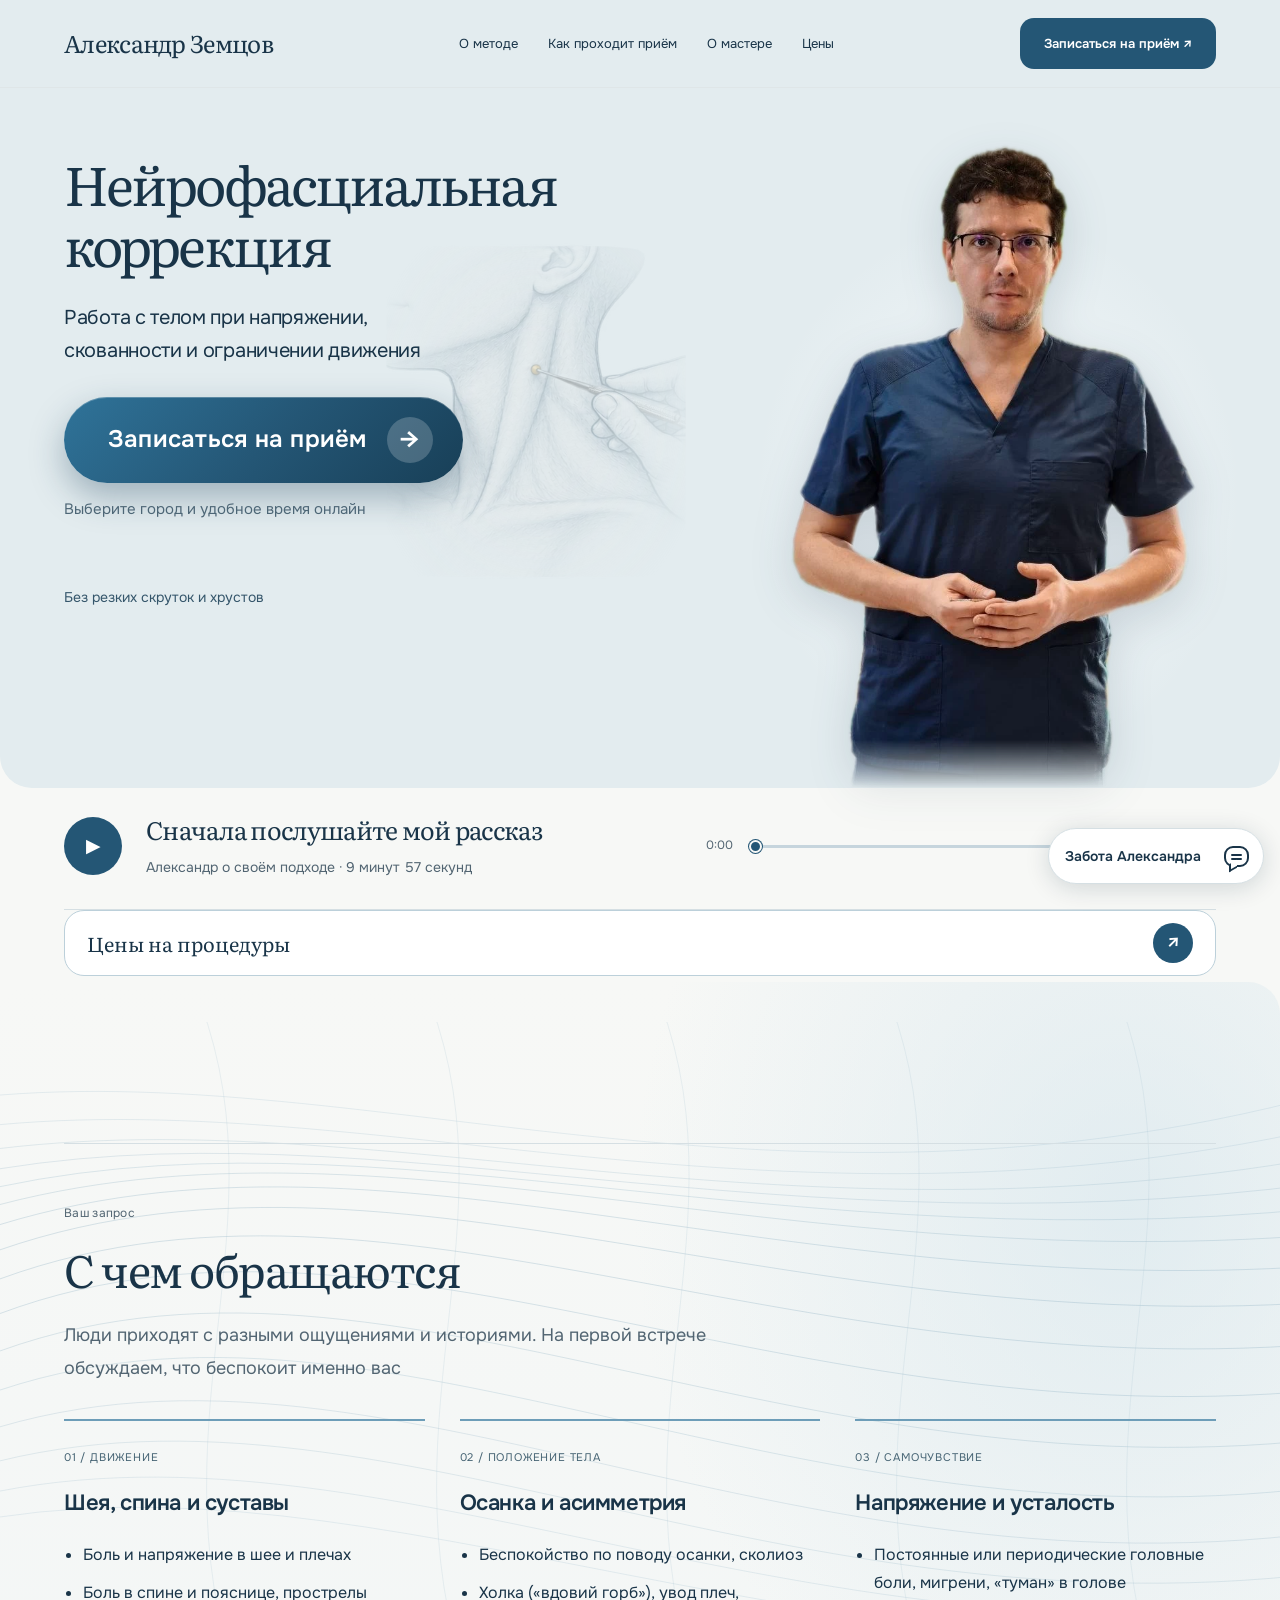
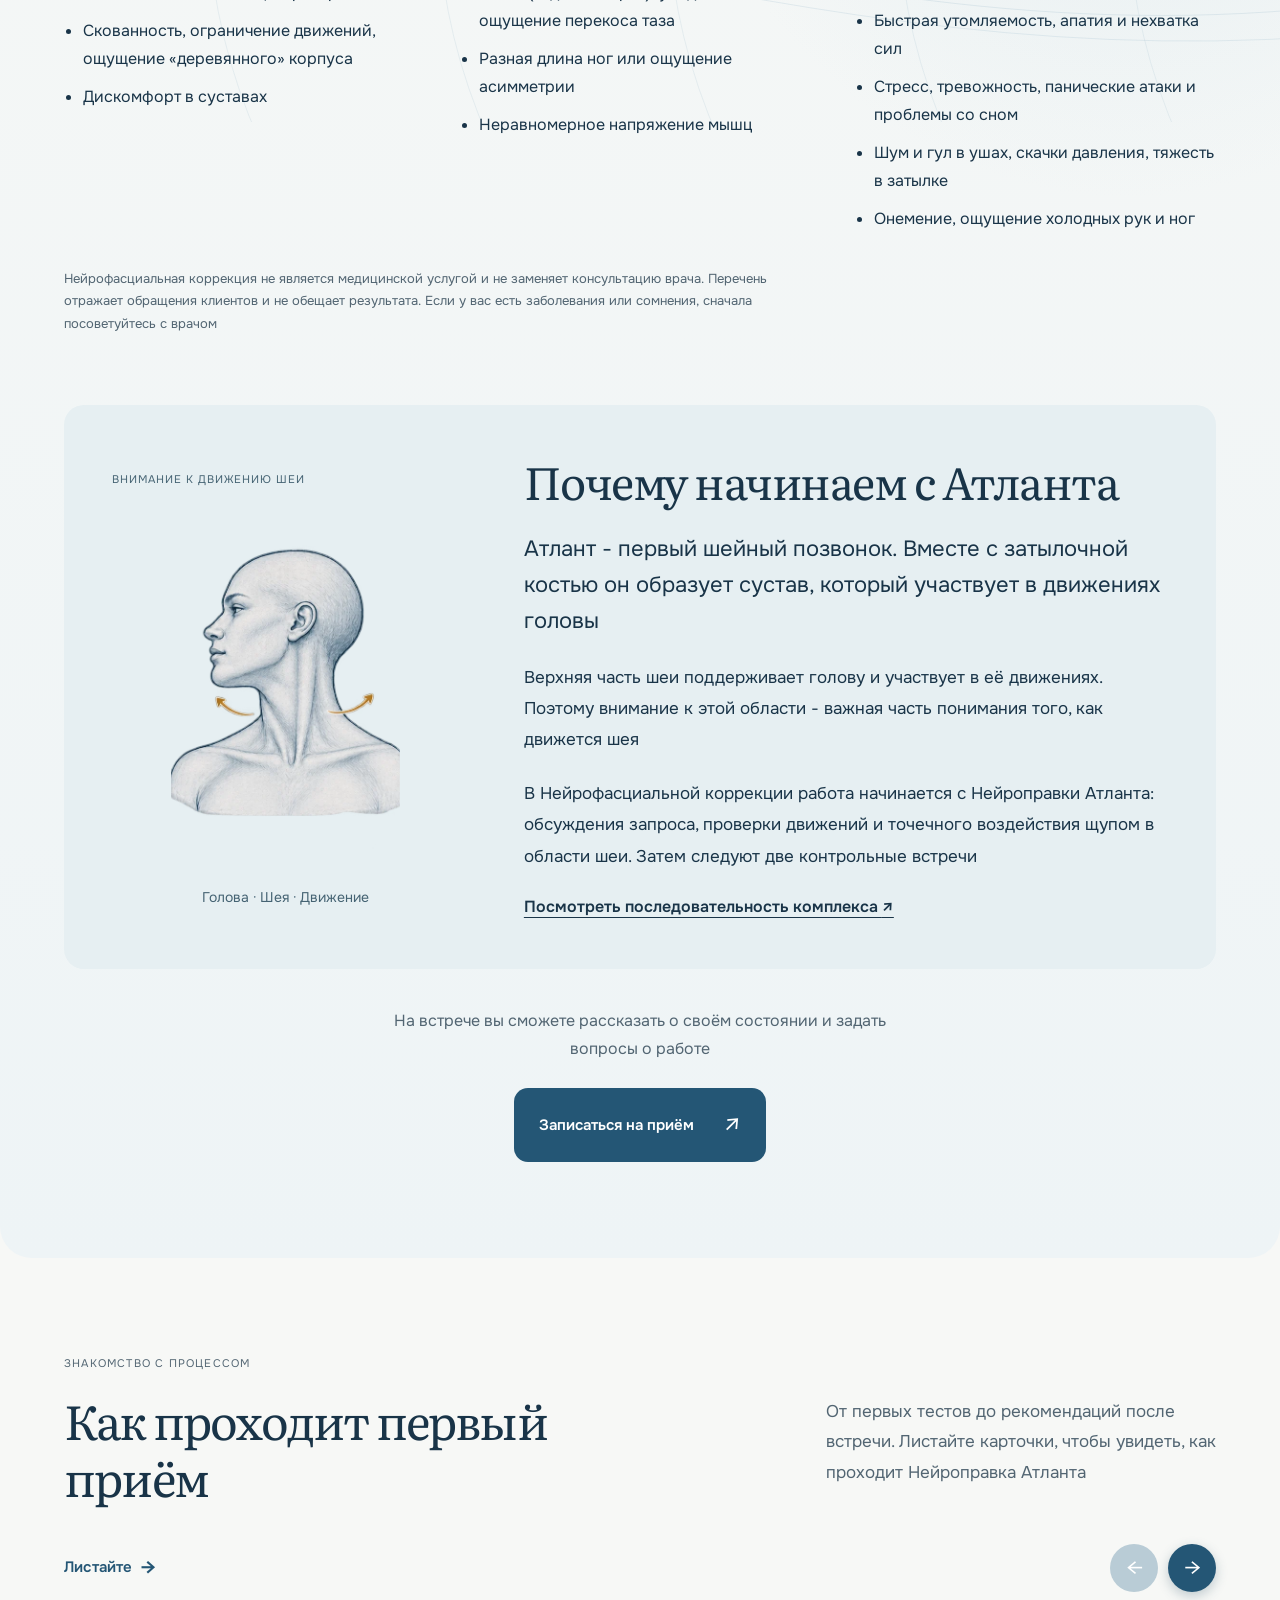
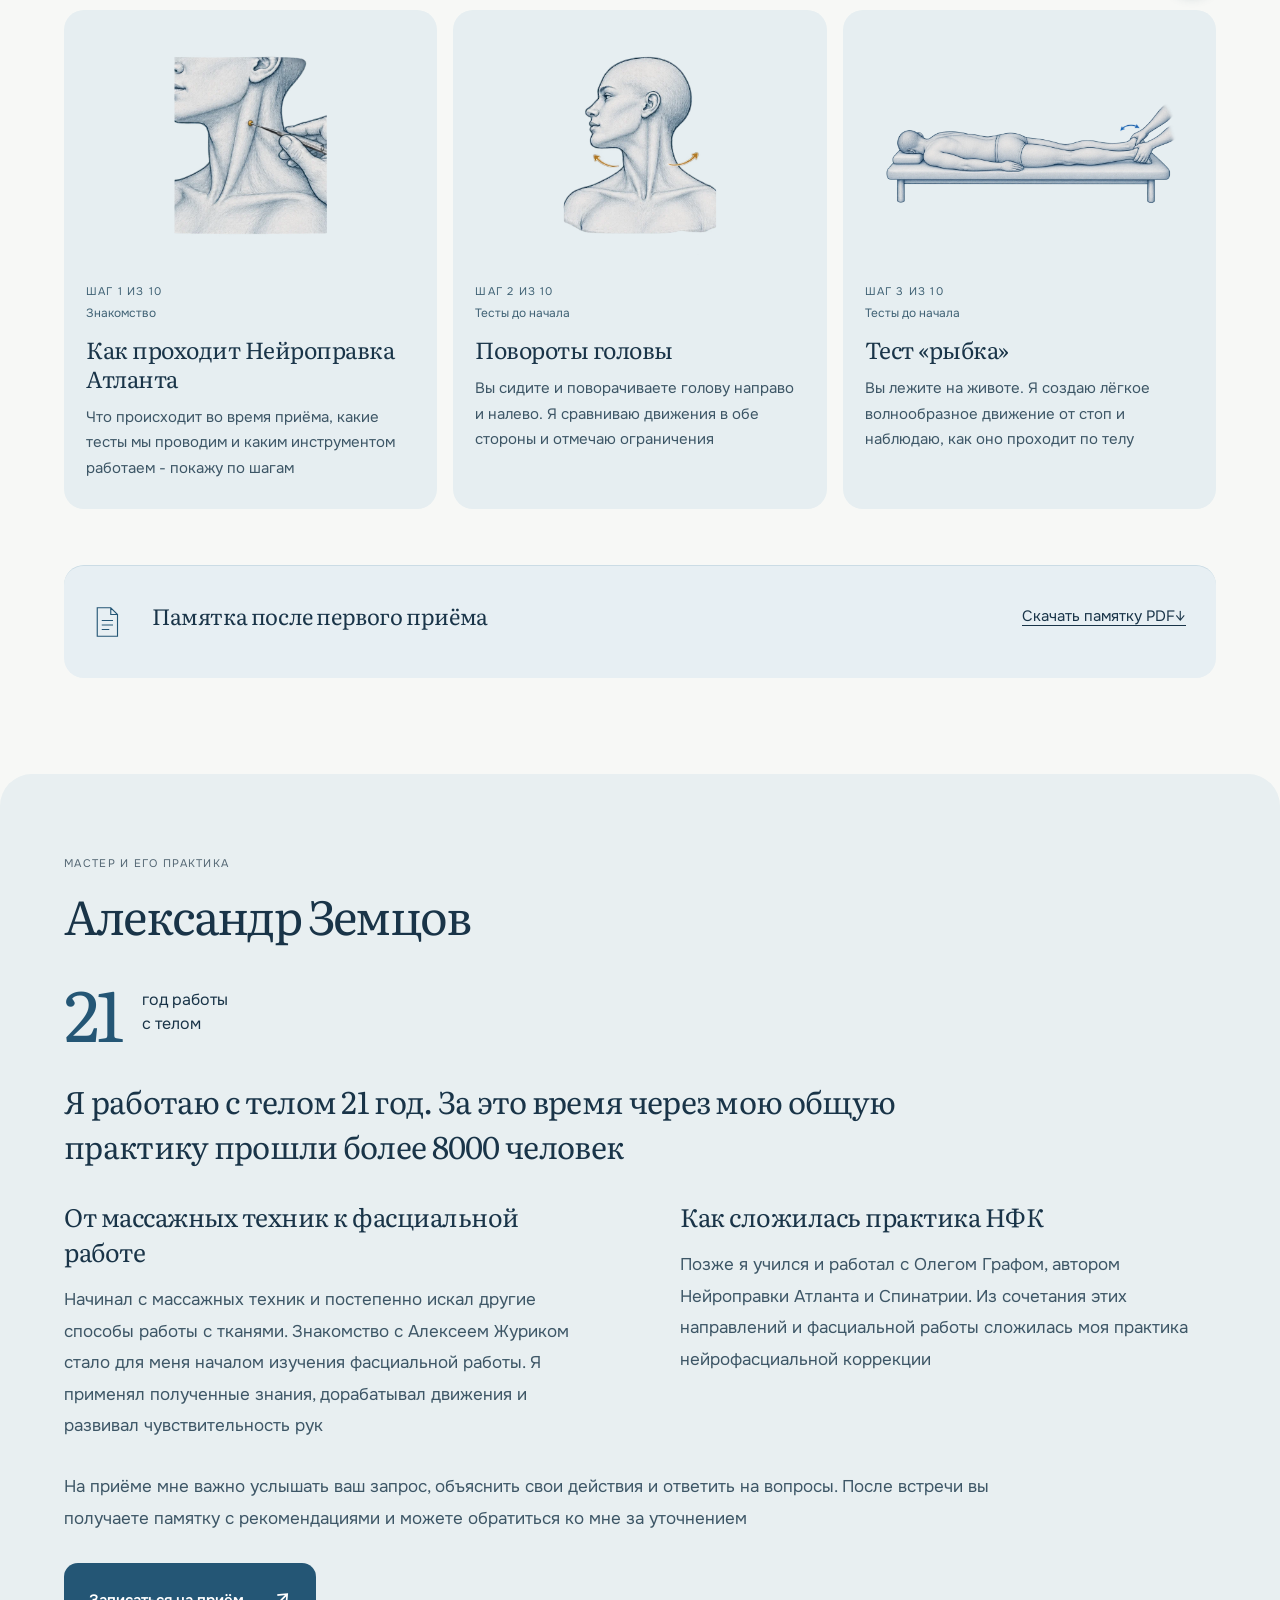
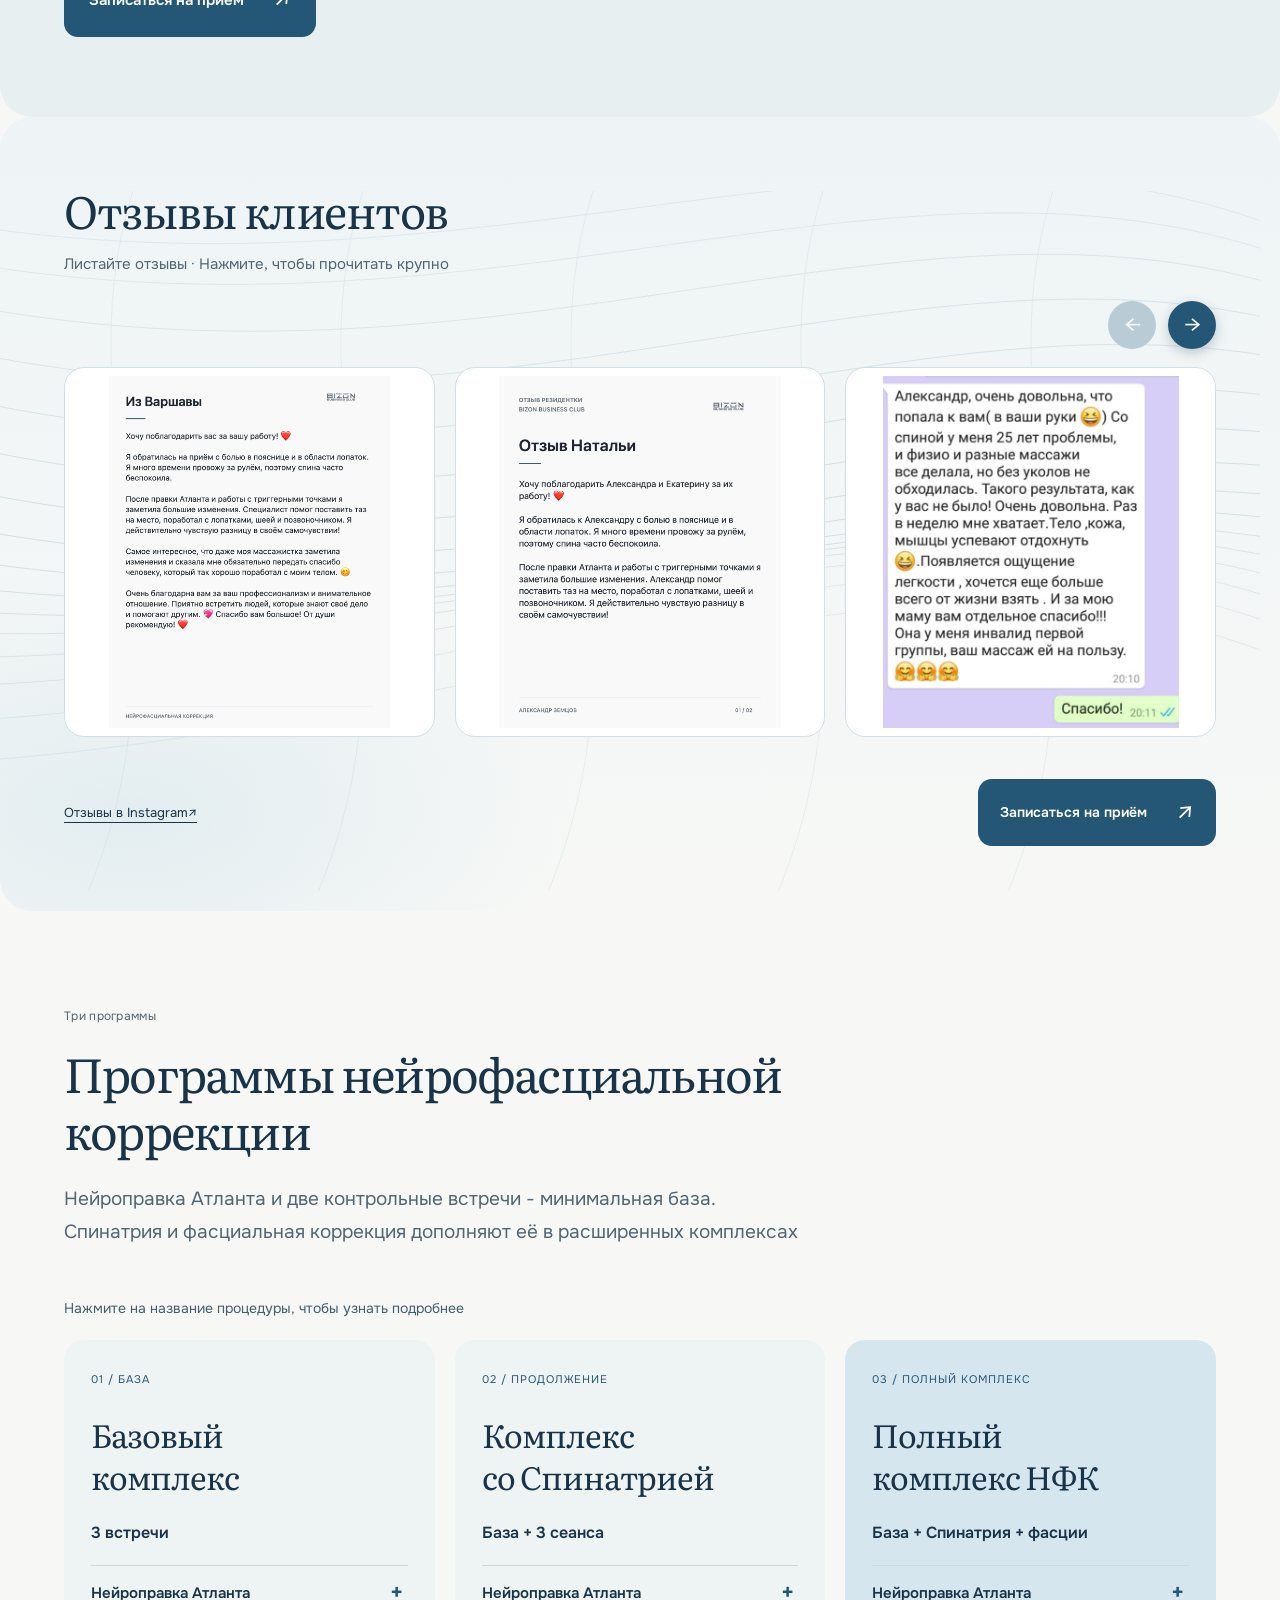
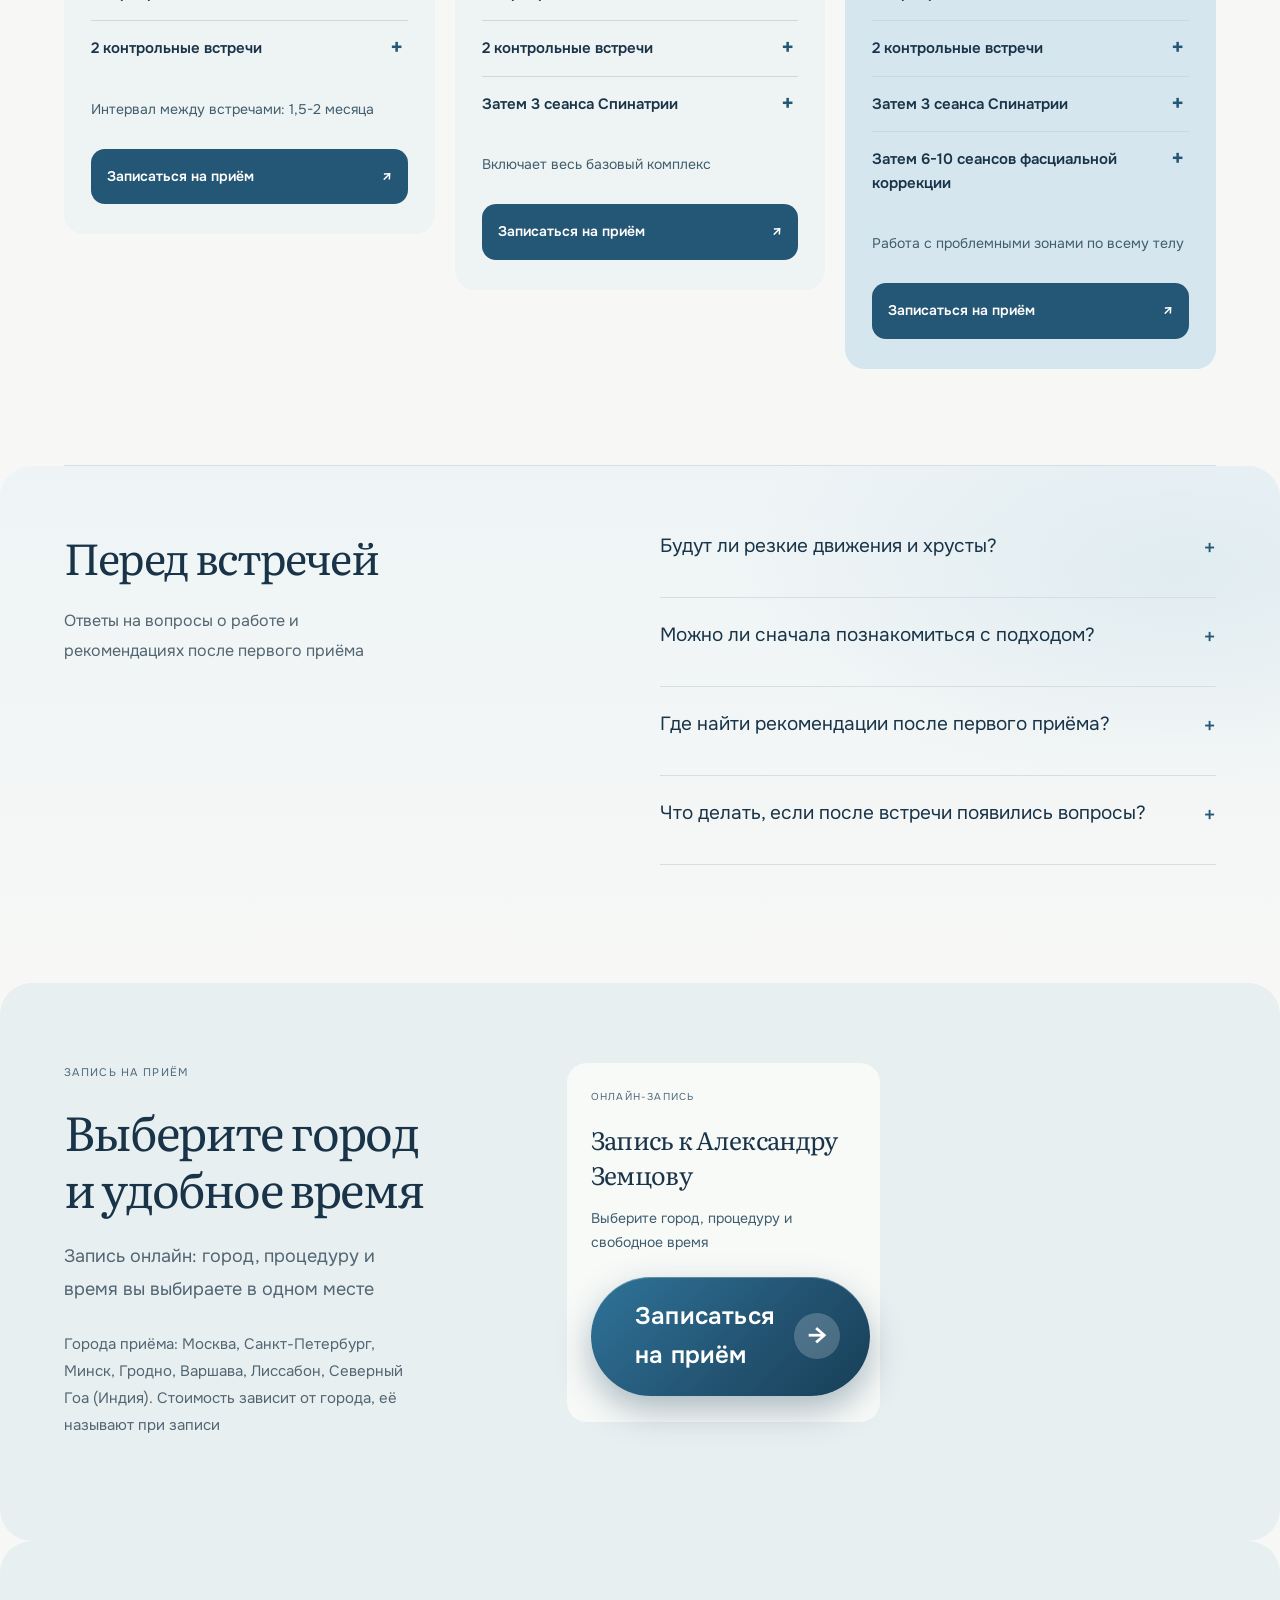
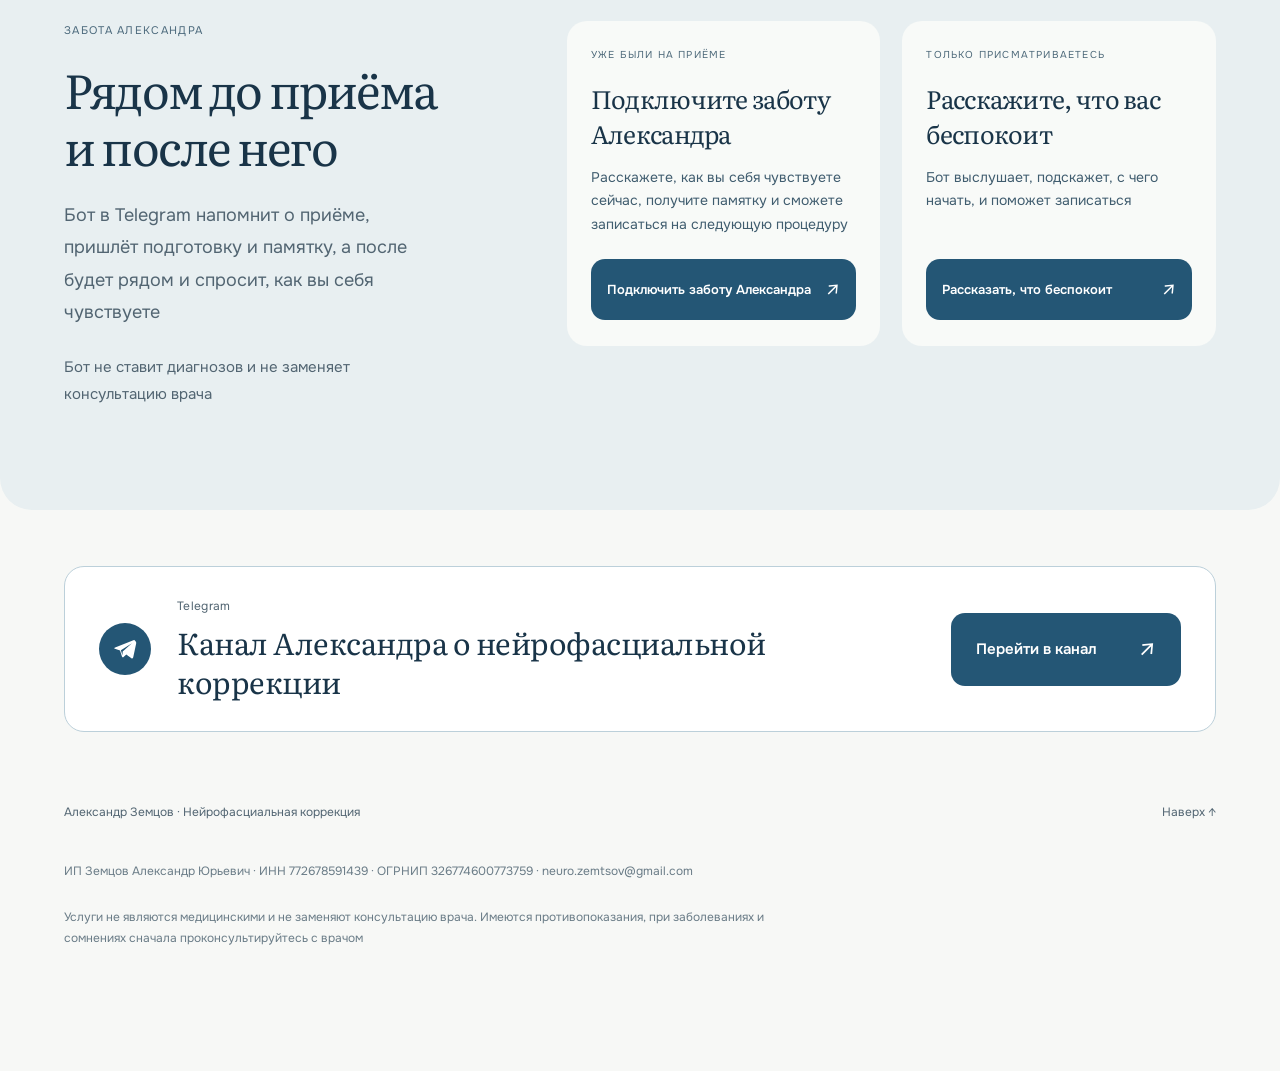
==== commit e17aeff5: "Update child tariffs, North Goa and separate Spinatria sessions" ====
--- a/index.html
+++ b/index.html
@@ -79,7 +79,7 @@
 <details><summary>Что делать, если после встречи появились&nbsp;вопросы?</summary><p>Напишите мне и расскажите, что хотите уточнить. После встречи я отвечаю на вопросы о своей работе и&nbsp;рекомендациях</p><div class="faq-links"><a href="https://www.instagram.com/zem_massage/">Александр в Instagram ↗</a></div></details>
 </div></section>
 <section class="booking-section geography-section" id="booking" aria-labelledby="booking-heading">
-<div class="booking-intro"><p class="booking-label">ЗАПИСЬ НА ПРИЁМ</p><h2 id="booking-heading">Выберите город<br> и удобное время</h2><p class="booking-lead">Запись онлайн: город, процедуру и время вы выбираете в одном месте</p><p class="geography-note">Города приёма: Москва, Санкт-Петербург, Минск, Гродно, Анталья, Варшава, Прага, Лиссабон. Стоимость зависит от города, её называют при записи</p></div>
+<div class="booking-intro"><p class="booking-label">ЗАПИСЬ НА ПРИЁМ</p><h2 id="booking-heading">Выберите город<br> и удобное время</h2><p class="booking-lead">Запись онлайн: город, процедуру и время вы выбираете в одном месте</p><p class="geography-note">Города приёма: Москва, Санкт-Петербург, Минск, Гродно, Варшава, Лиссабон, Северный Гоа (Индия). Стоимость зависит от города, её называют при записи</p></div>
 <div class="geography-cards">
 <article class="geo-card"><p class="geo-region">ОНЛАЙН-ЗАПИСЬ</p><h3>Запись к Александру Земцову</h3><p class="geo-contact">Выберите город, процедуру и свободное время</p><a class="book-big" href="https://booking.metod-zemtsova.ru/">Записаться на приём <span class="book-big__arrow" aria-hidden="true">→</span></a></article>
 </div></section>
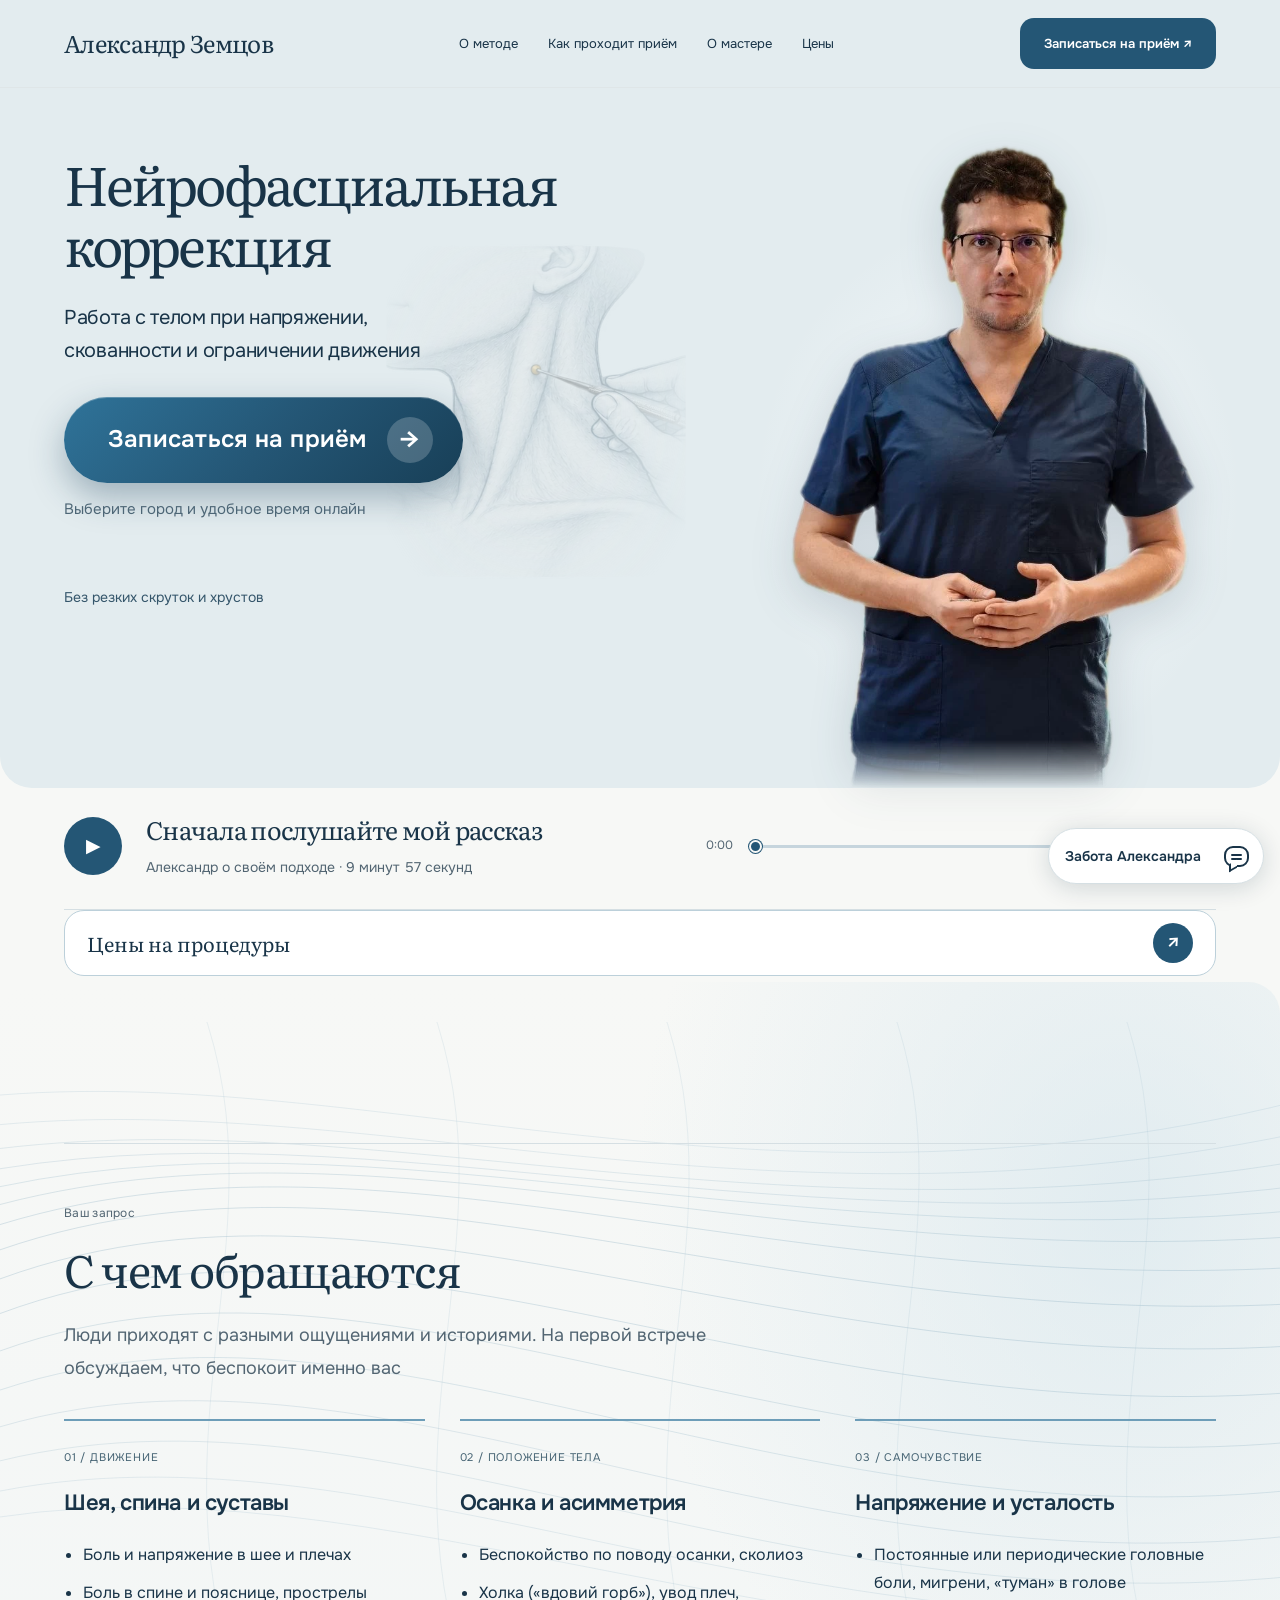
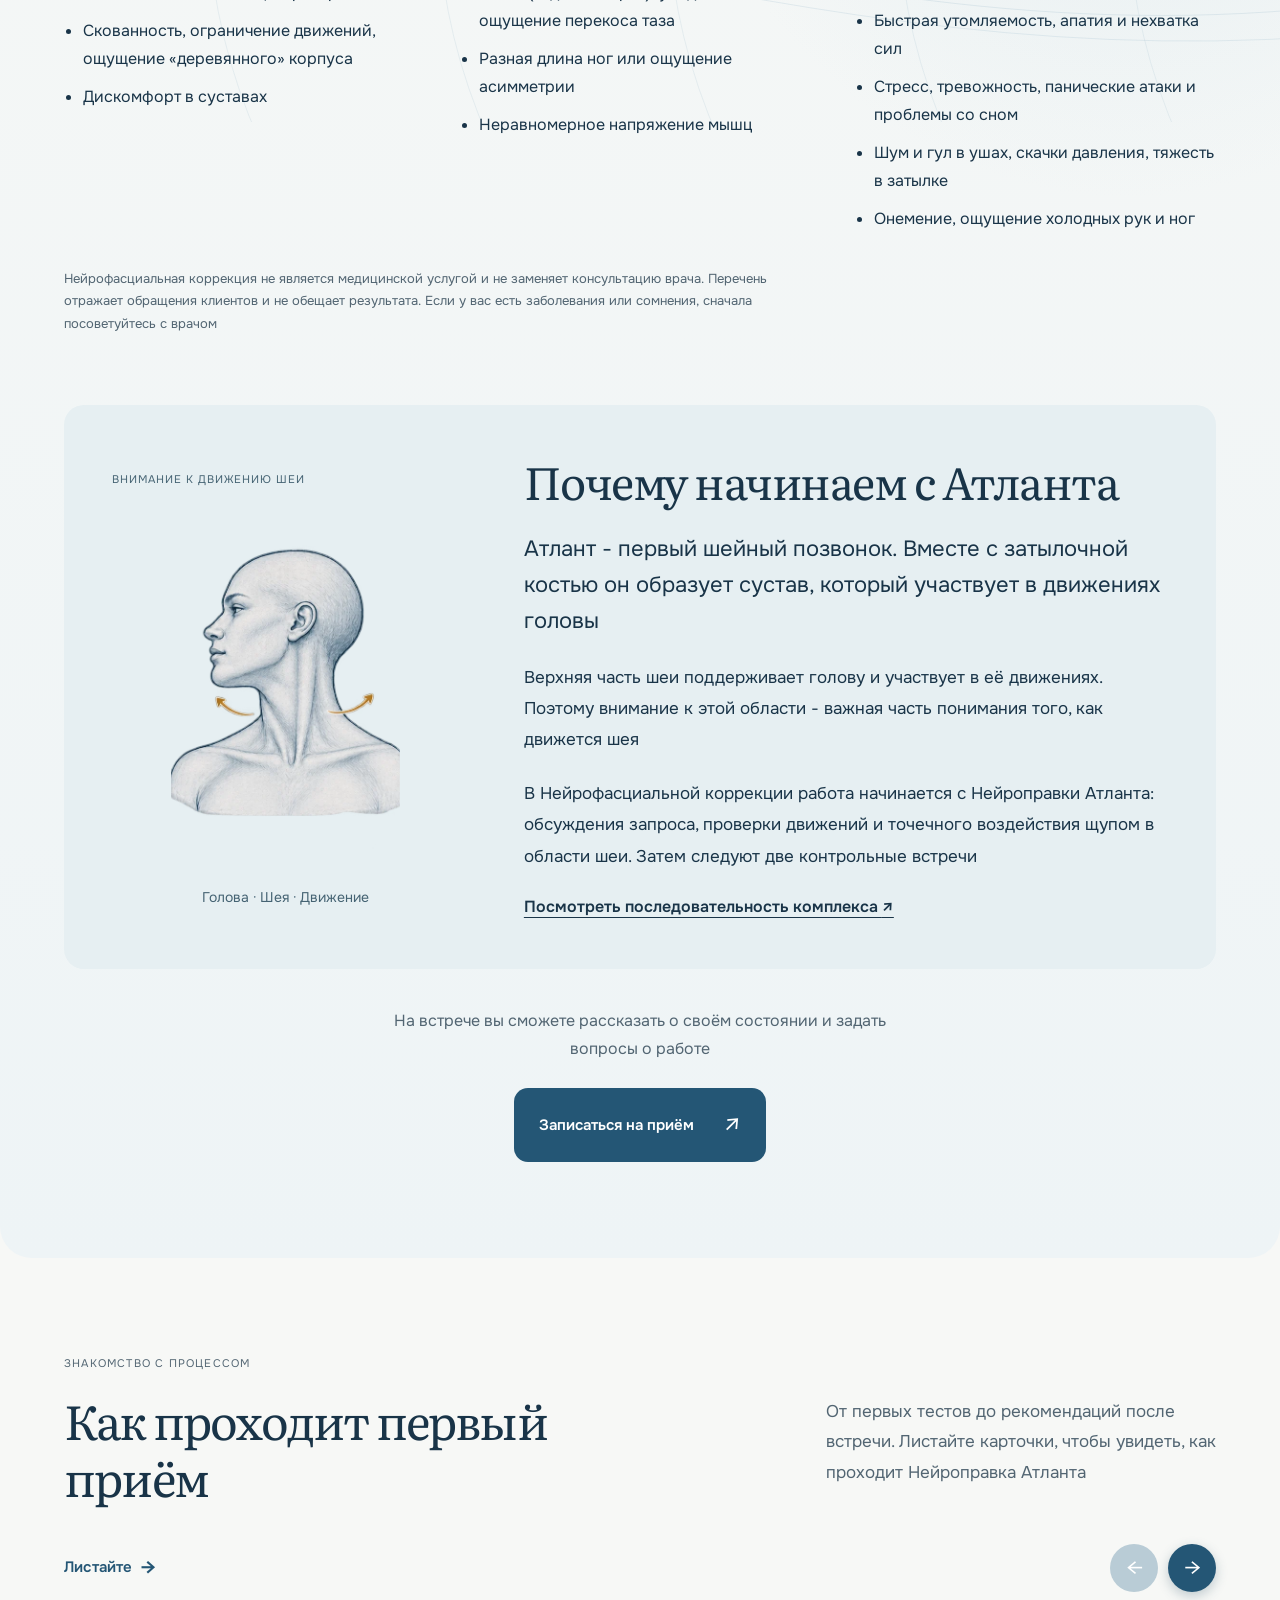
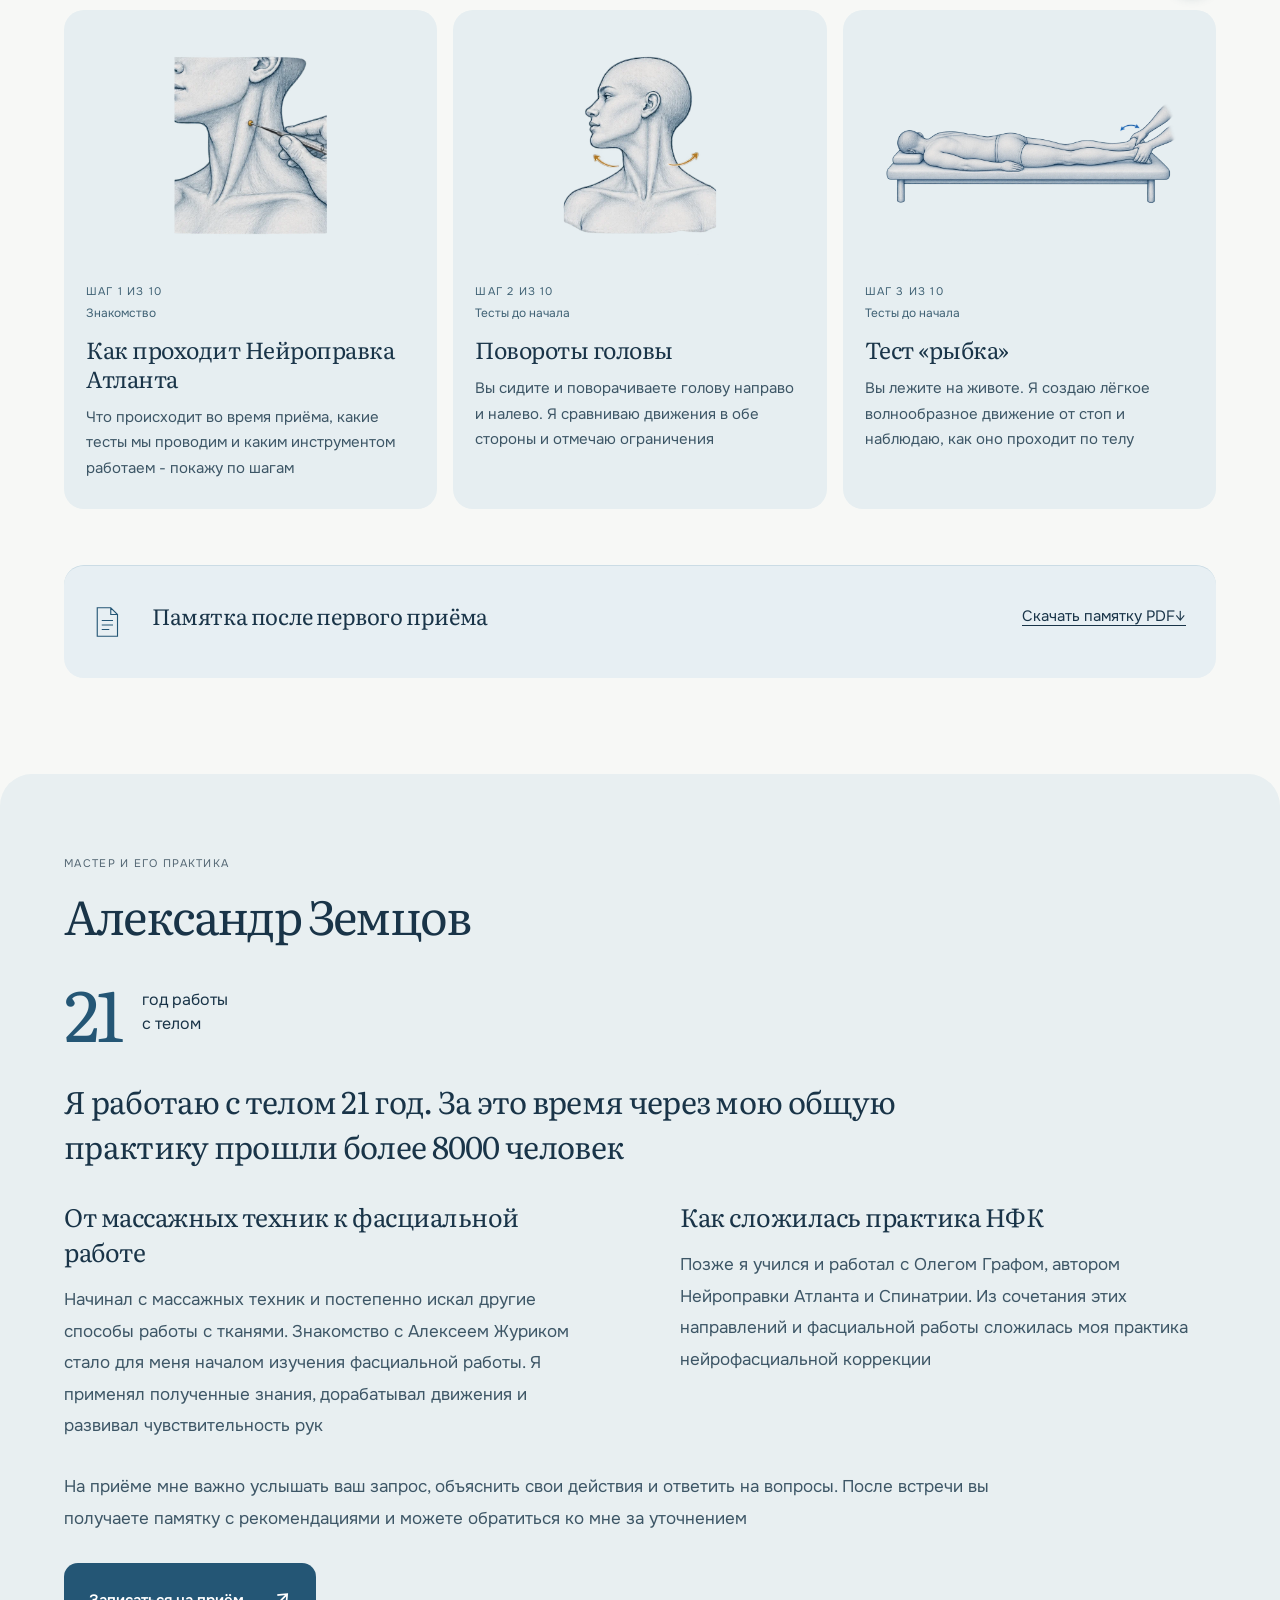
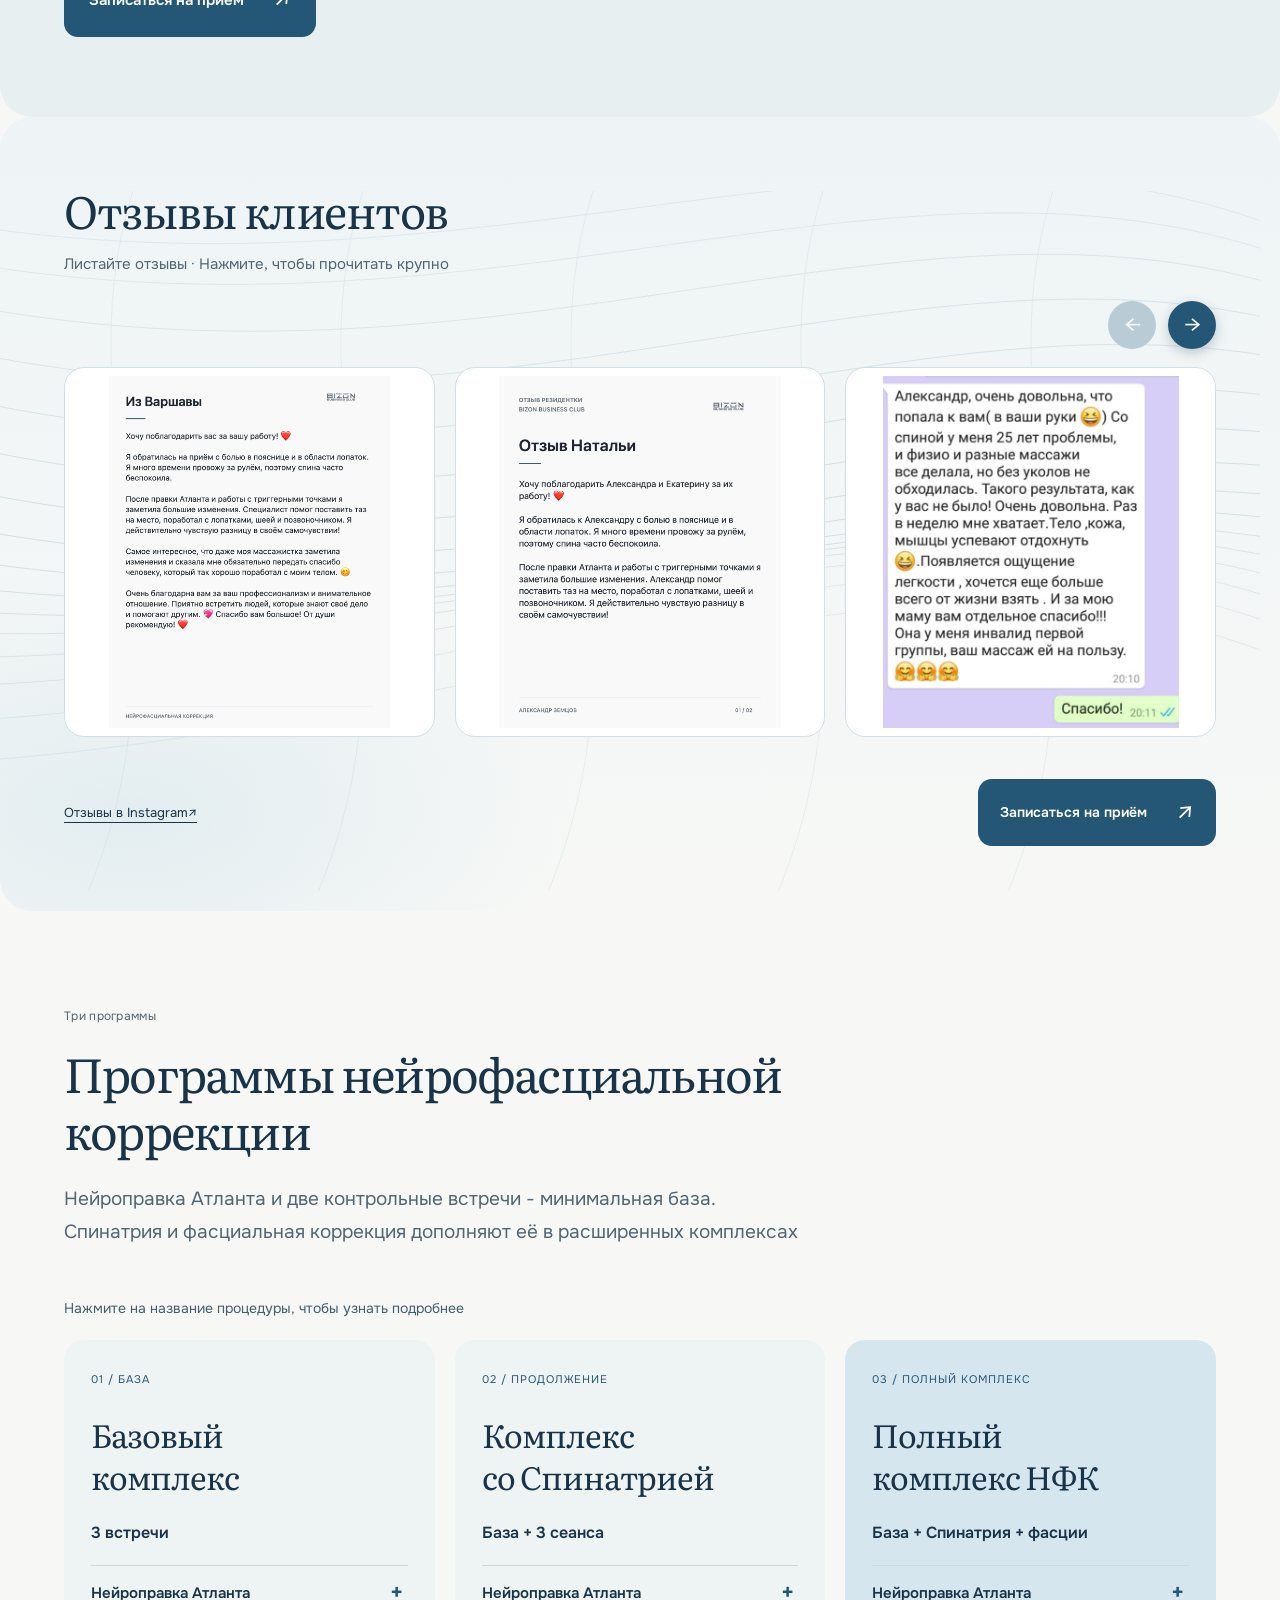
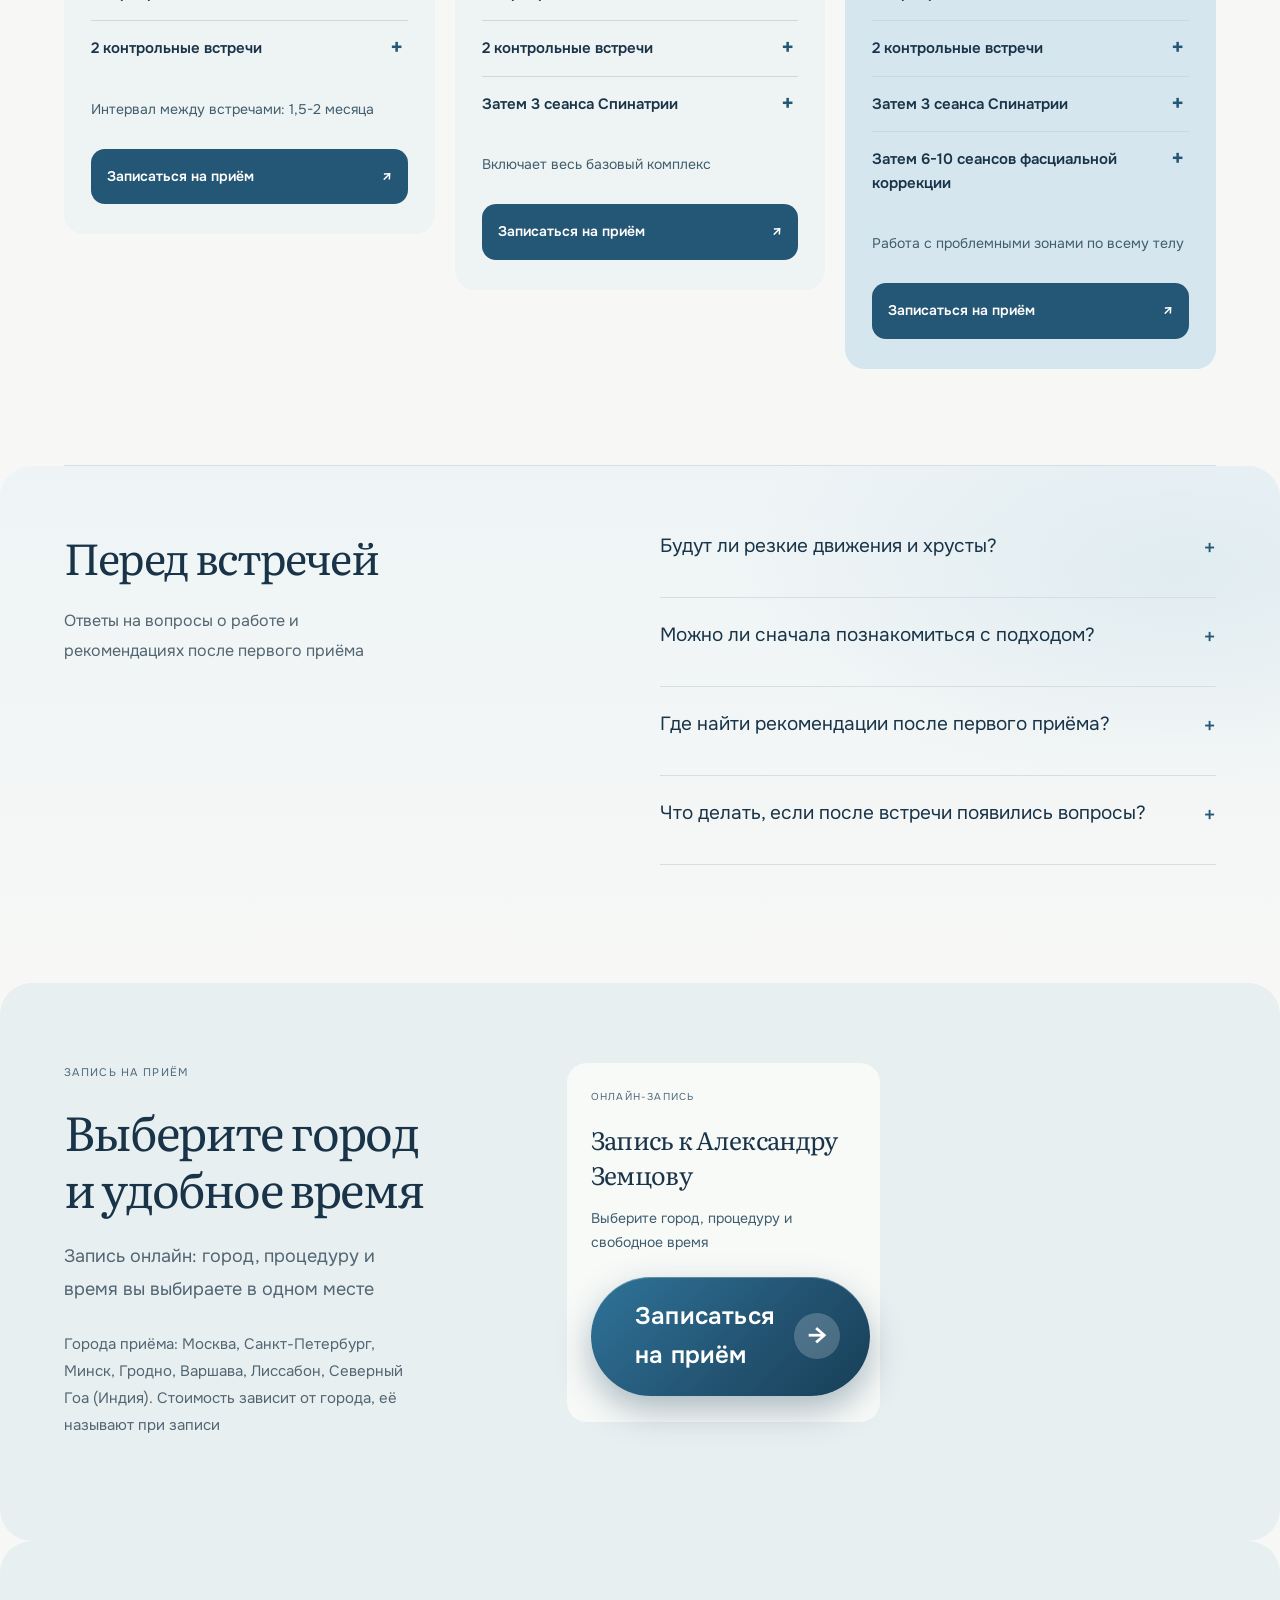
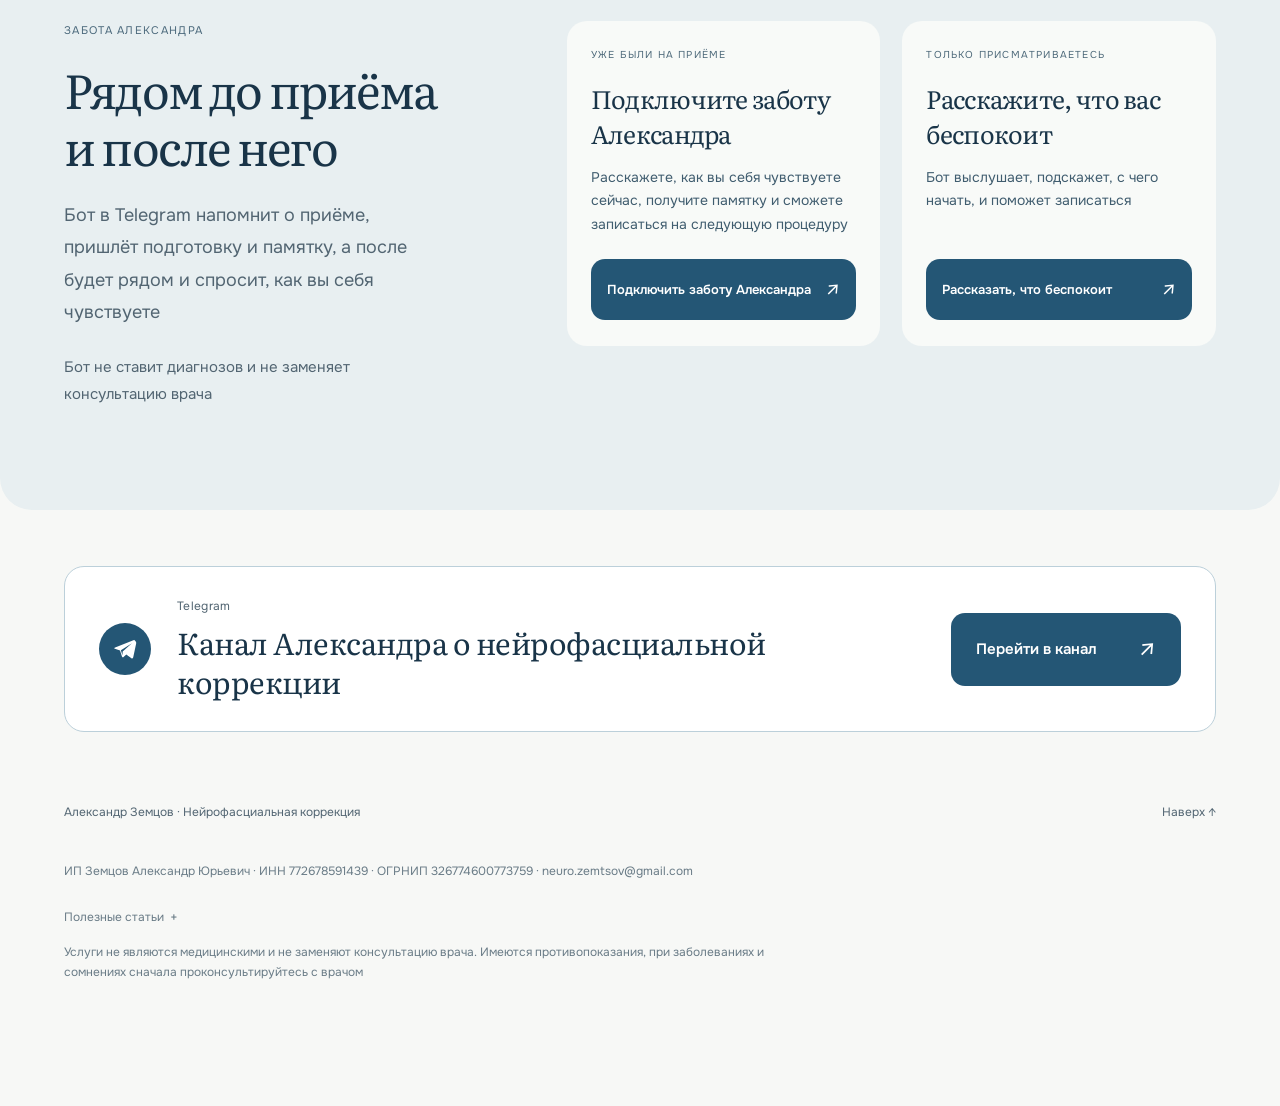
==== commit e0f3a1af: "Подвал: статьи свёрнуты в выпадающий список «Полезные статьи», приглушённый стиль Co-Authored-By: Cl" ====
--- a/index.html
+++ b/index.html
@@ -90,6 +90,6 @@
 <article class="geo-card"><p class="geo-region">ТОЛЬКО ПРИСМАТРИВАЕТЕСЬ</p><h3>Расскажите, что вас беспокоит</h3><p class="geo-contact">Бот выслушает, подскажет, с чего начать, и поможет записаться</p><a class="primary" href="https://t.me/Zemtsov_Atlant_bot?start=sayt" target="_blank" rel="noopener">Рассказать, что беспокоит <span aria-hidden="true">↗</span></a></article>
 </div></section>
 <section class="channel-section" id="channel" aria-labelledby="channel-heading"><div class="channel-card"><svg class="channel-icon" viewBox="0 0 24 24" aria-hidden="true"><path d="M21.5 3.3 2.9 10.5c-.9.4-.9 1.1-.2 1.3l4.7 1.5 1.8 5.6c.2.6.4.8.8.8.4 0 .6-.2.9-.5l2.3-2.2 4.7 3.5c.9.5 1.5.2 1.7-.8l3.1-14.6c.3-1.2-.4-1.7-1.2-1.4Zm-3.1 3.3-8.5 7.7-.3 3.4-1.4-4.5 10.2-6.6Z"/></svg><div class="channel-text"><p class="eyebrow">Telegram</p><h2 id="channel-heading">Канал Александра о нейрофасциальной коррекции</h2></div><a class="primary" href="https://t.me/+24KRZ0RIMUxiZGE6" target="_blank" rel="noopener">Перейти в канал <span aria-hidden="true">↗</span></a></div></section>
-<dialog class="review-viewer" id="review-viewer" aria-labelledby="review-viewer-title"><div class="review-viewer-head"><h2 id="review-viewer-title">Отзыв клиента</h2><button type="button" class="review-viewer-close" aria-label="Закрыть отзыв">Закрыть ×</button></div><div class="review-viewer-body" tabindex="0" role="region" aria-label="Полный скриншот отзыва"><img id="review-viewer-image" alt="Оригинальный скриншот отзыва"></div><div class="review-viewer-controls"><button type="button" id="review-viewer-prev" aria-label="Предыдущий отзыв">←</button><span id="review-viewer-count" role="status"></span><button type="button" id="review-viewer-next" aria-label="Следующий отзыв">→</button></div></dialog></main><a class="mobile-book" href="https://booking.metod-zemtsova.ru/">Записаться на приём <span aria-hidden="true">↗</span></a><footer class="site-footer"><div class="footer-row"><span>Александр Земцов · Нейрофасциальная коррекция</span><a href="#top" class="to-top">Наверх ↑</a></div><p class="footer-disclaimer">ИП Земцов Александр Юрьевич · ИНН 772678591439 · ОГРНИП 326774600773759 · <a href="mailto:neuro.zemtsov@gmail.com">neuro.zemtsov@gmail.com</a></p><p class="footer-disclaimer">Услуги не являются медицинскими и не заменяют консультацию врача. Имеются противопоказания, при заболеваниях и сомнениях сначала проконсультируйтесь с врачом</p></footer><script>const audio=document.querySelector('#recording'),play=document.querySelector('#play'),seek=document.querySelector('#seek');play.onclick=()=>audio.paused?audio.play().catch(()=>{const s=document.querySelector('#audio-status');s.hidden=false;s.textContent='Не удалось запустить аудио. Попробуйте ещё раз'}):audio.pause();audio.onplay=()=>{play.textContent='Ⅱ';play.setAttribute('aria-label','Пауза')};audio.onpause=()=>{play.textContent='▶';play.setAttribute('aria-label','Слушать аудио')};audio.ontimeupdate=()=>{seek.value=audio.currentTime;document.querySelector('#current').textContent=Math.floor(audio.currentTime/60)+':'+String(Math.floor(audio.currentTime%60)).padStart(2,'0')};seek.oninput=()=>audio.currentTime=Number(seek.value);</script><script src="premium.js" defer></script>
+<dialog class="review-viewer" id="review-viewer" aria-labelledby="review-viewer-title"><div class="review-viewer-head"><h2 id="review-viewer-title">Отзыв клиента</h2><button type="button" class="review-viewer-close" aria-label="Закрыть отзыв">Закрыть ×</button></div><div class="review-viewer-body" tabindex="0" role="region" aria-label="Полный скриншот отзыва"><img id="review-viewer-image" alt="Оригинальный скриншот отзыва"></div><div class="review-viewer-controls"><button type="button" id="review-viewer-prev" aria-label="Предыдущий отзыв">←</button><span id="review-viewer-count" role="status"></span><button type="button" id="review-viewer-next" aria-label="Следующий отзыв">→</button></div></dialog></main><a class="mobile-book" href="https://booking.metod-zemtsova.ru/">Записаться на приём <span aria-hidden="true">↗</span></a><footer class="site-footer"><div class="footer-row"><span>Александр Земцов · Нейрофасциальная коррекция</span><a href="#top" class="to-top">Наверх ↑</a></div><p class="footer-disclaimer">ИП Земцов Александр Юрьевич · ИНН 772678591439 · ОГРНИП 326774600773759 · <a href="mailto:neuro.zemtsov@gmail.com">neuro.zemtsov@gmail.com</a></p><details class="footer-guides"><summary>Полезные статьи</summary><p class="footer-disclaimer">Полезное: <a href="https://nfc.metod-zemtsova.ru/guide-skolioz-u-vzroslyh/">Сколиоз у взрослых</a> · <a href="https://nfc.metod-zemtsova.ru/guide-golovnaya-bol-v-zatylke/">Головная боль в затылке</a> · <a href="https://nfc.metod-zemtsova.ru/guide-bol-v-shee-pri-povorote-golovy/">Боль в шее при повороте головы</a> · <a href="https://nfc.metod-zemtsova.ru/guide-raznaya-dlina-nog-u-vzroslyh/">Разная длина ног у взрослых</a> · <a href="https://nfc.metod-zemtsova.ru/guide-bol-v-shee-szadi/">Боль в шее сзади</a> · <a href="https://nfc.metod-zemtsova.ru/guide-prostrel-v-poyasnice/">Прострел в пояснице</a> · <a href="https://nfc.metod-zemtsova.ru/guide-uprazhneniya-dlya-osanki/">Упражнения для осанки</a> · <a href="https://nfc.metod-zemtsova.ru/guide-sheynyy-osteohondroz/">Шейный остеохондроз</a> · <a href="https://nfc.metod-zemtsova.ru/guide-podushka-pri-boli-v-shee/">Подушка при боли в шее</a> · <a href="https://nfc.metod-zemtsova.ru/guide-sutulost-u-vzroslyh/">Сутулость у взрослых</a> · <a href="https://nfc.metod-zemtsova.ru/guide-pravilnaya-osanka/">Правильная осанка</a> · <a href="https://nfc.metod-zemtsova.ru/guide-boli-v-shee-i-plechah/">Боли в шее и плечах</a> · <a href="https://nfc.metod-zemtsova.ru/guide-uprazhneniya-pri-sheynom-osteohondroze/">Упражнения при шейном остеохондрозе</a> · <a href="https://nfc.metod-zemtsova.ru/guide-protruziya-sheynogo-otdela/">Протрузия шейного отдела</a> · <a href="https://nfc.metod-zemtsova.ru/guide-sheynyy-lordoz/">Шейный лордоз</a> · <a href="https://nfc.metod-zemtsova.ru/guide-bol-v-poyasnice-pri-naklone/">Боль в пояснице при наклоне</a> · <a href="https://nfc.metod-zemtsova.ru/guide-bol-v-kopchike-pri-sidenii/">Боль в копчике при сидении</a> · <a href="https://nfc.metod-zemtsova.ru/guide-perekos-taza/">Перекос таза</a> · <a href="https://nfc.metod-zemtsova.ru/guide-vdoviy-gorb/">Вдовий горб</a> · <a href="https://nfc.metod-zemtsova.ru/guide-grudnoy-kifoz/">Грудной кифоз</a> · <a href="https://nfc.metod-zemtsova.ru/guide-tekstovaya-sheya/">Голова вперёд</a> · <a href="https://nfc.metod-zemtsova.ru/guide-kak-sidet-za-kompyuterom/">Как сидеть за компьютером</a></p></details><p class="footer-disclaimer">Услуги не являются медицинскими и не заменяют консультацию врача. Имеются противопоказания, при заболеваниях и сомнениях сначала проконсультируйтесь с врачом</p></footer><script>const audio=document.querySelector('#recording'),play=document.querySelector('#play'),seek=document.querySelector('#seek');play.onclick=()=>audio.paused?audio.play().catch(()=>{const s=document.querySelector('#audio-status');s.hidden=false;s.textContent='Не удалось запустить аудио. Попробуйте ещё раз'}):audio.pause();audio.onplay=()=>{play.textContent='Ⅱ';play.setAttribute('aria-label','Пауза')};audio.onpause=()=>{play.textContent='▶';play.setAttribute('aria-label','Слушать аудио')};audio.ontimeupdate=()=>{seek.value=audio.currentTime;document.querySelector('#current').textContent=Math.floor(audio.currentTime/60)+':'+String(Math.floor(audio.currentTime%60)).padStart(2,'0')};seek.oninput=()=>audio.currentTime=Number(seek.value);</script><script src="premium.js" defer></script>
 <a class="question-contact" href="https://t.me/Zemtsov_Atlant_bot" target="_blank" rel="noopener" aria-label="Забота Александра в Telegram"><span>Забота Александра</span><span class="question-contact__icon" aria-hidden="true"><span class="question-contact__bubble"></span></span></a>
 </body></html>
--- a/premium.css
+++ b/premium.css
@@ -330,3 +330,13 @@
 .book-big__arrow{display:grid;place-items:center;flex:none;width:46px;height:46px;border-radius:50%;background:rgba(255,255,255,.2);font-size:26px;line-height:1}
 .book-big__note{margin:14px 0 0;font-size:15px;color:#4d6676}
 @media(max-width:640px){.book-hero{margin:24px 0 4px;width:calc(100vw - 48px);max-width:none;position:relative;z-index:3}.book-big{display:flex;width:100%;min-height:74px;padding:18px 22px 18px 30px;justify-content:space-between}.book-big__note{font-size:14px}}
+
+.footer-guides{max-width:760px;margin:14px 0 0}
+.footer-guides summary{cursor:pointer;font-size:12px;line-height:1.7;color:#6a7c87;list-style:none;display:inline-flex;align-items:center;gap:6px}
+.footer-guides summary::-webkit-details-marker{display:none}
+.footer-guides summary::after{content:"+";font-size:14px;line-height:1}
+.footer-guides[open] summary::after{content:"\2212"}
+.footer-guides summary:hover{color:#405d6f}
+.footer-guides p{margin:8px 0 0;font-size:12px;line-height:1.9;color:#8a99a3}
+.footer-guides a{color:inherit!important;text-decoration:none!important}
+.footer-guides a:hover{color:#405d6f;text-decoration:underline!important}
